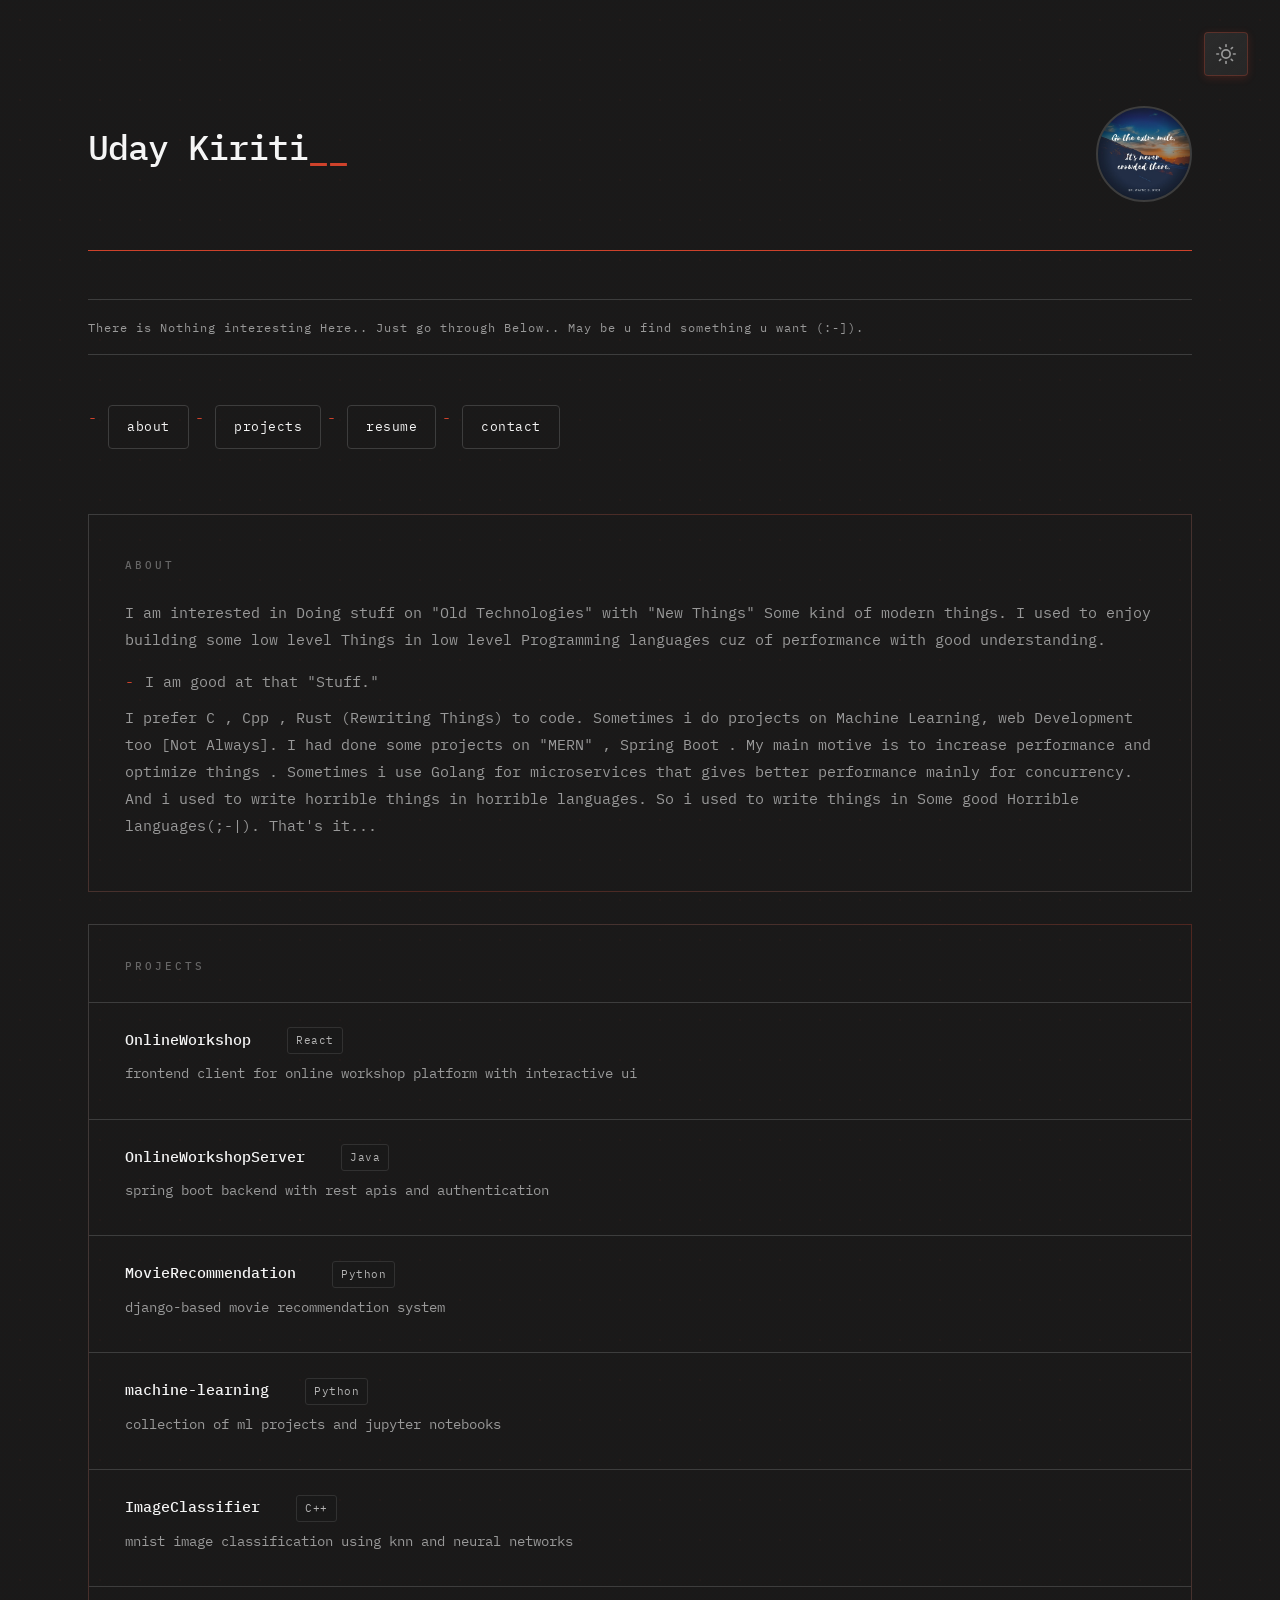
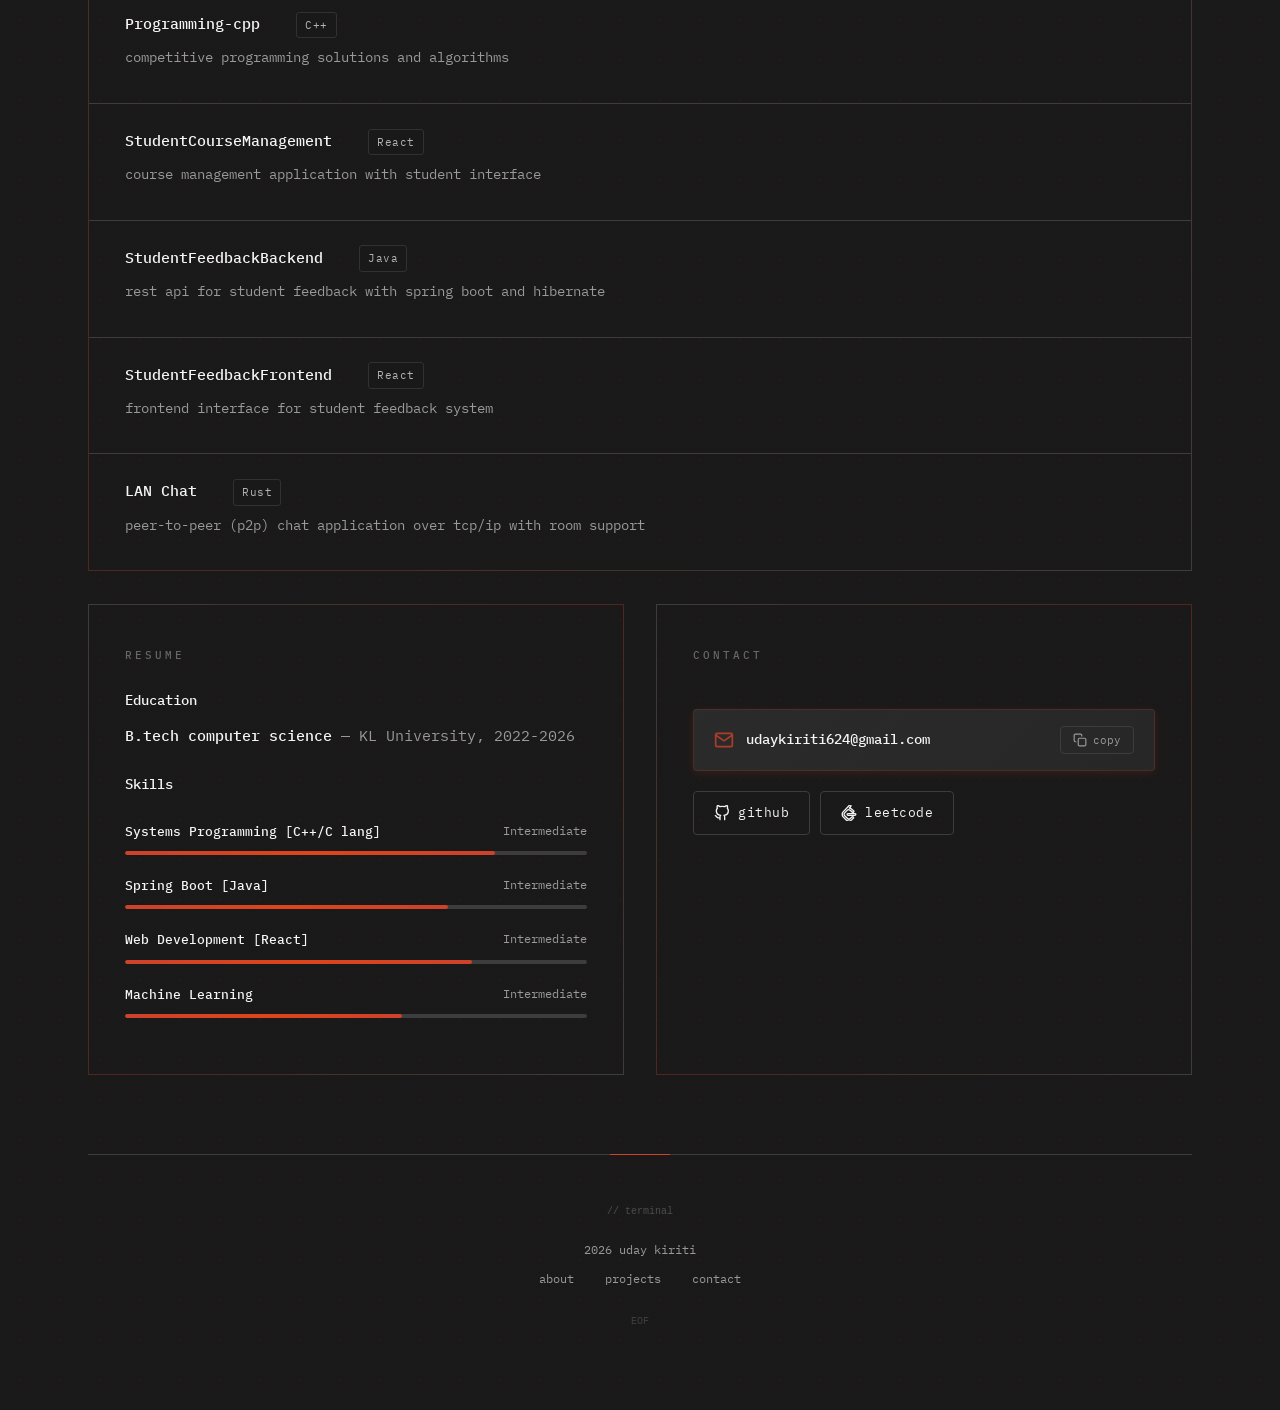
==== index.html @ 473737a8 "Theme changed to normal to some fav color theme" ====
<!DOCTYPE html>
<html lang="en">

<head>
  <meta charset="utf-8" />
  <meta name="viewport" content="width=device-width,initial-scale=1" />
  <meta http-equiv="Cache-Control" content="no-cache, no-store, must-revalidate" />
  <meta http-equiv="Pragma" content="no-cache" />
  <meta http-equiv="Expires" content="0" />
  <meta name="description" content="Uday Kiriti - Software Developer specializing in C++ and Web Technologies" />
  <meta name="author" content="Uday Kiriti" />
  <meta name="theme-color" content="#0a0a0a" />

  <!-- Open Graph -->
  <meta property="og:title" content="Uday Kiriti - Software Developer" />
  <meta property="og:description" content="Software Developer specializing in C++ and Web Technologies" />
  <meta property="og:type" content="website" />
  <meta property="og:url" content="https://udaykiriti.github.io" />

  <!-- Twitter Card -->
  <meta name="twitter:card" content="summary" />
  <meta name="twitter:title" content="Uday Kiriti" />
  <meta name="twitter:description" content="Software Developer specializing in C++ and Web Technologies" />

  <title>Uday Kiriti</title>

  <!-- Favicon -->
  <link rel="icon"
    href="data:image/svg+xml,<svg xmlns='http://www.w3.org/2000/svg' viewBox='0 0 100 100'><text y='.9em' font-size='90'>U</text></svg>" />

  <!-- PWA Manifest -->
  <link rel="manifest" href="manifest.json" />
  <meta name="apple-mobile-web-app-capable" content="yes" />
  <meta name="apple-mobile-web-app-status-bar-style" content="black-translucent" />

  <!-- Fonts -->
  <link rel="preconnect" href="https://fonts.googleapis.com">
  <link rel="preconnect" href="https://fonts.gstatic.com" crossorigin>
  <link rel="preload" href="https://fonts.googleapis.com/css2?family=IBM+Plex+Mono:wght@400;500&display=swap"
    as="style" />
  <link href="https://fonts.googleapis.com/css2?family=IBM+Plex+Mono:wght@400;500&display=swap" rel="stylesheet">

  <link rel="stylesheet" href="style.css" />

  <!-- JSON-LD Structured Data -->
  <script type="application/ld+json">
  {
    "@context": "https://schema.org",
    "@type": "Person",
    "name": "Uday Kiriti",
    "url": "https://udaykiriti.github.io",
    "jobTitle": "Software Developer",
    "description": "Software Developer specializing in C++ and Web Technologies",
    "email": "udaykiriti624@gmail.com",
    "sameAs": [
      "https://github.com/udaykiriti",
      "https://leetcode.com/u/Uday9__/"
    ],
    "knowsAbout": ["C++", "Java", "Python", "Rust", "React", "Spring Boot", "Web Development"],
    "alumniOf": {
      "@type": "CollegeOrUniversity",
      "name": "KL University"
    }
  }
  </script>
</head>

<body>
  <!-- Skip to content link -->
  <a href="#main-content" class="skip-link">skip to content</a>

  <div class="loader" id="loader" aria-hidden="true">
    <div class="loader-text">loading<span class="loader-dots"></span></div>
    <div class="loader-bar"></div>
  </div>

  <div class="progress-bar" role="progressbar" aria-label="Page scroll progress">
    <div class="progress-bar-fill"></div>
  </div>

  <div class="crt-overlay"></div>

  <!-- Animated dot grid background -->
  <div class="dot-grid"></div>

  <!-- Command Palette -->
  <div class="command-palette-overlay" id="commandPalette">
    <div class="command-palette">
      <input type="text" class="command-palette-input" id="commandInput" placeholder="Type a command or search..." autocomplete="off">
      <div class="command-palette-results" id="commandResults"></div>
      <div class="command-palette-footer">
        <span><kbd>↑</kbd><kbd>↓</kbd> navigate</span>
        <span><kbd>↵</kbd> select</span>
        <span><kbd>esc</kbd> close</span>
      </div>
    </div>
  </div>

  <!-- Theme toggle button -->
  <button class="theme-toggle" id="themeToggle" aria-label="Toggle theme" title="Toggle theme">
    <svg class="theme-icon sun-icon" width="20" height="20" viewBox="0 0 24 24" fill="none" stroke="currentColor" stroke-width="2" stroke-linecap="round" stroke-linejoin="round">
      <circle cx="12" cy="12" r="5"></circle>
      <line x1="12" y1="1" x2="12" y2="3"></line>
      <line x1="12" y1="21" x2="12" y2="23"></line>
      <line x1="4.22" y1="4.22" x2="5.64" y2="5.64"></line>
      <line x1="18.36" y1="18.36" x2="19.78" y2="19.78"></line>
      <line x1="1" y1="12" x2="3" y2="12"></line>
      <line x1="21" y1="12" x2="23" y2="12"></line>
      <line x1="4.22" y1="19.78" x2="5.64" y2="18.36"></line>
      <line x1="18.36" y1="5.64" x2="19.78" y2="4.22"></line>
    </svg>
    <svg class="theme-icon rust-icon" xmlns="http://www.w3.org/2000/svg" width="20" height="20" viewBox="0 0 24 24" fill="none" stroke="currentColor" stroke-width="2" stroke-linecap="round" stroke-linejoin="round"><path d="M10.29 3.86L1.82 18a2 2 0 0 0 1.71 3h16.94a2 2 0 0 0 1.71-3L13.71 3.86a2 2 0 0 0-3.42 0z"></path></svg>
  </button>

  <!-- Toast notification -->
  <div class="toast" id="toast" role="alert" aria-live="polite"></div>

  <!-- Konami Code Easter Egg -->
  <div class="konami-overlay" id="konamiOverlay">
    <div class="konami-content">
      <div class="konami-emoji"></div>
      <div class="konami-text">KONAMI CODE ACTIVATED!</div>
      <div class="konami-subtext">You found the secret! You're a true developer!</div>
      <button class="konami-close" id="konamiClose">Close</button>
    </div>
  </div>

  <div class="page">
    <header>
      <div>
        <h1>Uday Kiriti<span class="cursor" aria-hidden="true">__</span></h1>
        <div class="subtitle" style="opacity: 0;" id="subtitle">
          <span class="typing-text"></span>
        </div>
      </div>
      <div class="photo" role="img" aria-label="Uday Kiriti profile photo"></div>
    </header>

    <div class="marquee" aria-hidden="true">
      <div class="marquee-inner">
        There is Nothing interesting Here..
        Just go through Below..
        May be u find something u want (:-]).
      </div>
    </div>

    <nav class="box" aria-label="Main navigation">
      <ul>
        <li><a href="#about">about</a></li>
        <li><a href="#projects">projects</a></li>
        <li><a href="#resume">resume</a></li>
        <li><a href="#contact">contact</a></li>
      </ul>
      <hr />
    </nav>

    <main id="main-content">
      <section id="about" class="box">
        <h2>About</h2>
        <p>
          I am interested in Doing stuff on "Old Technologies" with "New Things" Some kind of modern things.
          I used to  enjoy building some low level Things in low level Programming languages cuz of performance with good understanding.
          <ul>
            <li>
              I am good at that "Stuff."
            </li>
          </ul>
          <p>
          I prefer C , Cpp , Rust (Rewriting Things) to code.
          Sometimes i do projects on Machine Learning, web Development too [Not Always].
          I had done some projects on "MERN" , Spring Boot .
          My main motive is to increase performance and optimize things .
          Sometimes i use Golang for microservices that gives better performance mainly for concurrency. And i used to write horrible things in horrible languages.
          So i used to write things in Some good Horrible languages(;-|).
          That's it...
        </p>
        </p>
      </section>

      <section id="projects">
        <div class="box">
          <h2>Projects</h2>
          <ul class="project-list">
            <li>
              <a href="https://github.com/udaykiriti/OnlineWorkshop" target="_blank" rel="noopener">OnlineWorkshop</a>
              <span class="proj-meta">React</span>
              <div class="proj-desc">frontend client for online workshop platform with interactive ui</div>
            </li>
            <li>
              <a href="https://github.com/udaykiriti/OnlineWorkshopServer" target="_blank"
                rel="noopener">OnlineWorkshopServer</a>
              <span class="proj-meta">Java</span>
              <div class="proj-desc">spring boot backend with rest apis and authentication</div>
            </li>
            <li>
              <a href="https://github.com/udaykiriti/MovieRecommendation" target="_blank"
                rel="noopener">MovieRecommendation</a>
              <span class="proj-meta">Python</span>
              <div class="proj-desc">django-based movie recommendation system</div>
            </li>
            <li>
              <a href="https://github.com/udaykiriti/machine-learning" target="_blank"
                rel="noopener">machine-learning</a>
              <span class="proj-meta">Python</span>
              <div class="proj-desc">collection of ml projects and jupyter notebooks</div>
            </li>
            <li>
              <a href="https://github.com/udaykiriti/ImageClassifier" target="_blank" rel="noopener">ImageClassifier</a>
              <span class="proj-meta">C++</span>
              <div class="proj-desc">mnist image classification using knn and neural networks</div>
            </li>
            <li>
              <a href="https://github.com/udaykiriti/Programming-cpp" target="_blank" rel="noopener">Programming-cpp</a>
              <span class="proj-meta">C++</span>
              <div class="proj-desc">competitive programming solutions and algorithms</div>
            </li>
            <li>
              <a href="https://github.com/udaykiriti/StudentCourseManagementSystem" target="_blank"
                rel="noopener">StudentCourseManagement</a>
              <span class="proj-meta">React</span>
              <div class="proj-desc">course management application with student interface</div>
            </li>
            <li>
              <a href="https://github.com/udaykiriti/StudentFeedbackSystemBackend" target="_blank"
                rel="noopener">StudentFeedbackBackend</a>
              <span class="proj-meta">Java</span>
              <div class="proj-desc">rest api for student feedback with spring boot and hibernate</div>
            </li>
            <li>
              <a href="https://github.com/udaykiriti/StudentFeedBackSystemFronteEnd" target="_blank"
                rel="noopener">StudentFeedbackFrontend</a>
              <span class="proj-meta">React</span>
              <div class="proj-desc">frontend interface for student feedback system</div>
            </li>
            <li>
              <a href="https://gitlab.com/udaykiriti624/chatvialan-rust.git" target="_blank" rel="noopener">LAN Chat</a>
              <span class="proj-meta">Rust</span>
              <div class="proj-desc">peer-to-peer (p2p) chat application over tcp/ip with room support</div>
            </li>
          </ul>
        </div>
      </section>

      <section id="resume" class="box">
        <h2>Resume</h2>
        <h3>Education</h3>
        <p><strong>B.tech computer science</strong> — KL University, 2022-2026</p>

        <h3>Skills</h3>
        <div class="skills-visual">
          <div class="skill-item">
            <div class="skill-header">
              <span class="skill-name">Systems Programming [C++/C lang]</span>
              <span class="skill-level">Intermediate</span>
            </div>
            <div class="skill-bar-container">
              <div class="skill-bar" data-level="80"></div>
            </div>
          </div>
          <div class="skill-item">
            <div class="skill-header">
              <span class="skill-name">Spring Boot [Java]</span>
              <span class="skill-level">Intermediate</span>
            </div>
            <div class="skill-bar-container">
              <div class="skill-bar" data-level="70"></div>
            </div>
          </div>
          <div class="skill-item">
            <div class="skill-header">
              <span class="skill-name">Web Development [React]</span>
              <span class="skill-level">Intermediate</span>
            </div>
            <div class="skill-bar-container">
              <div class="skill-bar" data-level="75"></div>
            </div>
          </div>
          <div class="skill-item">
            <div class="skill-header">
              <span class="skill-name">Machine Learning</span>
              <span class="skill-level">Intermediate</span>
            </div>
            <div class="skill-bar-container">
              <div class="skill-bar" data-level="60"></div>
            </div>
          </div>
        </div>
      </section>

      <section id="contact" class="box">
        <h2>Contact</h2>
        <div class="email-container">
          <svg class="email-icon" width="20" height="20" viewBox="0 0 24 24" fill="none" stroke="currentColor" stroke-width="2" stroke-linecap="round" stroke-linejoin="round">
            <path d="M4 4h16c1.1 0 2 .9 2 2v12c0 1.1-.9 2-2 2H4c-1.1 0-2-.9-2-2V6c0-1.1.9-2 2-2z"></path>
            <polyline points="22,6 12,13 2,6"></polyline>
          </svg>
          <a href="mailto:udaykiriti624@gmail.com" class="email-link" data-email="udaykiriti624@gmail.com">
            udaykiriti624@gmail.com
          </a>
          <button class="copy-btn" data-copy="udaykiriti624@gmail.com" aria-label="Copy email to clipboard" title="Copy email">
            <svg width="14" height="14" viewBox="0 0 24 24" fill="none" stroke="currentColor" stroke-width="2" stroke-linecap="round" stroke-linejoin="round">
              <rect x="9" y="9" width="13" height="13" rx="2" ry="2"></rect>
              <path d="M5 15H4a2 2 0 0 1-2-2V4a2 2 0 0 1 2-2h9a2 2 0 0 1 2 2v1"></path>
            </svg>
            <span class="copy-text">copy</span>
          </button>
        </div>
        <div class="social-links">
          <a href="https://github.com/udaykiriti" target="_blank" rel="noopener" aria-label="GitHub profile">
            <svg width="16" height="16" viewBox="0 0 24 24" fill="none" stroke="currentColor" stroke-width="2" stroke-linecap="round" stroke-linejoin="round">
              <path d="M9 19c-5 1.5-5-2.5-7-3m14 6v-3.87a3.37 3.37 0 0 0-.94-2.61c3.14-.35 6.44-1.54 6.44-7A5.44 5.44 0 0 0 20 4.77 5.07 5.07 0 0 0 19.91 1S18.73.65 16 2.48a13.38 13.38 0 0 0-7 0C6.27.65 5.09 1 5.09 1A5.07 5.07 0 0 0 5 4.77a5.44 5.44 0 0 0-1.5 3.78c0 5.42 3.3 6.61 6.44 7A3.37 3.37 0 0 0 9 18.13V22"></path>
            </svg>
            <span>github</span>
          </a>
          <a href="https://leetcode.com/u/Uday9__/" target="_blank" rel="noopener" aria-label="LeetCode profile">
            <svg width="16" height="16" viewBox="0 0 24 24" fill="none" stroke="currentColor" stroke-width="2" stroke-linecap="round" stroke-linejoin="round">
              <path d="M13.483 0a1.374 1.374 0 0 0-.961.438L7.116 6.226l-3.854 4.126a5.266 5.266 0 0 0-1.209 2.104 5.35 5.35 0 0 0-.125.513 5.527 5.527 0 0 0 .062 2.362 5.83 5.83 0 0 0 .349 1.017 5.938 5.938 0 0 0 1.271 1.818l4.277 4.193.039.038c2.248 2.165 5.852 2.133 8.063-.074l2.396-2.392c.54-.54.54-1.414.003-1.955a1.378 1.378 0 0 0-1.951-.003l-2.396 2.392a3.021 3.021 0 0 1-4.205.038l-.02-.019-4.276-4.193c-.652-.64-.972-1.469-.948-2.263a2.68 2.68 0 0 1 .066-.523 2.545 2.545 0 0 1 .619-1.164L9.13 8.114c1.058-1.134 3.204-1.27 4.43-.278l3.501 2.831c.593.48 1.461.387 1.94-.207a1.384 1.384 0 0 0-.207-1.943l-3.5-2.831c-.8-.647-1.766-1.045-2.774-1.202l2.015-2.158A1.384 1.384 0 0 0 13.483 0zm-2.866 12.815a1.38 1.38 0 0 0-1.38 1.382 1.38 1.38 0 0 0 1.38 1.382H20.79a1.38 1.38 0 0 0 1.38-1.382 1.38 1.38 0 0 0-1.38-1.382z"></path>
            </svg>
            <span>leetcode</span>
          </a>
        </div>
      </section>
    </main>

    <!-- Back to top button -->
    <button class="back-to-top" id="backToTop" aria-label="Back to top" title="Back to top">
      <span aria-hidden="true">^</span>
    </button>

    <footer>
      <pre class="ascii-art" aria-hidden="true">// terminal</pre>
      <div>2026 uday kiriti</div>
      <div>
        <a href="#about">about</a>
        <a href="#projects">projects</a>
        <a href="#contact">contact</a>
      </div>
      <pre class="ascii-art-small" aria-hidden="true">EOF</pre>
    </footer>
  </div>

  <script src="script.js"></script>
</body>

</html>
---- style.css ----
/* ========== Variables ========== */
/* 
  Performance Optimizations Applied:
  - Specific transitions instead of "all"
  - will-change hints on animated elements
  - Hardware acceleration with backface-visibility
  - Reduced motion support
  - CSS containment for layout optimization
  - Optimized animation timing
*/
:root,
[data-theme="rust"] {
  --bg: #1a1a1a;
  --bg-card: #2b2b2b;
  --bg-hover: #353535;
  --accent: #ce422b;
  --accent-bright: #f74c00;
  --accent-dark: #a72f1c;
  --text: #f5f5f5;
  --text-muted: #999999;
  --border: #3d3d3d;
  --border-hover: #ce422b;
  --radius: 4px;
  --transition: 0.3s cubic-bezier(0.4, 0, 0.2, 1);
  --transition-fast: 0.15s cubic-bezier(0.4, 0, 0.2, 1);
  --spacing: clamp(16px, 3vw, 32px);
}

/* Rust theme specific overrides */
[data-theme="rust"] .box:hover {
  background: linear-gradient(135deg, rgba(43, 43, 43, 0.95) 0%, rgba(53, 53, 53, 0.9) 100%);
  box-shadow: 0 8px 32px rgba(206, 66, 43, 0.25),
              inset 0 1px 0 rgba(247, 76, 0, 0.1);
  border-color: rgba(206, 66, 43, 0.5);
}

[data-theme="rust"] .box::before {
  background: radial-gradient(circle, rgba(247, 76, 0, 0.15) 0%, transparent 70%);
}

[data-theme="rust"] .progress-bar-fill {
  box-shadow: 0 0 12px rgba(247, 76, 0, 0.6),
              0 0 4px rgba(206, 66, 43, 0.8);
  background: linear-gradient(90deg, var(--accent-dark), var(--accent), var(--accent-bright));
}

[data-theme="rust"] .theme-toggle {
  box-shadow: 0 2px 8px rgba(206, 66, 43, 0.2);
  background: linear-gradient(135deg, var(--bg-card) 0%, rgba(43, 43, 43, 0.8) 100%);
  border-color: rgba(206, 66, 43, 0.3);
}

[data-theme="rust"] .theme-toggle:hover {
  box-shadow: 0 4px 16px rgba(247, 76, 0, 0.35),
              0 0 24px rgba(206, 66, 43, 0.2);
  border-color: var(--accent);
}

[data-theme="rust"] nav li a:hover {
  box-shadow: 0 4px 16px rgba(206, 66, 43, 0.3),
              0 0 20px rgba(247, 76, 0, 0.15);
  border-color: var(--accent);
  background: linear-gradient(135deg, var(--bg-card) 0%, rgba(206, 66, 43, 0.05) 100%);
}

[data-theme="rust"] .social-links a:hover,
[data-theme="rust"] .copy-btn:hover {
  box-shadow: 0 4px 16px rgba(206, 66, 43, 0.3),
              0 0 24px rgba(247, 76, 0, 0.15);
  border-color: var(--accent);
  background: linear-gradient(135deg, var(--bg-hover) 0%, rgba(206, 66, 43, 0.08) 100%);
}

[data-theme="rust"] .copy-btn::before {
  background: rgba(247, 76, 0, 0.2);
}

[data-theme="rust"] .back-to-top {
  box-shadow: 0 2px 12px rgba(206, 66, 43, 0.25);
  background: linear-gradient(135deg, var(--bg-card) 0%, rgba(43, 43, 43, 0.9) 100%);
  border-color: rgba(206, 66, 43, 0.3);
}

[data-theme="rust"] .back-to-top:hover {
  box-shadow: 0 4px 20px rgba(247, 76, 0, 0.4),
              0 0 32px rgba(206, 66, 43, 0.2);
  transform: translateY(-2px);
  border-color: var(--accent);
}

[data-theme="rust"] .email-container {
  box-shadow: 0 2px 8px rgba(206, 66, 43, 0.15);
  background: linear-gradient(135deg, var(--bg-card) 0%, rgba(43, 43, 43, 0.8) 100%);
  border-color: rgba(206, 66, 43, 0.2);
}

[data-theme="rust"] .email-container:hover {
  box-shadow: 0 4px 16px rgba(206, 66, 43, 0.25),
              0 0 24px rgba(247, 76, 0, 0.1);
  border-color: var(--accent);
}

[data-theme="rust"] .email-container::before {
  background: linear-gradient(90deg, transparent, rgba(247, 76, 0, 0.1), transparent);
}

[data-theme="rust"] .command-palette {
  box-shadow: 0 20px 80px rgba(0, 0, 0, 0.7),
              0 0 60px rgba(206, 66, 43, 0.15);
  background: linear-gradient(135deg, var(--bg-card) 0%, rgba(43, 43, 43, 0.95) 100%);
  border-color: rgba(206, 66, 43, 0.3);
}

[data-theme="rust"] .toast {
  box-shadow: 0 8px 32px rgba(206, 66, 43, 0.5),
              0 0 60px rgba(247, 76, 0, 0.3);
  background: linear-gradient(135deg, var(--accent-dark) 0%, var(--accent) 50%, var(--accent-bright) 100%);
  color: #ffffff;
  border: 1px solid rgba(247, 76, 0, 0.5);
}

[data-theme="rust"] .konami-overlay {
  background: linear-gradient(135deg, rgba(26, 26, 26, 0.97) 0%, rgba(43, 43, 43, 0.95) 100%);
  backdrop-filter: blur(8px);
}

/* Light theme */
[data-theme="light"] {
  --bg: #ffffff;
  --bg-card: #f8f8f8;
  --bg-hover: #f0f0f0;
  --accent: #555555;
  --text: #1a1a1a;
  --text-muted: #666666;
  --border: #e0e0e0;
  --border-hover: #cccccc;
}

[data-theme="light"] .box:hover {
  background: rgba(248, 248, 248, 0.8);
  box-shadow: 0 8px 24px rgba(0, 0, 0, 0.08);
}

[data-theme="light"] .box::before {
  background: radial-gradient(circle, rgba(85, 85, 85, 0.06) 0%, transparent 70%);
}

[data-theme="light"] .progress-bar-fill {
  box-shadow: 0 0 8px rgba(85, 85, 85, 0.3);
}

[data-theme="light"] .theme-toggle {
  box-shadow: 0 2px 8px rgba(0, 0, 0, 0.05);
}

[data-theme="light"] .theme-toggle:hover {
  box-shadow: 0 4px 16px rgba(0, 0, 0, 0.1);
}

[data-theme="light"] nav li a:hover {
  box-shadow: 0 4px 12px rgba(0, 0, 0, 0.06),
              0 0 20px rgba(0, 0, 0, 0.02);
}

[data-theme="light"] .social-links a:hover,
[data-theme="light"] .copy-btn:hover {
  box-shadow: 0 4px 12px rgba(0, 0, 0, 0.08);
}

[data-theme="light"] .back-to-top {
  box-shadow: 0 2px 12px rgba(0, 0, 0, 0.08);
}

[data-theme="light"] .email-container {
  box-shadow: 0 2px 8px rgba(0, 0, 0, 0.04);
}

[data-theme="light"] .email-container:hover {
  box-shadow: 0 4px 12px rgba(0, 0, 0, 0.08);
}

[data-theme="light"] .command-palette {
  box-shadow: 0 20px 60px rgba(0, 0, 0, 0.15);
}

[data-theme="light"] .toast {
  box-shadow: 0 8px 24px rgba(0, 0, 0, 0.15);
  background: var(--text);
  color: var(--bg);
}

[data-theme="light"] .konami-overlay {
  background: rgba(255, 255, 255, 0.95);
  backdrop-filter: blur(8px);
}

/* ========== Reset ========== */
*,
*::before,
*::after {
  box-sizing: border-box;
  margin: 0;
  padding: 0;
}

html {
  scroll-behavior: smooth;
}

body {
  background: var(--bg);
  font-family: 'IBM Plex Mono', 'SF Mono', 'Consolas', monospace;
  color: var(--text);
  line-height: 1.7;
  font-size: 15px;
  min-height: 100vh;
  -webkit-font-smoothing: antialiased;
  -moz-osx-font-smoothing: grayscale;
  overflow-x: hidden;
  transition: background-color 0.3s ease, color 0.3s ease;
  /* Performance optimization */
  contain: layout style;
}

/* Rust theme - Industrial texture overlay */
[data-theme="rust"] body::after {
  content: '';
  position: fixed;
  inset: 0;
  background-image: 
    repeating-linear-gradient(0deg, transparent, transparent 2px, rgba(206, 66, 43, 0.02) 2px, rgba(206, 66, 43, 0.02) 4px),
    repeating-linear-gradient(90deg, transparent, transparent 2px, rgba(206, 66, 43, 0.02) 2px, rgba(206, 66, 43, 0.02) 4px);
  pointer-events: none;
  z-index: 0;
  opacity: 0.3;
}

/* Animated dot grid background */
.dot-grid {
  position: fixed;
  inset: 0;
  pointer-events: none;
  z-index: 0;
  opacity: 0.3;
  background-image: radial-gradient(circle, var(--border) 1px, transparent 1px);
  background-size: 40px 40px;
  animation: gridMove 20s linear infinite;
  /* Performance optimization */
  will-change: background-position;
  transform: translateZ(0);
}

[data-theme="rust"] .dot-grid {
  opacity: 0.2;
  background-image: radial-gradient(circle, rgba(206, 66, 43, 0.25) 1px, transparent 1px);
}

[data-theme="light"] .dot-grid {
  opacity: 0.15;
}

@keyframes gridMove {
  0% {
    background-position: 0 0;
  }
  100% {
    background-position: 40px 40px;
  }
}

::selection {
  background: var(--text);
  color: var(--bg);
}

[data-theme="rust"] ::selection {
  background: var(--accent);
  color: #ffffff;
  text-shadow: 0 0 8px rgba(0, 0, 0, 0.5);
}

/* ========== Skip Link ========== */
.skip-link {
  position: absolute;
  top: -100%;
  left: 16px;
  padding: 12px 20px;
  background: var(--text);
  color: var(--bg);
  font-size: 13px;
  border-radius: var(--radius);
  z-index: 100000;
  transition: top 0.2s;
}

.skip-link:focus {
  top: 16px;
}

/* ========== Reduced Motion ========== */
@media (prefers-reduced-motion: reduce) {

  *,
  *::before,
  *::after {
    animation-duration: 0.01ms !important;
    animation-iteration-count: 1 !important;
    transition-duration: 0.01ms !important;
  }

  html {
    scroll-behavior: auto;
  }

  .marquee-inner {
    animation: none;
  }
}

/* ========== Toast Notification ========== */
.toast {
  position: fixed;
  bottom: 32px;
  left: 50%;
  transform: translateX(-50%) translateY(100px);
  background: var(--text);
  color: var(--bg);
  padding: 12px 24px;
  border-radius: var(--radius);
  font-size: 13px;
  opacity: 0;
  visibility: hidden;
  transition: transform 0.3s cubic-bezier(0.68, -0.55, 0.265, 1.55),
              opacity 0.3s ease,
              visibility 0.3s;
  z-index: 10001;
  box-shadow: 0 8px 24px rgba(0, 0, 0, 0.4);
  position: relative;
  overflow: hidden;
  will-change: transform, opacity;
}

.toast.show {
  transform: translateX(-50%) translateY(0);
  opacity: 1;
  visibility: visible;
}

/* ========== Loader ========== */
.loader {
  position: fixed;
  inset: 0;
  background: var(--bg);
  display: flex;
  flex-direction: column;
  align-items: center;
  justify-content: center;
  z-index: 10000;
  transition: opacity 0.5s, visibility 0.5s;
}

.loader.hidden {
  opacity: 0;
  visibility: hidden;
  pointer-events: none;
}

.loader-text {
  font-size: 13px;
  color: var(--text-muted);
  letter-spacing: 3px;
  text-transform: uppercase;
  margin-bottom: 32px;
}

.loader-dots::after {
  content: '';
  animation: dots 1.2s steps(4) infinite;
}

@keyframes dots {
  0% {
    content: '';
  }

  25% {
    content: '.';
  }

  50% {
    content: '..';
  }

  75% {
    content: '...';
  }
}

/* Creative spinner loader */
.loader-bar {
  position: relative;
  width: 80px;
  height: 80px;
  display: flex;
  align-items: center;
  justify-content: center;
}

.loader-bar::before {
  content: '';
  position: absolute;
  width: 60px;
  height: 60px;
  border: 3px solid var(--border);
  border-top-color: var(--accent);
  border-right-color: var(--accent);
  border-radius: 50%;
  animation: spin 1s linear infinite;
}

@keyframes spin {
  0% {
    transform: rotate(0deg);
  }
  100% {
    transform: rotate(360deg);
  }
}

/* Performance hint for animated elements */
.loader,
[data-theme="rust"] .theme-toggle:hover .sun-icon {
  will-change: transform;
}

/* ========== Progress Bar ========== */
.progress-bar {
  position: fixed;
  top: 0;
  left: 0;
  width: 100%;
  height: 2px;
  background: transparent;
  z-index: 9999;
}

.progress-bar-fill {
  height: 100%;
  width: 0%;
  background: var(--accent);
  transition: width 0.1s;
  box-shadow: 0 0 10px var(--accent);
}

.crt-overlay {
  display: none;
}

/* ========== Page ========== */
.page {
  max-width: 1200px;
  margin: 0 auto;
  padding: 64px 32px;
  opacity: 0;
  animation: fadeIn 0.6s 0.8s forwards;
  width: 100%;
  position: relative;
  z-index: 1;
  will-change: opacity;
  contain: layout style;
}

@keyframes fadeIn {
  to {
    opacity: 1;
  }
}

/* ========== Header ========== */
header {
  display: flex;
  align-items: center;
  justify-content: space-between;
  gap: 48px;
  padding-bottom: 48px;
  margin-bottom: 48px;
  border-bottom: 1px solid var(--border);
  position: relative;
}

header::after {
  content: '';
  position: absolute;
  bottom: -1px;
  left: 0;
  width: 0;
  height: 1px;
  background: var(--accent);
  transition: width 2s cubic-bezier(0.4, 0, 0.2, 1);
}

header.loaded::after {
  width: 100%;
}

h1 {
  font-size: 2rem;
  font-weight: 500;
  letter-spacing: -1px;
  color: var(--text);
}

.cursor {
  animation: blink 1s step-end infinite;
  color: var(--accent);
}

@keyframes blink {

  0%,
  50% {
    opacity: 1;
  }

  50.1%,
  100% {
    opacity: 0;
  }
}

.subtitle {
  font-size: 15px;
  color: var(--text-muted);
  margin-top: 12px;
  font-weight: 400;
  letter-spacing: 0.5px;
}

.photo {
  width: 96px;
  height: 96px;
  border-radius: 50%;
  border: 2px solid var(--border);
  background: var(--bg-card) url("profile.png") center/cover no-repeat;
  flex-shrink: 0;
  transition: all var(--transition);
}

.photo:hover {
  border-color: var(--border-hover);
  transform: scale(1.05) rotate(2deg);
  box-shadow: 0 8px 24px rgba(160, 160, 160, 0.15);
}

/* ========== Marquee ========== */
.marquee {
  padding: 14px 0;
  margin-bottom: 40px;
  border-top: 1px solid var(--border);
  border-bottom: 1px solid var(--border);
  overflow: hidden;
}

.marquee-inner {
  display: inline-block;
  white-space: nowrap;
  animation: marquee 25s linear infinite;
  color: var(--text-muted);
  font-size: 12px;
  letter-spacing: 1px;
}

@keyframes marquee {
  0% {
    transform: translateX(0);
  }

  100% {
    transform: translateX(-50%);
  }
}

/* ========== Navigation ========== */
nav.box {
  background: transparent;
  border: none;
  padding: 0;
  margin-bottom: 48px;
}

nav ul {
  list-style: none;
  display: flex;
  flex-wrap: wrap;
  gap: 6px;
}

nav li a {
  display: inline-block;
  padding: 10px 18px;
  background: transparent;
  border: 1px solid var(--border);
  border-radius: var(--radius);
  color: var(--text);
  font-size: 13px;
  letter-spacing: 0.5px;
  transition: transform var(--transition-fast),
              border-color var(--transition),
              box-shadow var(--transition),
              color var(--transition);
  position: relative;
  overflow: hidden;
  will-change: transform;
  backface-visibility: hidden;
}

/* Neon glow effect on hover */
nav li a::before {
  content: '';
  position: absolute;
  top: 0;
  left: -100%;
  width: 100%;
  height: 100%;
  background: linear-gradient(90deg, transparent, rgba(160, 160, 160, 0.25), transparent);
  transition: left 0.5s ease-out;
  will-change: left;
}

[data-theme="rust"] nav li a::before {
  background: linear-gradient(90deg, transparent, rgba(247, 76, 0, 0.25), transparent);
}

nav li a:hover::before {
  left: 100%;
}

/* Glowing border */
nav li a::after {
  content: '';
  position: absolute;
  inset: -1px;
  border-radius: var(--radius);
  background: linear-gradient(45deg, transparent, var(--accent), transparent);
  opacity: 0;
  z-index: -1;
  transition: opacity var(--transition-fast);
  will-change: opacity;
}

nav li a:hover::after {
  opacity: 0.3;
}

[data-theme="rust"] nav li a:hover::after {
  opacity: 0.5;
}

nav li a:hover {
  color: var(--text);
  border-color: var(--accent);
  background: var(--bg-card);
  transform: translateY(-2px);
  box-shadow: 0 4px 12px rgba(160, 160, 160, 0.1),
              0 0 20px rgba(160, 160, 160, 0.05);
}

nav hr {
  display: none;
}

/* ========== Main ========== */
main {
  display: grid;
  grid-template-columns: 1fr;
  gap: 32px;
}

/* ========== Sections ========== */
.box {
  background: transparent;
  border: 1px solid var(--border);
  border-radius: var(--radius);
  padding: 32px;
  transition: transform var(--transition), 
              border-color var(--transition), 
              box-shadow var(--transition);
  height: 100%;
  position: relative;
  overflow: hidden;
  /* Performance optimization */
  will-change: transform;
  backface-visibility: hidden;
}

/* Rust theme - Add subtle border accent */
[data-theme="rust"] .box {
  border-image: linear-gradient(135deg, var(--border), rgba(206, 66, 43, 0.3), var(--border)) 1;
}

.box::before {
  content: '';
  position: absolute;
  top: var(--mouse-y, 50%);
  left: var(--mouse-x, 50%);
  width: 300px;
  height: 300px;
  background: radial-gradient(circle, rgba(160, 160, 160, 0.12) 0%, transparent 70%);
  transform: translate(-50%, -50%);
  pointer-events: none;
  opacity: 0;
  transition: opacity var(--transition-fast);
  will-change: opacity;
}

.box:hover::before {
  opacity: 1;
}

.box:hover {
  border-color: var(--border-hover);
  background: rgba(17, 17, 17, 0.5);
  transform: translateY(-4px);
  box-shadow: 0 8px 24px rgba(0, 0, 0, 0.5);
}

h2 {
  font-size: 11px;
  font-weight: 500;
  text-transform: uppercase;
  letter-spacing: 3px;
  color: var(--text-muted);
  margin-bottom: 24px;
  opacity: 0.6;
  position: relative;
  display: inline-block;
}

h2::after {
  content: '';
  position: absolute;
  bottom: -4px;
  left: 0;
  width: 0;
  height: 1px;
  background: var(--accent);
  transition: width 0.5s cubic-bezier(0.4, 0, 0.2, 1);
}

[data-theme="rust"] h2::after {
  box-shadow: 0 0 6px var(--accent-bright);
  height: 2px;
}

.box:hover h2::after {
  width: 100%;
}

h3 {
  font-size: 14px;
  font-weight: 500;
  color: var(--text);
  margin: 24px 0 10px 0;
}

h3:first-of-type {
  margin-top: 0;
}

p {
  color: var(--text-muted);
  margin-bottom: 16px;
  line-height: 1.8;
  font-size: 15px;
}

ul {
  color: var(--text-muted);
  list-style: none;
}

li {
  margin: 10px 0;
  padding-left: 20px;
  position: relative;
  font-size: 15px;
}

li::before {
  content: '-';
  position: absolute;
  left: 0;
  color: var(--accent);
}

/* About Section Specific */
#about ul {
  margin-top: 20px;
}

#about li {
  line-height: 1.7;
}

strong {
  color: var(--text);
  font-weight: 500;
}

/* ========== Copy Button ========== */
.email-container {
  display: flex;
  align-items: center;
  gap: 12px;
  margin: 20px 0;
  padding: 16px 20px;
  background: var(--bg-card);
  border: 1px solid var(--border);
  border-radius: var(--radius);
  transition: border-color var(--transition),
              box-shadow var(--transition);
  position: relative;
  overflow: hidden;
}

.email-container::before {
  content: '';
  position: absolute;
  inset: 0;
  background: linear-gradient(90deg, transparent, rgba(160, 160, 160, 0.03), transparent);
  transform: translateX(-100%);
  transition: transform 0.6s ease-out;
  will-change: transform;
}

.email-container:hover::before {
  transform: translateX(100%);
}

.email-container:hover {
  border-color: var(--accent);
  box-shadow: 0 4px 12px rgba(0, 0, 0, 0.1);
}

.email-icon {
  flex-shrink: 0;
  color: var(--accent);
  opacity: 0.8;
}

.email-link {
  flex: 1;
  color: var(--text);
  font-size: 14px;
  font-weight: 500;
  background: none;
  position: relative;
}

.email-link::after {
  content: '';
  position: absolute;
  bottom: -2px;
  left: 0;
  width: 0;
  height: 1px;
  background: var(--accent);
  transition: width var(--transition);
}

.email-link:hover::after {
  width: 100%;
}

.copy-btn {
  display: inline-flex;
  align-items: center;
  gap: 6px;
  padding: 6px 12px;
  background: transparent;
  border: 1px solid var(--border);
  border-radius: 4px;
  color: var(--text-muted);
  font-family: inherit;
  font-size: 11px;
  cursor: pointer;
  transition: transform var(--transition-fast),
              border-color var(--transition),
              box-shadow var(--transition),
              color var(--transition);
  position: relative;
  overflow: hidden;
  flex-shrink: 0;
  will-change: transform;
  backface-visibility: hidden;
}

.copy-btn svg {
  width: 14px;
  height: 14px;
  transition: transform var(--transition);
}

.copy-btn:hover svg {
  transform: scale(1.1);
}

.copy-btn::before {
  content: '';
  position: absolute;
  top: 50%;
  left: 50%;
  width: 0;
  height: 0;
  border-radius: 50%;
  background: rgba(160, 160, 160, 0.2);
  transform: translate(-50%, -50%);
  transition: width 0.3s ease-out, height 0.3s ease-out;
  will-change: width, height;
}

.copy-btn:hover::before {
  width: 100px;
  height: 100px;
}

.copy-btn:hover {
  color: var(--text);
  border-color: var(--accent);
  background: var(--bg-hover);
  transform: translateY(-2px);
  box-shadow: 0 4px 8px rgba(0, 0, 0, 0.2);
}

.copy-btn:active {
  transform: scale(0.95) translateY(0);
}

.copy-btn:focus-visible {
  outline: 1px solid var(--accent);
  outline-offset: 2px;
}

.copy-btn.copied {
  border-color: var(--accent);
  color: var(--accent);
}

.copy-btn.copied svg {
  animation: checkmark 0.3s ease-in-out;
}

@keyframes checkmark {
  0%, 100% {
    transform: scale(1);
  }
  50% {
    transform: scale(1.3);
  }
}

/* ========== Projects ========== */
#projects {
  grid-column: 1 / -1;
}

#projects .box {
  padding: 0;
  overflow: hidden;
}

#projects h2 {
  padding: 24px 28px 0;
  margin-bottom: 16px;
}

.project-list {
  list-style: none;
}

.project-list li {
  padding: 20px 28px;
  border-top: 1px solid var(--border);
  transition: all var(--transition);
  position: relative;
  cursor: pointer;
}

.project-list li::before {
  display: none;
}

.project-list li::after {
  content: '';
  position: absolute;
  left: 0;
  top: 0;
  bottom: 0;
  width: 2px;
  background: var(--accent);
  transform: scaleY(0);
  transition: transform var(--transition);
}

.project-list li:hover {
  background: var(--bg-card);
  padding-left: 32px;
}

.project-list li:hover::after {
  transform: scaleY(1);
}

.project-list li a {
  font-weight: 500;
  color: var(--text);
  font-size: 15px;
  position: relative;
  display: inline-block;
  background: none;
}

.project-list li a::after {
  content: '→';
  margin-left: 8px;
  opacity: 0;
  transform: translateX(-10px);
  transition: all var(--transition);
}

.project-list li:hover a::after {
  opacity: 1;
  transform: translateX(0);
}

.proj-meta {
  display: inline-block;
  font-size: 11px;
  padding: 3px 8px;
  margin-left: 10px;
  color: var(--text);
  background: var(--bg);
  border: 1px solid var(--border);
  border-radius: 3px;
  vertical-align: middle;
  letter-spacing: 0.5px;
  opacity: 0.7;
  transition: all var(--transition);
}

.project-list li:hover .proj-meta {
  opacity: 1;
  border-color: var(--border-hover);
  transform: scale(1.05);
}

.proj-desc {
  margin-top: 8px;
  color: var(--text-muted);
  font-size: 14px;
  line-height: 1.6;
}

/* ========== Skills Table ========== */
table.skills {
  width: 100%;
  border-collapse: collapse;
  font-size: 14px;
  overflow-x: auto;
  display: table;
}

table.skills th,
table.skills td {
  padding: 12px 0;
  text-align: left;
  border-bottom: 1px solid var(--border);
}

table.skills th {
  color: var(--text-muted);
  font-weight: 400;
  font-size: 11px;
  text-transform: uppercase;
  letter-spacing: 1px;
}

table.skills td {
  color: var(--text);
}

table.skills tbody tr:last-child td {
  border-bottom: none;
}

/* ========== Links ========== */
a {
  color: inherit;
  text-decoration: none;
  transition: color var(--transition);
  position: relative;
}

a:hover {
  color: var(--text);
}

a:focus-visible {
  outline: 1px solid var(--accent);
  outline-offset: 4px;
  border-radius: 2px;
}

[data-theme="rust"] a:focus-visible,
[data-theme="rust"] button:focus-visible,
[data-theme="rust"] .copy-btn:focus-visible {
  outline-color: var(--accent);
  box-shadow: 0 0 0 3px rgba(247, 76, 0, 0.2);
}

/* Subtle underline for text links */
p a,
li a {
  background: linear-gradient(to right, var(--accent), var(--accent)) no-repeat bottom;
  background-size: 0 1px;
  transition: background-size 0.3s;
}

p a:hover,
li a:hover {
  background-size: 100% 1px;
}

[data-theme="rust"] p a:hover,
[data-theme="rust"] li a:hover {
  text-shadow: 0 0 8px rgba(247, 76, 0, 0.5);
  color: var(--accent-bright);
}

/* ========== Social Links ========== */
.social-links {
  display: flex;
  gap: 10px;
  margin-top: 20px;
}

.social-links a {
  padding: 10px 20px;
  background: transparent;
  border: 1px solid var(--border);
  border-radius: var(--radius);
  font-size: 13px;
  color: var(--text);
  letter-spacing: 0.5px;
  transition: transform var(--transition-fast),
              border-color var(--transition),
              box-shadow var(--transition),
              color var(--transition);
  position: relative;
  overflow: hidden;
  display: inline-flex;
  align-items: center;
  gap: 8px;
  will-change: transform;
  backface-visibility: hidden;
}

.social-links a svg {
  width: 16px;
  height: 16px;
  flex-shrink: 0;
  transition: transform var(--transition);
}

.social-links a:hover svg {
  transform: scale(1.1);
}

/* Sliding background effect */
.social-links a::before {
  content: '';
  position: absolute;
  top: 0;
  left: -100%;
  width: 100%;
  height: 100%;
  background: linear-gradient(90deg, transparent, var(--bg-hover), transparent);
  transition: left 0.5s ease-out;
  will-change: left;
}

.social-links a:hover::before {
  left: 100%;
}

/* Border animation */
.social-links a::after {
  content: '';
  position: absolute;
  inset: 0;
  border-radius: var(--radius);
  padding: 1px;
  background: linear-gradient(45deg, var(--accent), transparent, var(--accent));
  -webkit-mask: linear-gradient(#fff 0 0) content-box, linear-gradient(#fff 0 0);
  -webkit-mask-composite: xor;
  mask-composite: exclude;
  opacity: 0;
  transition: opacity var(--transition-fast);
  will-change: opacity;
}

.social-links a:hover::after {
  opacity: 0.6;
}

.social-links a:hover {
  color: var(--text);
  border-color: var(--border-hover);
  background: var(--bg-card);
  transform: translateY(-2px);
  box-shadow: 0 4px 12px rgba(0, 0, 0, 0.2);
}

/* ========== Particle Effects ========== */
.particle {
  position: fixed;
  pointer-events: none;
  border-radius: 50%;
  z-index: 9999;
  animation: particleFade 0.6s ease-out forwards;
}

[data-theme="rust"] .particle {
  box-shadow: 0 0 10px rgba(247, 76, 0, 0.7);
  background: radial-gradient(circle, var(--accent-bright), var(--accent));
}

@keyframes particleFade {
  0% {
    transform: translate(0, 0) scale(1);
    opacity: 0.6;
  }
  100% {
    transform: translate(var(--tx), var(--ty)) scale(0);
    opacity: 0;
  }
}

/* ========== Skills Progress Bars ========== */
.skills-visual {
  margin-top: 24px;
}

.skill-item {
  margin-bottom: 20px;
}

.skill-header {
  display: flex;
  justify-content: space-between;
  margin-bottom: 8px;
  font-size: 13px;
}

.skill-name {
  color: var(--text);
  font-weight: 500;
}

.skill-level {
  color: var(--text-muted);
  font-size: 12px;
}

.skill-bar-container {
  width: 100%;
  height: 4px;
  background: var(--border);
  border-radius: 2px;
  overflow: hidden;
}

.skill-bar {
  height: 100%;
  background: var(--accent);
  border-radius: 2px;
  transition: width 1.2s cubic-bezier(0.4, 0, 0.2, 1);
  width: 0;
  position: relative;
  will-change: width;
}

.skill-bar::after {
  content: '';
  position: absolute;
  inset: 0;
  background: linear-gradient(90deg, transparent, rgba(255, 255, 255, 0.2), transparent);
  animation: skillShimmer 2s ease-in-out infinite;
  will-change: transform;
}

[data-theme="rust"] .skill-bar::after {
  background: linear-gradient(90deg, transparent, rgba(247, 76, 0, 0.35), transparent);
}

[data-theme="light"] .skill-bar::after {
  background: linear-gradient(90deg, transparent, rgba(0, 0, 0, 0.1), transparent);
}

@keyframes skillShimmer {
  0%, 100% {
    transform: translateX(-100%);
  }
  50% {
    transform: translateX(100%);
  }
}

/* ========== Konami Code Easter Egg ========== */
.konami-overlay {
  position: fixed;
  inset: 0;
  background: rgba(0, 0, 0, 0.9);
  backdrop-filter: blur(8px);
  z-index: 10003;
  display: none;
  align-items: center;
  justify-content: center;
  flex-direction: column;
  animation: fadeIn 0.2s;
}

.konami-overlay.active {
  display: flex;
}

.konami-content {
  text-align: center;
  animation: scaleIn 0.3s cubic-bezier(0.4, 0, 0.2, 1);
}

@keyframes scaleIn {
  from {
    transform: scale(0.9);
    opacity: 0;
  }
  to {
    transform: scale(1);
    opacity: 1;
  }
}

.konami-emoji {
  font-size: 80px;
  margin-bottom: 20px;
  color: var(--accent);
}

.konami-emoji::before {
  content: 'CODE';
  font-family: inherit;
  font-size: 80px;
  letter-spacing: 8px;
}

.konami-text {
  font-size: 20px;
  color: var(--text);
  margin-bottom: 10px;
  letter-spacing: 1px;
}

.konami-subtext {
  font-size: 13px;
  color: var(--text-muted);
  margin-bottom: 30px;
}

.konami-close {
  padding: 10px 20px;
  background: transparent;
  color: var(--text);
  border: 1px solid var(--border);
  border-radius: var(--radius);
  font-family: inherit;
  font-size: 13px;
  cursor: pointer;
  transition: all var(--transition);
}

.konami-close:hover {
  border-color: var(--accent);
  background: var(--bg-card);
}

/* ========== Back to Top ========== */
.back-to-top {
  position: fixed;
  bottom: 32px;
  right: 32px;
  width: 40px;
  height: 40px;
  background: var(--bg-card);
  border: 1px solid var(--border);
  border-radius: var(--radius);
  color: var(--text-muted);
  font-size: 16px;
  cursor: pointer;
  opacity: 0;
  visibility: hidden;
  transform: translateY(20px);
  transition: transform var(--transition),
              opacity var(--transition),
              visibility var(--transition),
              border-color var(--transition-fast);
  z-index: 1000;
  will-change: transform, opacity;
  backface-visibility: hidden;
}

.back-to-top.visible {
  opacity: 1;
  visibility: visible;
  transform: translateY(0);
}

.back-to-top:hover {
  color: var(--text);
  border-color: var(--accent);
  background: var(--bg-hover);
  transform: translateY(-4px);
}

.back-to-top:focus-visible {
  outline: 1px solid var(--accent);
  outline-offset: 2px;
}

/* ========== Footer ========== */
footer {
  margin-top: 80px;
  padding-top: 48px;
  border-top: 1px solid var(--border);
  text-align: center;
  font-size: 12px;
  color: var(--text-muted);
  position: relative;
}

footer::before {
  content: '';
  position: absolute;
  top: -1px;
  left: 50%;
  transform: translateX(-50%);
  width: 60px;
  height: 1px;
  background: var(--accent);
}

.ascii-art {
  font-size: 10px;
  color: var(--text-muted);
  opacity: 0.4;
  margin-bottom: 20px;
}

.ascii-art-small {
  font-size: 10px;
  color: var(--text-muted);
  opacity: 0.3;
  margin-top: 24px;
}

footer>div {
  margin: 8px 0;
}

footer a {
  color: var(--text-muted);
  margin: 0 12px;
}

footer a:hover {
  color: var(--text);
}

/* ========== Theme Toggle ========== */
.theme-toggle {
  position: fixed;
  top: 32px;
  right: 32px;
  width: 44px;
  height: 44px;
  background: var(--bg-card);
  border: 1px solid var(--border);
  border-radius: var(--radius);
  color: var(--text-muted);
  cursor: pointer;
  display: flex;
  align-items: center;
  justify-content: center;
  transition: transform var(--transition-fast), 
              box-shadow var(--transition),
              border-color var(--transition);
  z-index: 9998;
  box-shadow: 0 2px 8px rgba(0, 0, 0, 0.1);
  overflow: visible;
  /* Performance optimization */
  will-change: transform;
  backface-visibility: hidden;
}

/* Glowing border effect */
.theme-toggle::before {
  content: '';
  position: absolute;
  inset: -2px;
  background: linear-gradient(45deg, var(--accent), transparent, var(--accent));
  border-radius: var(--radius);
  opacity: 0;
  transition: opacity var(--transition-fast);
  z-index: -1;
  will-change: opacity;
}

.theme-toggle:hover::before {
  opacity: 0.3;
}

.theme-toggle:hover {
  color: var(--text);
  border-color: var(--border-hover);
  background: var(--bg-hover);
  transform: scale(1.05);
  box-shadow: 0 4px 16px rgba(0, 0, 0, 0.2);
}

.theme-toggle:active {
  transform: scale(0.95);
}

.theme-toggle:focus-visible {
  outline: 2px solid var(--accent);
  outline-offset: 2px;
}

.theme-icon {
  position: absolute;
  transition: opacity 0.3s cubic-bezier(0.4, 0, 0.2, 1),
              transform 0.3s cubic-bezier(0.4, 0, 0.2, 1);
  will-change: opacity, transform;
}

.theme-toggle .sun-icon {
  opacity: 1;
  transform: rotate(0deg) scale(1);
}

.theme-toggle .rust-icon {
  opacity: 0;
  transform: rotate(-90deg) scale(0);
}

[data-theme="light"] .theme-toggle .sun-icon {
  opacity: 0;
  transform: rotate(90deg) scale(0);
}

[data-theme="light"] .theme-toggle .rust-icon {
  opacity: 1;
  transform: rotate(0deg) scale(1);
}

/* Animated rays for sun icon */
[data-theme="rust"] .theme-toggle:hover .sun-icon {
  animation: spin 8s linear infinite;
}

/* Animated rust icon in light theme */
[data-theme="light"] .theme-toggle:hover .rust-icon {
  animation: pulse-rust 2s ease-in-out infinite;
}

@keyframes pulse-rust {
  0%, 100% {
    transform: rotate(0deg) scale(1);
    filter: drop-shadow(0 0 3px rgba(247, 76, 0, 0.6));
  }
  50% {
    transform: rotate(0deg) scale(1.08);
    filter: drop-shadow(0 0 6px rgba(247, 76, 0, 0.8));
  }
}

/* ========== Scroll Reveal Animations ========== */
.reveal {
  opacity: 0;
  transform: translateY(30px);
  transition: opacity 0.6s cubic-bezier(0.4, 0, 0.2, 1),
              transform 0.6s cubic-bezier(0.4, 0, 0.2, 1);
  will-change: opacity, transform;
  backface-visibility: hidden;
}

.reveal.active {
  opacity: 1;
  transform: translateY(0);
}

.reveal-delay-1 { transition-delay: 0.1s; }
.reveal-delay-2 { transition-delay: 0.2s; }
.reveal-delay-3 { transition-delay: 0.3s; }

/* Stagger animations for list items */
.stagger-item {
  opacity: 0;
  transform: translateX(-20px);
  transition: all 0.5s cubic-bezier(0.4, 0, 0.2, 1);
}

.stagger-item.active {
  opacity: 1;
  transform: translateX(0);
}

/* ========== Command Palette ========== */
.command-palette-overlay {
  position: fixed;
  inset: 0;
  background: rgba(0, 0, 0, 0.8);
  backdrop-filter: blur(4px);
  z-index: 10002;
  display: none;
  align-items: flex-start;
  justify-content: center;
  padding-top: 15vh;
  animation: fadeIn 0.2s;
}

.command-palette-overlay.active {
  display: flex;
}

.command-palette {
  width: 90%;
  max-width: 600px;
  background: var(--bg-card);
  border: 1px solid var(--border);
  border-radius: var(--radius);
  box-shadow: 0 20px 60px rgba(0, 0, 0, 0.5);
  overflow: hidden;
  animation: slideDown 0.3s cubic-bezier(0.4, 0, 0.2, 1);
  will-change: opacity, transform;
  backface-visibility: hidden;
}

@keyframes slideDown {
  from {
    opacity: 0;
    transform: translateY(-20px) scale(0.98);
  }
  to {
    opacity: 1;
    transform: translateY(0) scale(1);
  }
}

.command-palette-input {
  width: 100%;
  padding: 20px 24px;
  background: transparent;
  border: none;
  border-bottom: 1px solid var(--border);
  color: var(--text);
  font-family: inherit;
  font-size: 16px;
  outline: none;
}

[data-theme="rust"] .command-palette-input:focus {
  border-bottom-color: var(--accent);
  box-shadow: 0 1px 0 0 rgba(247, 76, 0, 0.3);
}

.command-palette-input::placeholder {
  color: var(--text-muted);
}

.command-palette-results {
  max-height: 400px;
  overflow-y: auto;
}

.command-palette-item {
  padding: 14px 24px;
  color: var(--text-muted);
  cursor: pointer;
  transition: background-color var(--transition-fast),
              color var(--transition-fast),
              border-left-color var(--transition-fast);
  display: flex;
  align-items: center;
  gap: 12px;
  font-size: 14px;
  border-left: 2px solid transparent;
}

.command-palette-item:hover,
.command-palette-item.selected {
  background: var(--bg-hover);
  color: var(--text);
  border-left-color: var(--accent);
}

[data-theme="rust"] .command-palette-item:hover,
[data-theme="rust"] .command-palette-item.selected {
  background: linear-gradient(90deg, rgba(206, 66, 43, 0.12) 0%, rgba(247, 76, 0, 0.08) 100%);
  border-left-color: var(--accent-bright);
}

.command-palette-item-icon {
  opacity: 0.5;
  font-size: 16px;
}

.command-palette-item-title {
  flex: 1;
}

.command-palette-item-key {
  font-size: 11px;
  padding: 2px 6px;
  background: var(--bg);
  border: 1px solid var(--border);
  border-radius: 3px;
  opacity: 0.5;
}

.command-palette-footer {
  padding: 10px 24px;
  border-top: 1px solid var(--border);
  font-size: 11px;
  color: var(--text-muted);
  display: flex;
  gap: 16px;
}

.command-palette-footer span {
  display: flex;
  align-items: center;
  gap: 6px;
}

.command-palette-footer kbd {
  padding: 2px 6px;
  background: var(--bg);
  border: 1px solid var(--border);
  border-radius: 3px;
  font-family: inherit;
  font-size: 10px;
}

/* ========== Print Styles ========== */
@media print {

  .loader,
  .progress-bar,
  .marquee,
  .back-to-top,
  .toast,
  .copy-btn,
  nav,
  .ascii-art,
  .ascii-art-small {
    display: none !important;
  }

  body {
    background: white;
    color: black;
    font-size: 12pt;
  }

  .page {
    max-width: 100%;
    padding: 0;
    opacity: 1;
  }

  .box {
    border: 1px solid #ccc;
    page-break-inside: avoid;
  }

  a {
    color: black;
  }

  a[href^="http"]::after {
    content: " (" attr(href) ")";
    font-size: 10pt;
    color: #666;
  }

  .photo {
    -webkit-print-color-adjust: exact;
    print-color-adjust: exact;
  }
}

/* ========== Responsive ========== */
/* Large Desktop */
@media (min-width: 1400px) {
  .page {
    max-width: 1400px;
    padding: 100px 60px;
  }

  body {
    font-size: 16px;
  }

  h1 {
    font-size: 2.5rem;
  }

  main {
    grid-template-columns: repeat(2, 1fr);
    gap: 32px;
  }

  #about {
    grid-column: 1 / -1;
  }

  #about .box {
    display: grid;
    grid-template-columns: 1fr 1fr;
    gap: 48px;
    align-items: start;
  }

  #about h2 {
    grid-column: 1 / -1;
  }

  #about > .box > p {
    grid-column: 1;
  }

  #about ul {
    grid-column: 2;
    margin-top: 0;
  }

  #projects {
    grid-column: 1 / -1;
  }

  #resume {
    grid-column: 1;
  }

  #contact {
    grid-column: 2;
  }

  .project-list {
    display: grid;
    grid-template-columns: repeat(2, 1fr);
  }

  .project-list li {
    border-top: none;
    border-right: 1px solid var(--border);
    border-bottom: 1px solid var(--border);
  }

  .project-list li:nth-child(odd) {
    border-left: none;
  }

  .project-list li:nth-child(even) {
    border-right: none;
  }

  .project-list li:nth-last-child(-n+2) {
    border-bottom: none;
  }
}

/* Desktop */
@media (min-width: 1024px) and (max-width: 1399px) {
  .page {
    max-width: 1200px;
    padding: 80px 48px;
  }

  body {
    font-size: 15px;
  }

  h1 {
    font-size: 2.2rem;
  }

  main {
    grid-template-columns: repeat(2, 1fr);
    gap: 32px;
  }

  #about {
    grid-column: 1 / -1;
  }

  #about .box {
    display: grid;
    grid-template-columns: 1.2fr 1fr;
    gap: 40px;
    align-items: start;
  }

  #about h2 {
    grid-column: 1 / -1;
  }

  #about > .box > p {
    grid-column: 1;
  }

  #about ul {
    grid-column: 2;
    margin-top: 0;
  }

  #projects {
    grid-column: 1 / -1;
  }

  #resume {
    grid-column: 1;
  }

  #contact {
    grid-column: 2;
  }

  .box {
    padding: 36px;
  }

  #projects h2 {
    padding: 32px 36px 0;
  }

  .project-list li {
    padding: 24px 36px;
  }
}

/* Tablet */
@media (min-width: 768px) and (max-width: 1023px) {
  .page {
    max-width: 900px;
    padding: 60px 32px;
  }

  h1 {
    font-size: 1.8rem;
  }

  .photo {
    width: 84px;
    height: 84px;
  }
}

/* Mobile */
@media (max-width: 767px) {
  .theme-toggle {
    top: 20px;
    right: 20px;
    width: 40px;
    height: 40px;
    font-size: 16px;
  }

  .page {
    padding: 40px 20px;
  }

  header {
    flex-direction: column;
    text-align: center;
    gap: 20px;
    padding-bottom: 32px;
    margin-bottom: 32px;
  }

  .photo {
    order: -1;
    width: 80px;
    height: 80px;
  }

  h1 {
    font-size: 1.5rem;
  }

  nav ul {
    justify-content: center;
  }

  main {
    gap: 24px;
  }

  .box {
    padding: 20px;
  }

  #projects h2 {
    padding: 20px 20px 0;
  }

  .project-list li {
    padding: 18px 20px;
  }

  .back-to-top {
    bottom: 20px;
    right: 20px;
    width: 36px;
    height: 36px;
  }

  .toast {
    left: 20px;
    right: 20px;
    transform: translateX(0) translateY(100px);
    text-align: center;
  }

  .toast.show {
    transform: translateX(0) translateY(0);
  }
  
  .proj-meta {
    display: block;
    margin-left: 0;
    margin-top: 6px;
    width: fit-content;
  }
}

/* Small mobile */
@media (max-width: 400px) {
  body {
    font-size: 13px;
  }

  .page {
    padding: 32px 16px;
  }

  h1 {
    font-size: 1.1rem;
  }

  nav li a {
    padding: 8px 14px;
    font-size: 11px;
  }

  .box {
    padding: 16px;
  }

  #projects h2 {
    padding: 16px 16px 0;
  }

  .project-list li {
    padding: 16px;
  }

  .social-links {
    flex-direction: column;
  }

  .social-links a {
    text-align: center;
  }
  
  footer a {
    display: block;
    margin: 8px 0;
  }
}
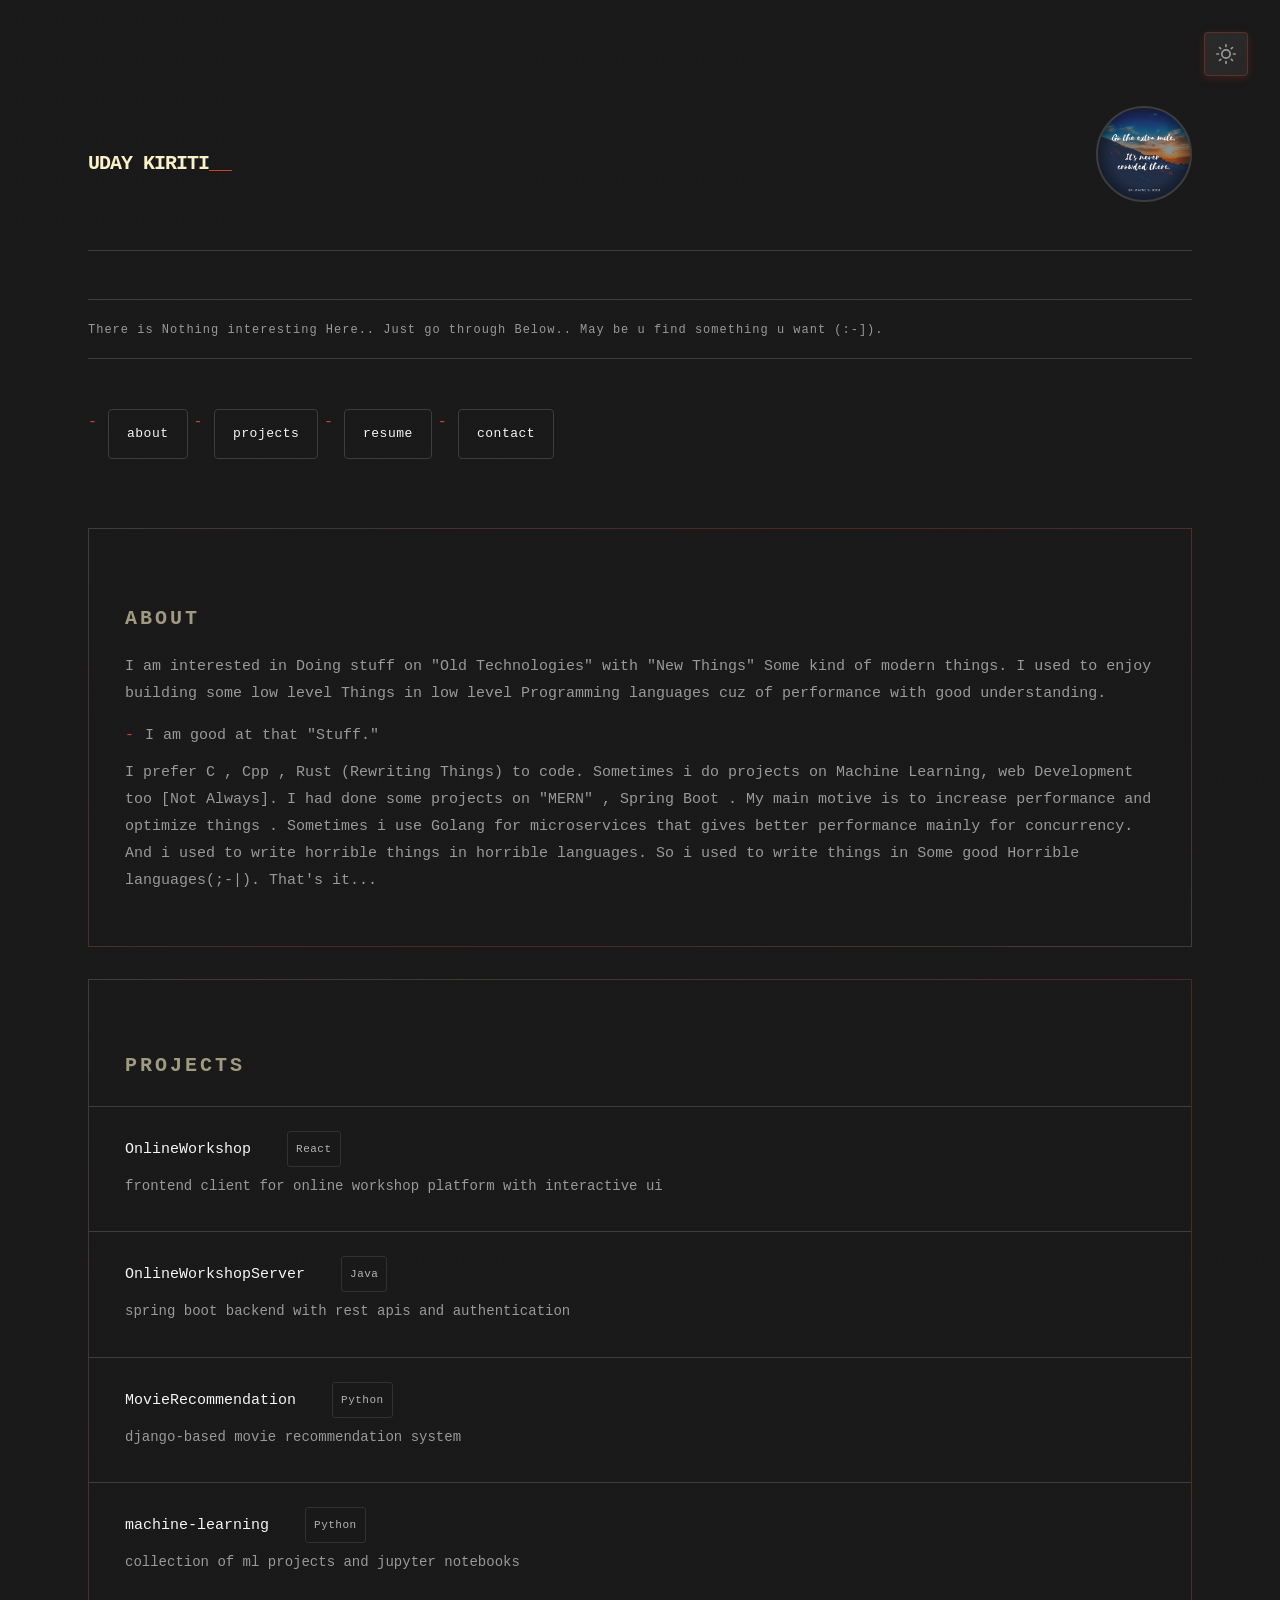
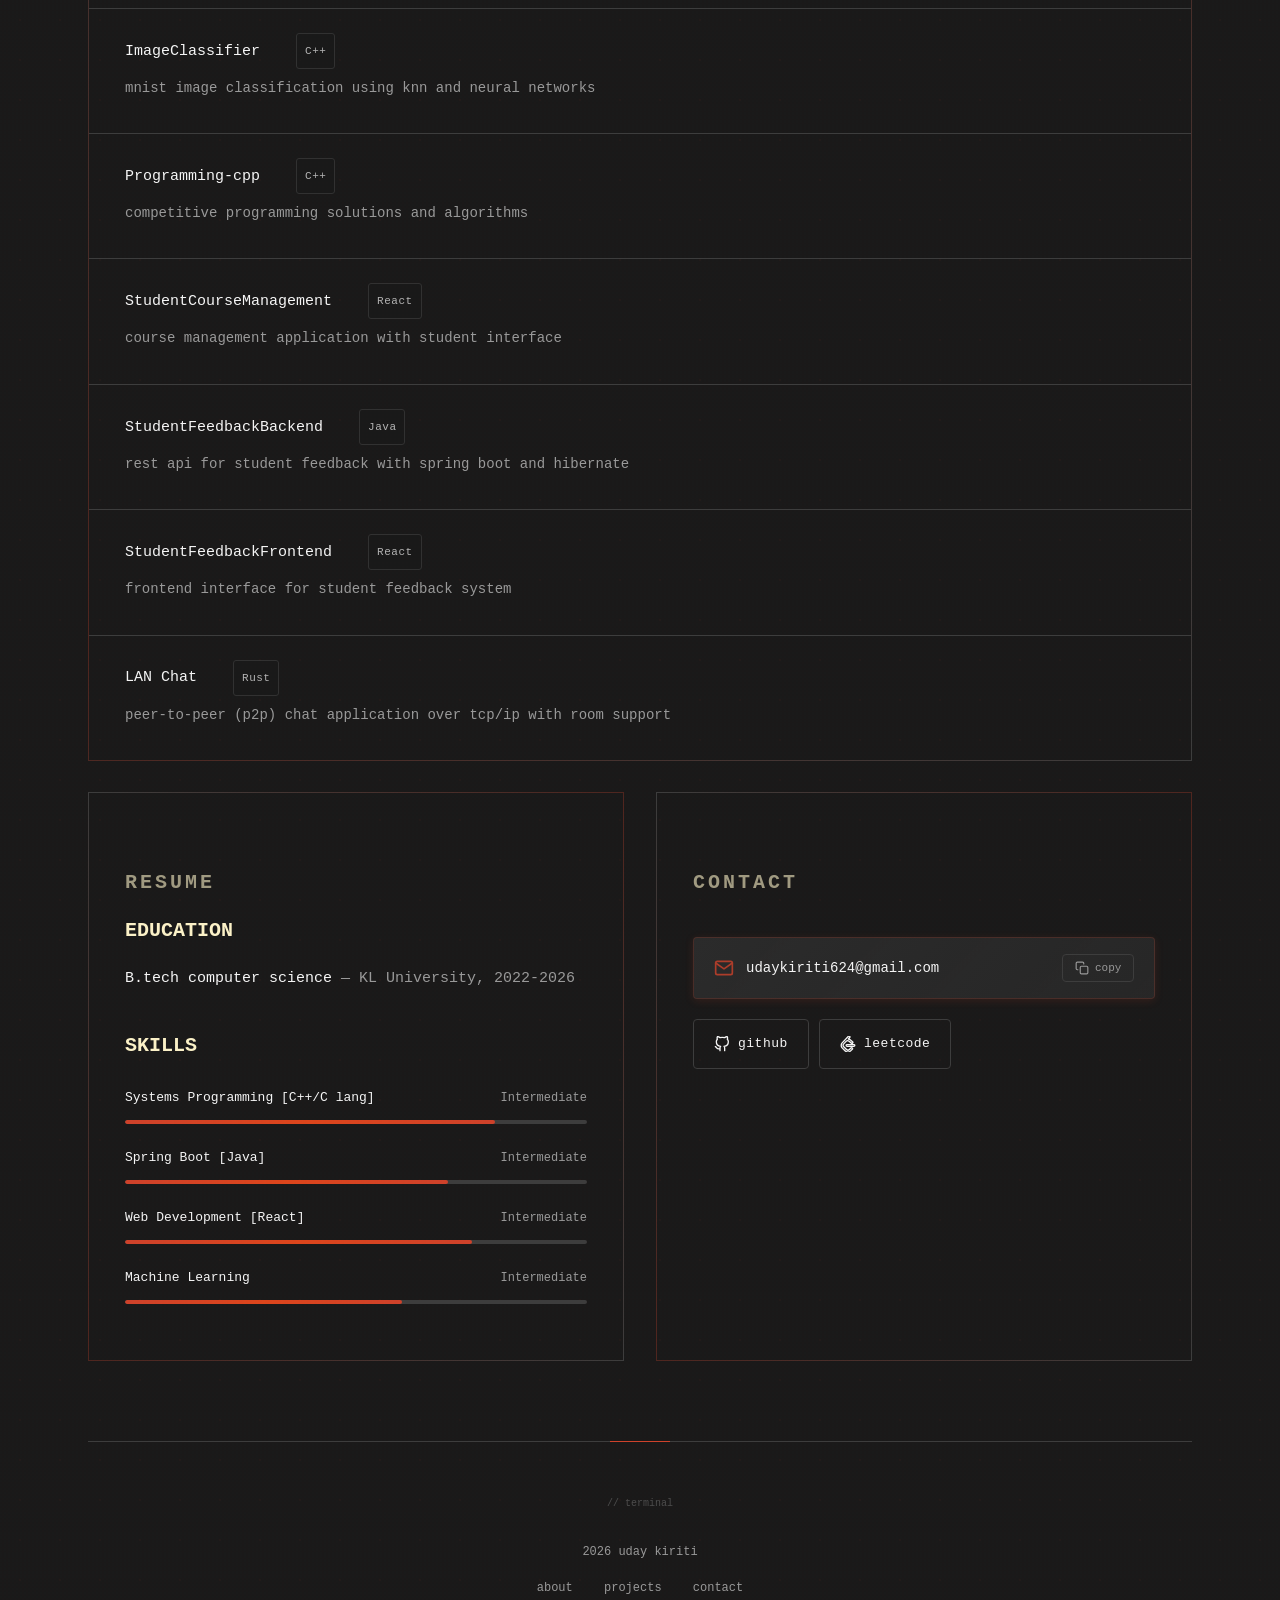
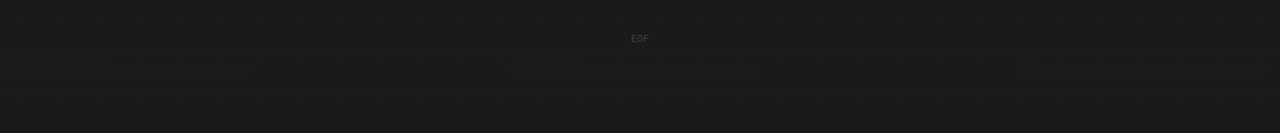
==== commit a60ef868: "..." ====
--- a/index.html
+++ b/index.html
@@ -69,11 +69,6 @@
   <!-- Skip to content link -->
   <a href="#main-content" class="skip-link">skip to content</a>
 
-  <div class="loader" id="loader" aria-hidden="true">
-    <div class="loader-text">loading<span class="loader-dots"></span></div>
-    <div class="loader-bar"></div>
-  </div>
-
   <div class="progress-bar" role="progressbar" aria-label="Page scroll progress">
     <div class="progress-bar-fill"></div>
   </div>
--- a/style.css
+++ b/style.css
@@ -346,89 +346,6 @@
   visibility: visible;
 }
 
-/* ========== Loader ========== */
-.loader {
-  position: fixed;
-  inset: 0;
-  background: var(--bg);
-  display: flex;
-  flex-direction: column;
-  align-items: center;
-  justify-content: center;
-  z-index: 10000;
-  transition: opacity 0.5s, visibility 0.5s;
-}
-
-.loader.hidden {
-  opacity: 0;
-  visibility: hidden;
-  pointer-events: none;
-}
-
-.loader-text {
-  font-size: 13px;
-  color: var(--text-muted);
-  letter-spacing: 3px;
-  text-transform: uppercase;
-  margin-bottom: 32px;
-}
-
-.loader-dots::after {
-  content: '';
-  animation: dots 1.2s steps(4) infinite;
-}
-
-@keyframes dots {
-  0% {
-    content: '';
-  }
-
-  25% {
-    content: '.';
-  }
-
-  50% {
-    content: '..';
-  }
-
-  75% {
-    content: '...';
-  }
-}
-
-/* Creative spinner loader */
-.loader-bar {
-  position: relative;
-  width: 80px;
-  height: 80px;
-  display: flex;
-  align-items: center;
-  justify-content: center;
-}
-
-.loader-bar::before {
-  content: '';
-  position: absolute;
-  width: 60px;
-  height: 60px;
-  border: 3px solid var(--border);
-  border-top-color: var(--accent);
-  border-right-color: var(--accent);
-  border-radius: 50%;
-  animation: spin 1s linear infinite;
-}
-
-@keyframes spin {
-  0% {
-    transform: rotate(0deg);
-  }
-  100% {
-    transform: rotate(360deg);
-  }
-}
-
-/* Performance hint for animated elements */
-.loader,
 [data-theme="rust"] .theme-toggle:hover .sun-icon {
   will-change: transform;
 }
@@ -461,19 +378,12 @@
   max-width: 1200px;
   margin: 0 auto;
   padding: 64px 32px;
-  opacity: 0;
-  animation: fadeIn 0.6s 0.8s forwards;
+  opacity: 1;
   width: 100%;
   position: relative;
   z-index: 1;
   will-change: opacity;
   contain: layout style;
-}
-
-@keyframes fadeIn {
-  to {
-    opacity: 1;
-  }
 }
 
 /* ========== Header ========== */
@@ -2097,4 +2007,32 @@
     display: block;
     margin: 8px 0;
   }
-}+}
+/* Additional styles */
+element {
+}
+h1, h2, h3 {
+  font-size: 1em;
+  font-weight: bold;
+  text-transform: uppercase;
+  margin-top: 2em;
+  margin-bottom: 1em;
+}
+h1, h2, h3, h4, h5, h6 {
+  color: #fbf1c7;
+}
+body {
+  font-weight: normal;
+  line-height: 1.4em;
+  font-size: 20px;
+}
+body, code {
+  font-family: "Inconsolata", monospace;
+}
+body {
+  color: #ebdbb2;
+}
+html {
+  line-height: 1.15;
+  -webkit-text-size-adjust: 100%;
+}
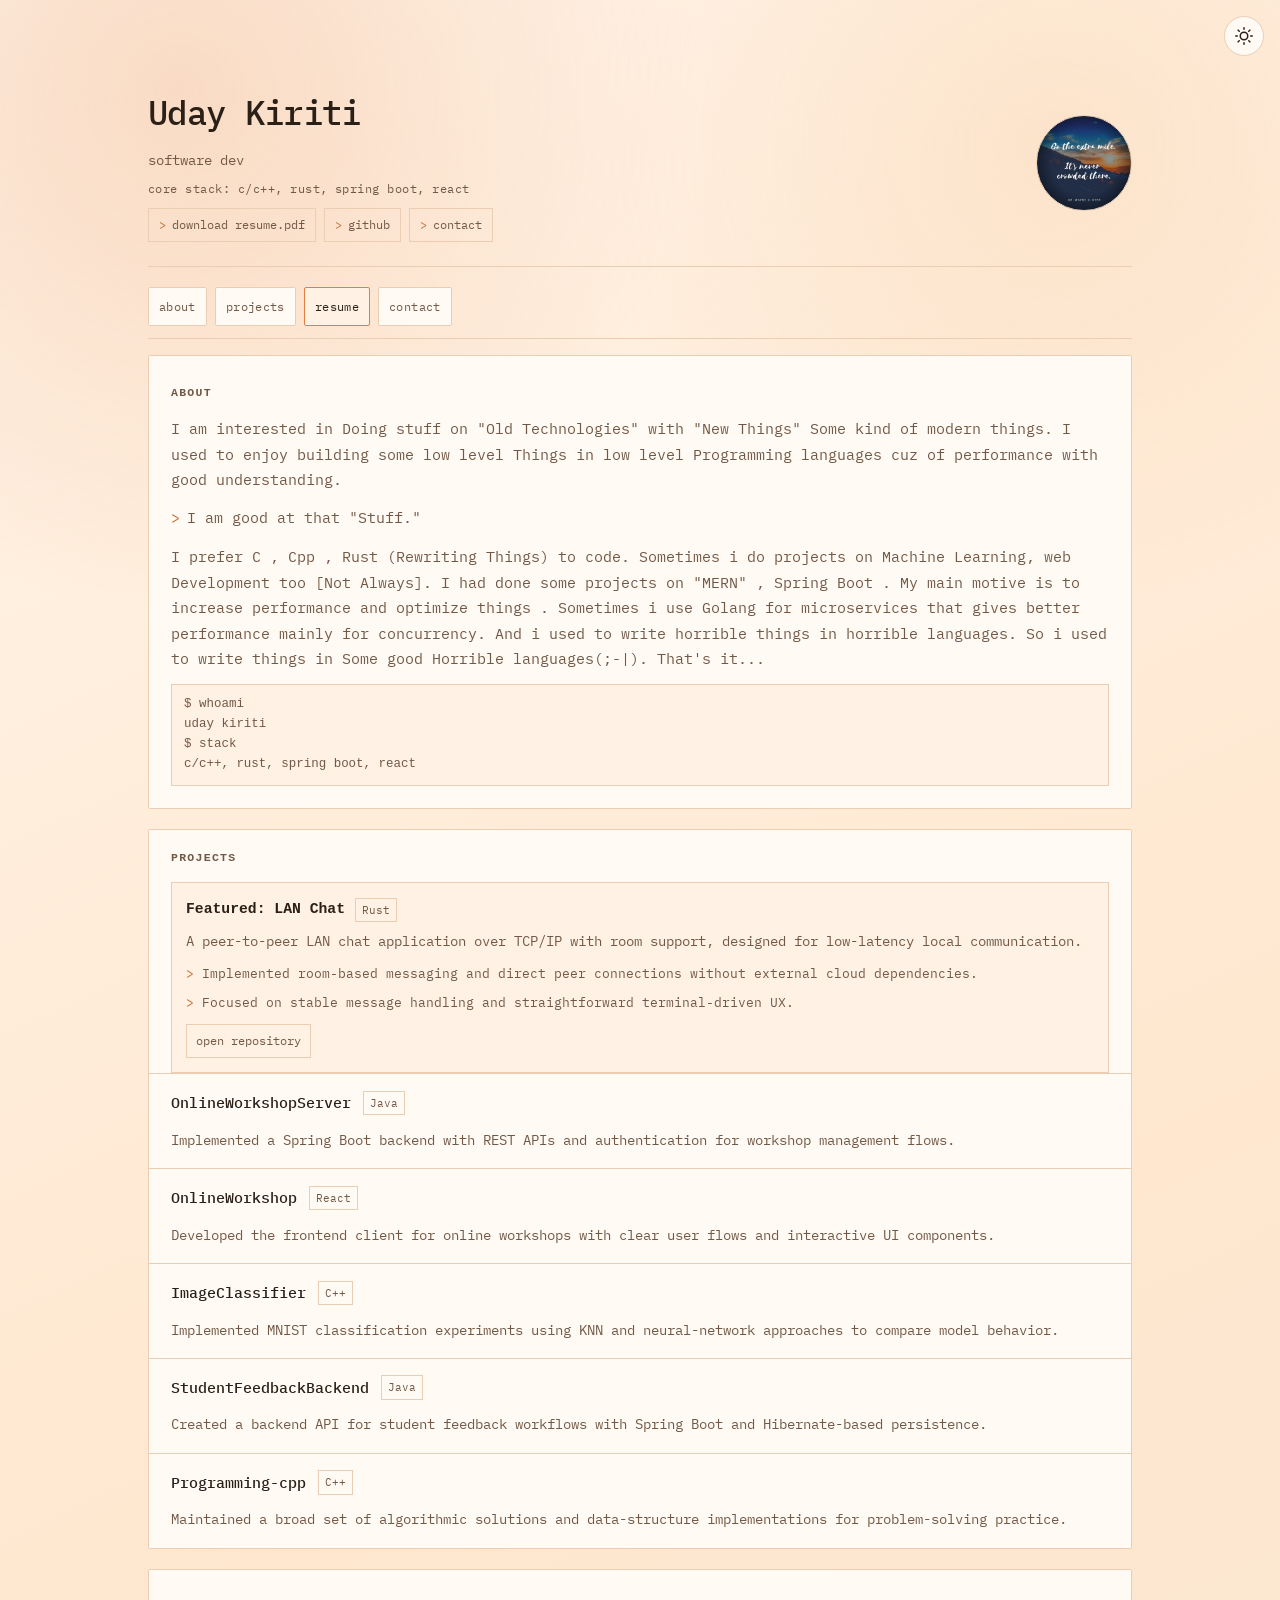
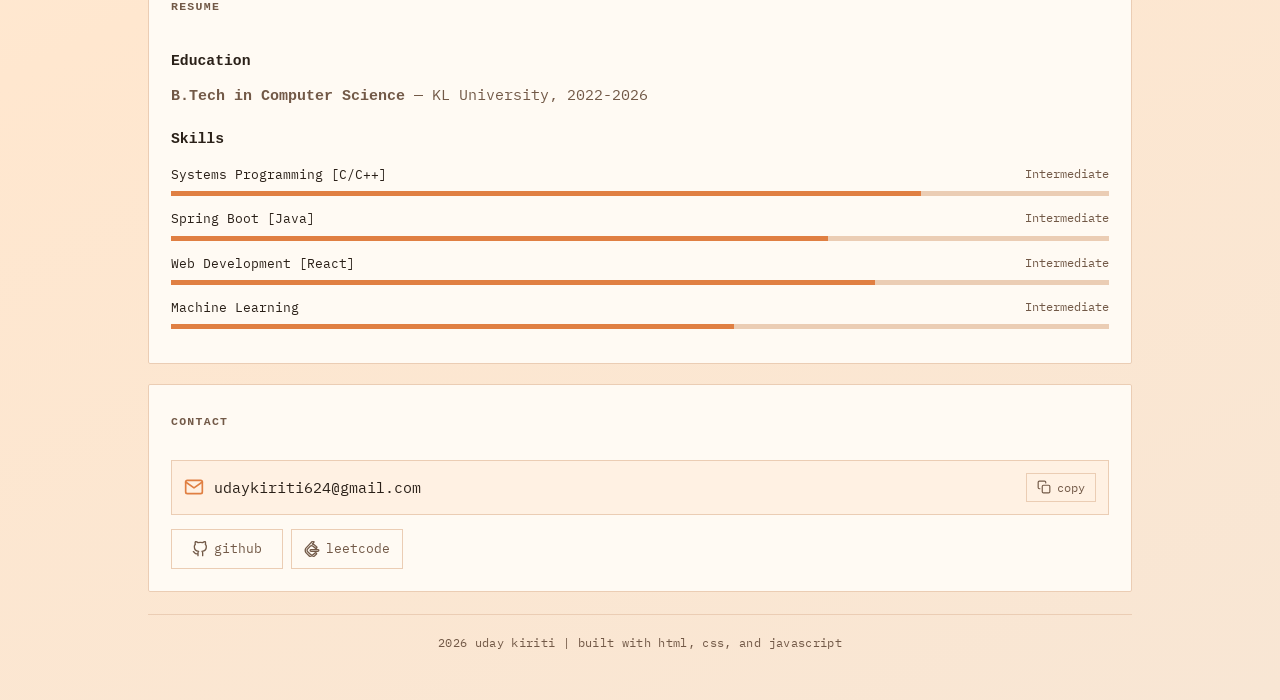
==== commit 3d48d14f: "Refine portfolio layout, theming, and simplify navigation flow" ====
--- a/index.html
+++ b/index.html
@@ -9,7 +9,7 @@
   <meta http-equiv="Expires" content="0" />
   <meta name="description" content="Uday Kiriti - Software Developer specializing in C++ and Web Technologies" />
   <meta name="author" content="Uday Kiriti" />
-  <meta name="theme-color" content="#0a0a0a" />
+  <meta name="theme-color" content="#fff4e8" />
 
   <!-- Open Graph -->
   <meta property="og:title" content="Uday Kiriti - Software Developer" />
@@ -73,24 +73,6 @@
     <div class="progress-bar-fill"></div>
   </div>
 
-  <div class="crt-overlay"></div>
-
-  <!-- Animated dot grid background -->
-  <div class="dot-grid"></div>
-
-  <!-- Command Palette -->
-  <div class="command-palette-overlay" id="commandPalette">
-    <div class="command-palette">
-      <input type="text" class="command-palette-input" id="commandInput" placeholder="Type a command or search..." autocomplete="off">
-      <div class="command-palette-results" id="commandResults"></div>
-      <div class="command-palette-footer">
-        <span><kbd>↑</kbd><kbd>↓</kbd> navigate</span>
-        <span><kbd>↵</kbd> select</span>
-        <span><kbd>esc</kbd> close</span>
-      </div>
-    </div>
-  </div>
-
   <!-- Theme toggle button -->
   <button class="theme-toggle" id="themeToggle" aria-label="Toggle theme" title="Toggle theme">
     <svg class="theme-icon sun-icon" width="20" height="20" viewBox="0 0 24 24" fill="none" stroke="currentColor" stroke-width="2" stroke-linecap="round" stroke-linejoin="round">
@@ -110,142 +92,103 @@
   <!-- Toast notification -->
   <div class="toast" id="toast" role="alert" aria-live="polite"></div>
 
-  <!-- Konami Code Easter Egg -->
-  <div class="konami-overlay" id="konamiOverlay">
-    <div class="konami-content">
-      <div class="konami-emoji"></div>
-      <div class="konami-text">KONAMI CODE ACTIVATED!</div>
-      <div class="konami-subtext">You found the secret! You're a true developer!</div>
-      <button class="konami-close" id="konamiClose">Close</button>
-    </div>
-  </div>
-
   <div class="page">
-    <header>
-      <div>
-        <h1>Uday Kiriti<span class="cursor" aria-hidden="true">__</span></h1>
-        <div class="subtitle" style="opacity: 0;" id="subtitle">
-          <span class="typing-text"></span>
-        </div>
-      </div>
-      <div class="photo" role="img" aria-label="Uday Kiriti profile photo"></div>
-    </header>
-
-    <div class="marquee" aria-hidden="true">
-      <div class="marquee-inner">
-        There is Nothing interesting Here..
-        Just go through Below..
-        May be u find something u want (:-]).
-      </div>
-    </div>
-
-    <nav class="box" aria-label="Main navigation">
-      <ul>
-        <li><a href="#about">about</a></li>
-        <li><a href="#projects">projects</a></li>
-        <li><a href="#resume">resume</a></li>
-        <li><a href="#contact">contact</a></li>
-      </ul>
-      <hr />
-    </nav>
-
-    <main id="main-content">
-      <section id="about" class="box">
-        <h2>About</h2>
-        <p>
-          I am interested in Doing stuff on "Old Technologies" with "New Things" Some kind of modern things.
-          I used to  enjoy building some low level Things in low level Programming languages cuz of performance with good understanding.
+    <div class="layout-shell">
+      <header>
+        <div>
+          <h1>Uday Kiriti</h1>
+          <div class="subtitle" style="opacity: 0;" id="subtitle">
+            <span class="typing-text"></span>
+          </div>
+          <p class="core-stack">core stack: c/c++, rust, spring boot, react</p>
+          <div class="hero-actions">
+            <a href="resume.pdf" class="resume-link" aria-label="Download resume PDF">download resume.pdf</a>
+            <a href="https://github.com/udaykiriti" class="resume-link" target="_blank" rel="noopener" aria-label="Open GitHub profile (opens in a new tab)">github</a>
+            <a href="#contact" class="resume-link" aria-label="Jump to contact section">contact</a>
+          </div>
+        </div>
+        <div class="photo" role="img" aria-label="Uday Kiriti profile photo"></div>
+      </header>
+
+      <nav class="box" aria-label="Main navigation">
+        <ul>
+          <li><a href="#about">about</a></li>
+          <li><a href="#projects">projects</a></li>
+          <li><a href="#resume">resume</a></li>
+          <li><a href="#contact">contact</a></li>
+        </ul>
+        <hr />
+      </nav>
+
+      <main id="main-content">
+        <section id="about" class="box">
+          <h2>About</h2>
+          <p>I am interested in Doing stuff on "Old Technologies" with "New Things" Some kind of modern things. I used to enjoy building some low level Things in low level Programming languages cuz of performance with good understanding.</p>
           <ul>
-            <li>
-              I am good at that "Stuff."
-            </li>
+            <li>I am good at that "Stuff."</li>
           </ul>
-          <p>
-          I prefer C , Cpp , Rust (Rewriting Things) to code.
-          Sometimes i do projects on Machine Learning, web Development too [Not Always].
-          I had done some projects on "MERN" , Spring Boot .
-          My main motive is to increase performance and optimize things .
-          Sometimes i use Golang for microservices that gives better performance mainly for concurrency. And i used to write horrible things in horrible languages.
-          So i used to write things in Some good Horrible languages(;-|).
-          That's it...
-        </p>
-        </p>
-      </section>
-
-      <section id="projects">
-        <div class="box">
+          <p>I prefer C , Cpp , Rust (Rewriting Things) to code. Sometimes i do projects on Machine Learning, web Development too [Not Always]. I had done some projects on "MERN" , Spring Boot . My main motive is to increase performance and optimize things . Sometimes i use Golang for microservices that gives better performance mainly for concurrency. And i used to write horrible things in horrible languages. So i used to write things in Some good Horrible languages(;-|). That's it...</p>
+          <pre class="mini-terminal" aria-label="Quick terminal style summary">$ whoami
+uday kiriti
+$ stack
+c/c++, rust, spring boot, react</pre>
+        </section>
+
+        <section id="projects" class="box">
           <h2>Projects</h2>
+          <article class="featured-project" aria-label="Featured project">
+            <div class="featured-head">
+              <h3>Featured: LAN Chat</h3>
+              <span class="proj-meta">Rust</span>
+            </div>
+            <p class="featured-desc">A peer-to-peer LAN chat application over TCP/IP with room support, designed for low-latency local communication.</p>
+            <ul class="featured-points">
+              <li>Implemented room-based messaging and direct peer connections without external cloud dependencies.</li>
+              <li>Focused on stable message handling and straightforward terminal-driven UX.</li>
+            </ul>
+            <a href="https://gitlab.com/udaykiriti624/chatvialan-rust.git" target="_blank" rel="noopener" class="featured-link" aria-label="Open LAN Chat repository (opens in a new tab)">open repository</a>
+          </article>
           <ul class="project-list">
-            <li>
-              <a href="https://github.com/udaykiriti/OnlineWorkshop" target="_blank" rel="noopener">OnlineWorkshop</a>
+            <li data-tags="java backend api spring-boot">
+              <a href="https://github.com/udaykiriti/OnlineWorkshopServer" target="_blank"
+                rel="noopener" aria-label="OnlineWorkshopServer project repository (opens in a new tab)">OnlineWorkshopServer</a>
+              <span class="proj-meta">Java</span>
+              <div class="proj-desc">Implemented a Spring Boot backend with REST APIs and authentication for workshop management flows.</div>
+            </li>
+            <li data-tags="react frontend ui">
+              <a href="https://github.com/udaykiriti/OnlineWorkshop" target="_blank" rel="noopener" aria-label="OnlineWorkshop project repository (opens in a new tab)">OnlineWorkshop</a>
               <span class="proj-meta">React</span>
-              <div class="proj-desc">frontend client for online workshop platform with interactive ui</div>
-            </li>
-            <li>
-              <a href="https://github.com/udaykiriti/OnlineWorkshopServer" target="_blank"
-                rel="noopener">OnlineWorkshopServer</a>
+              <div class="proj-desc">Developed the frontend client for online workshops with clear user flows and interactive UI components.</div>
+            </li>
+            <li data-tags="c++ ml">
+              <a href="https://github.com/udaykiriti/ImageClassifier" target="_blank" rel="noopener" aria-label="ImageClassifier project repository (opens in a new tab)">ImageClassifier</a>
+              <span class="proj-meta">C++</span>
+              <div class="proj-desc">Implemented MNIST classification experiments using KNN and neural-network approaches to compare model behavior.</div>
+            </li>
+            <li data-tags="java backend api spring-boot">
+              <a href="https://github.com/udaykiriti/StudentFeedbackSystemBackend" target="_blank"
+                rel="noopener" aria-label="StudentFeedbackBackend project repository (opens in a new tab)">StudentFeedbackBackend</a>
               <span class="proj-meta">Java</span>
-              <div class="proj-desc">spring boot backend with rest apis and authentication</div>
-            </li>
-            <li>
-              <a href="https://github.com/udaykiriti/MovieRecommendation" target="_blank"
-                rel="noopener">MovieRecommendation</a>
-              <span class="proj-meta">Python</span>
-              <div class="proj-desc">django-based movie recommendation system</div>
-            </li>
-            <li>
-              <a href="https://github.com/udaykiriti/machine-learning" target="_blank"
-                rel="noopener">machine-learning</a>
-              <span class="proj-meta">Python</span>
-              <div class="proj-desc">collection of ml projects and jupyter notebooks</div>
-            </li>
-            <li>
-              <a href="https://github.com/udaykiriti/ImageClassifier" target="_blank" rel="noopener">ImageClassifier</a>
+              <div class="proj-desc">Created a backend API for student feedback workflows with Spring Boot and Hibernate-based persistence.</div>
+            </li>
+            <li data-tags="c++ algorithms">
+              <a href="https://github.com/udaykiriti/Programming-cpp" target="_blank" rel="noopener" aria-label="Programming-cpp project repository (opens in a new tab)">Programming-cpp</a>
               <span class="proj-meta">C++</span>
-              <div class="proj-desc">mnist image classification using knn and neural networks</div>
-            </li>
-            <li>
-              <a href="https://github.com/udaykiriti/Programming-cpp" target="_blank" rel="noopener">Programming-cpp</a>
-              <span class="proj-meta">C++</span>
-              <div class="proj-desc">competitive programming solutions and algorithms</div>
-            </li>
-            <li>
-              <a href="https://github.com/udaykiriti/StudentCourseManagementSystem" target="_blank"
-                rel="noopener">StudentCourseManagement</a>
-              <span class="proj-meta">React</span>
-              <div class="proj-desc">course management application with student interface</div>
-            </li>
-            <li>
-              <a href="https://github.com/udaykiriti/StudentFeedbackSystemBackend" target="_blank"
-                rel="noopener">StudentFeedbackBackend</a>
-              <span class="proj-meta">Java</span>
-              <div class="proj-desc">rest api for student feedback with spring boot and hibernate</div>
-            </li>
-            <li>
-              <a href="https://github.com/udaykiriti/StudentFeedBackSystemFronteEnd" target="_blank"
-                rel="noopener">StudentFeedbackFrontend</a>
-              <span class="proj-meta">React</span>
-              <div class="proj-desc">frontend interface for student feedback system</div>
-            </li>
-            <li>
-              <a href="https://gitlab.com/udaykiriti624/chatvialan-rust.git" target="_blank" rel="noopener">LAN Chat</a>
-              <span class="proj-meta">Rust</span>
-              <div class="proj-desc">peer-to-peer (p2p) chat application over tcp/ip with room support</div>
+              <div class="proj-desc">Maintained a broad set of algorithmic solutions and data-structure implementations for problem-solving practice.</div>
             </li>
           </ul>
-        </div>
-      </section>
-
-      <section id="resume" class="box">
+        </section>
+
+        <section id="resume" class="box">
         <h2>Resume</h2>
         <h3>Education</h3>
-        <p><strong>B.tech computer science</strong> — KL University, 2022-2026</p>
+        <p><strong>B.Tech in Computer Science</strong> — KL University, 2022-2026</p>
 
         <h3>Skills</h3>
         <div class="skills-visual">
           <div class="skill-item">
             <div class="skill-header">
-              <span class="skill-name">Systems Programming [C++/C lang]</span>
+              <span class="skill-name">Systems Programming [C/C++]</span>
               <span class="skill-level">Intermediate</span>
             </div>
             <div class="skill-bar-container">
@@ -280,9 +223,9 @@
             </div>
           </div>
         </div>
-      </section>
-
-      <section id="contact" class="box">
+        </section>
+
+        <section id="contact" class="box">
         <h2>Contact</h2>
         <div class="email-container">
           <svg class="email-icon" width="20" height="20" viewBox="0 0 24 24" fill="none" stroke="currentColor" stroke-width="2" stroke-linecap="round" stroke-linejoin="round">
@@ -292,7 +235,7 @@
           <a href="mailto:udaykiriti624@gmail.com" class="email-link" data-email="udaykiriti624@gmail.com">
             udaykiriti624@gmail.com
           </a>
-          <button class="copy-btn" data-copy="udaykiriti624@gmail.com" aria-label="Copy email to clipboard" title="Copy email">
+          <button class="copy-btn" data-copy="udaykiriti624@gmail.com" aria-label="Copy email address to clipboard" title="Copy email">
             <svg width="14" height="14" viewBox="0 0 24 24" fill="none" stroke="currentColor" stroke-width="2" stroke-linecap="round" stroke-linejoin="round">
               <rect x="9" y="9" width="13" height="13" rx="2" ry="2"></rect>
               <path d="M5 15H4a2 2 0 0 1-2-2V4a2 2 0 0 1 2-2h9a2 2 0 0 1 2 2v1"></path>
@@ -301,21 +244,22 @@
           </button>
         </div>
         <div class="social-links">
-          <a href="https://github.com/udaykiriti" target="_blank" rel="noopener" aria-label="GitHub profile">
+          <a href="https://github.com/udaykiriti" target="_blank" rel="noopener" aria-label="GitHub profile (opens in a new tab)">
             <svg width="16" height="16" viewBox="0 0 24 24" fill="none" stroke="currentColor" stroke-width="2" stroke-linecap="round" stroke-linejoin="round">
               <path d="M9 19c-5 1.5-5-2.5-7-3m14 6v-3.87a3.37 3.37 0 0 0-.94-2.61c3.14-.35 6.44-1.54 6.44-7A5.44 5.44 0 0 0 20 4.77 5.07 5.07 0 0 0 19.91 1S18.73.65 16 2.48a13.38 13.38 0 0 0-7 0C6.27.65 5.09 1 5.09 1A5.07 5.07 0 0 0 5 4.77a5.44 5.44 0 0 0-1.5 3.78c0 5.42 3.3 6.61 6.44 7A3.37 3.37 0 0 0 9 18.13V22"></path>
             </svg>
             <span>github</span>
           </a>
-          <a href="https://leetcode.com/u/Uday9__/" target="_blank" rel="noopener" aria-label="LeetCode profile">
+          <a href="https://leetcode.com/u/Uday9__/" target="_blank" rel="noopener" aria-label="LeetCode profile (opens in a new tab)">
             <svg width="16" height="16" viewBox="0 0 24 24" fill="none" stroke="currentColor" stroke-width="2" stroke-linecap="round" stroke-linejoin="round">
               <path d="M13.483 0a1.374 1.374 0 0 0-.961.438L7.116 6.226l-3.854 4.126a5.266 5.266 0 0 0-1.209 2.104 5.35 5.35 0 0 0-.125.513 5.527 5.527 0 0 0 .062 2.362 5.83 5.83 0 0 0 .349 1.017 5.938 5.938 0 0 0 1.271 1.818l4.277 4.193.039.038c2.248 2.165 5.852 2.133 8.063-.074l2.396-2.392c.54-.54.54-1.414.003-1.955a1.378 1.378 0 0 0-1.951-.003l-2.396 2.392a3.021 3.021 0 0 1-4.205.038l-.02-.019-4.276-4.193c-.652-.64-.972-1.469-.948-2.263a2.68 2.68 0 0 1 .066-.523 2.545 2.545 0 0 1 .619-1.164L9.13 8.114c1.058-1.134 3.204-1.27 4.43-.278l3.501 2.831c.593.48 1.461.387 1.94-.207a1.384 1.384 0 0 0-.207-1.943l-3.5-2.831c-.8-.647-1.766-1.045-2.774-1.202l2.015-2.158A1.384 1.384 0 0 0 13.483 0zm-2.866 12.815a1.38 1.38 0 0 0-1.38 1.382 1.38 1.38 0 0 0 1.38 1.382H20.79a1.38 1.38 0 0 0 1.38-1.382 1.38 1.38 0 0 0-1.38-1.382z"></path>
             </svg>
             <span>leetcode</span>
           </a>
         </div>
-      </section>
-    </main>
+        </section>
+      </main>
+    </div>
 
     <!-- Back to top button -->
     <button class="back-to-top" id="backToTop" aria-label="Back to top" title="Back to top">
@@ -323,15 +267,9 @@
     </button>
 
     <footer>
-      <pre class="ascii-art" aria-hidden="true">// terminal</pre>
-      <div>2026 uday kiriti</div>
-      <div>
-        <a href="#about">about</a>
-        <a href="#projects">projects</a>
-        <a href="#contact">contact</a>
-      </div>
-      <pre class="ascii-art-small" aria-hidden="true">EOF</pre>
+      <div class="footer-meta">2026 uday kiriti | built with html, css, and javascript</div>
     </footer>
+
   </div>
 
   <script src="script.js"></script>
--- a/style.css
+++ b/style.css
@@ -1,203 +1,35 @@
-/* ========== Variables ========== */
-/* 
-  Performance Optimizations Applied:
-  - Specific transitions instead of "all"
-  - will-change hints on animated elements
-  - Hardware acceleration with backface-visibility
-  - Reduced motion support
-  - CSS containment for layout optimization
-  - Optimized animation timing
-*/
 :root,
+[data-theme="light"] {
+  --bg: #fff4e8;
+  --bg-mix: #ffe7cf;
+  --bg-end: #f8e6d4;
+  --surface: #fffaf3;
+  --surface-soft: #fff1e3;
+  --text: #2a2018;
+  --text-muted: #725947;
+  --accent: #e07f42;
+  --accent-soft: #c96e34;
+  --border: #ebcdb4;
+  --radius: 2px;
+  --shadow: 0 8px 18px rgba(183, 120, 66, 0.1);
+}
+
 [data-theme="rust"] {
-  --bg: #1a1a1a;
-  --bg-card: #2b2b2b;
-  --bg-hover: #353535;
-  --accent: #ce422b;
-  --accent-bright: #f74c00;
-  --accent-dark: #a72f1c;
-  --text: #f5f5f5;
-  --text-muted: #999999;
-  --border: #3d3d3d;
-  --border-hover: #ce422b;
-  --radius: 4px;
-  --transition: 0.3s cubic-bezier(0.4, 0, 0.2, 1);
-  --transition-fast: 0.15s cubic-bezier(0.4, 0, 0.2, 1);
-  --spacing: clamp(16px, 3vw, 32px);
-}
-
-/* Rust theme specific overrides */
-[data-theme="rust"] .box:hover {
-  background: linear-gradient(135deg, rgba(43, 43, 43, 0.95) 0%, rgba(53, 53, 53, 0.9) 100%);
-  box-shadow: 0 8px 32px rgba(206, 66, 43, 0.25),
-              inset 0 1px 0 rgba(247, 76, 0, 0.1);
-  border-color: rgba(206, 66, 43, 0.5);
-}
-
-[data-theme="rust"] .box::before {
-  background: radial-gradient(circle, rgba(247, 76, 0, 0.15) 0%, transparent 70%);
-}
-
-[data-theme="rust"] .progress-bar-fill {
-  box-shadow: 0 0 12px rgba(247, 76, 0, 0.6),
-              0 0 4px rgba(206, 66, 43, 0.8);
-  background: linear-gradient(90deg, var(--accent-dark), var(--accent), var(--accent-bright));
-}
-
-[data-theme="rust"] .theme-toggle {
-  box-shadow: 0 2px 8px rgba(206, 66, 43, 0.2);
-  background: linear-gradient(135deg, var(--bg-card) 0%, rgba(43, 43, 43, 0.8) 100%);
-  border-color: rgba(206, 66, 43, 0.3);
-}
-
-[data-theme="rust"] .theme-toggle:hover {
-  box-shadow: 0 4px 16px rgba(247, 76, 0, 0.35),
-              0 0 24px rgba(206, 66, 43, 0.2);
-  border-color: var(--accent);
-}
-
-[data-theme="rust"] nav li a:hover {
-  box-shadow: 0 4px 16px rgba(206, 66, 43, 0.3),
-              0 0 20px rgba(247, 76, 0, 0.15);
-  border-color: var(--accent);
-  background: linear-gradient(135deg, var(--bg-card) 0%, rgba(206, 66, 43, 0.05) 100%);
-}
-
-[data-theme="rust"] .social-links a:hover,
-[data-theme="rust"] .copy-btn:hover {
-  box-shadow: 0 4px 16px rgba(206, 66, 43, 0.3),
-              0 0 24px rgba(247, 76, 0, 0.15);
-  border-color: var(--accent);
-  background: linear-gradient(135deg, var(--bg-hover) 0%, rgba(206, 66, 43, 0.08) 100%);
-}
-
-[data-theme="rust"] .copy-btn::before {
-  background: rgba(247, 76, 0, 0.2);
-}
-
-[data-theme="rust"] .back-to-top {
-  box-shadow: 0 2px 12px rgba(206, 66, 43, 0.25);
-  background: linear-gradient(135deg, var(--bg-card) 0%, rgba(43, 43, 43, 0.9) 100%);
-  border-color: rgba(206, 66, 43, 0.3);
-}
-
-[data-theme="rust"] .back-to-top:hover {
-  box-shadow: 0 4px 20px rgba(247, 76, 0, 0.4),
-              0 0 32px rgba(206, 66, 43, 0.2);
-  transform: translateY(-2px);
-  border-color: var(--accent);
-}
-
-[data-theme="rust"] .email-container {
-  box-shadow: 0 2px 8px rgba(206, 66, 43, 0.15);
-  background: linear-gradient(135deg, var(--bg-card) 0%, rgba(43, 43, 43, 0.8) 100%);
-  border-color: rgba(206, 66, 43, 0.2);
-}
-
-[data-theme="rust"] .email-container:hover {
-  box-shadow: 0 4px 16px rgba(206, 66, 43, 0.25),
-              0 0 24px rgba(247, 76, 0, 0.1);
-  border-color: var(--accent);
-}
-
-[data-theme="rust"] .email-container::before {
-  background: linear-gradient(90deg, transparent, rgba(247, 76, 0, 0.1), transparent);
-}
-
-[data-theme="rust"] .command-palette {
-  box-shadow: 0 20px 80px rgba(0, 0, 0, 0.7),
-              0 0 60px rgba(206, 66, 43, 0.15);
-  background: linear-gradient(135deg, var(--bg-card) 0%, rgba(43, 43, 43, 0.95) 100%);
-  border-color: rgba(206, 66, 43, 0.3);
-}
-
-[data-theme="rust"] .toast {
-  box-shadow: 0 8px 32px rgba(206, 66, 43, 0.5),
-              0 0 60px rgba(247, 76, 0, 0.3);
-  background: linear-gradient(135deg, var(--accent-dark) 0%, var(--accent) 50%, var(--accent-bright) 100%);
-  color: #ffffff;
-  border: 1px solid rgba(247, 76, 0, 0.5);
-}
-
-[data-theme="rust"] .konami-overlay {
-  background: linear-gradient(135deg, rgba(26, 26, 26, 0.97) 0%, rgba(43, 43, 43, 0.95) 100%);
-  backdrop-filter: blur(8px);
-}
-
-/* Light theme */
-[data-theme="light"] {
-  --bg: #ffffff;
-  --bg-card: #f8f8f8;
-  --bg-hover: #f0f0f0;
-  --accent: #555555;
-  --text: #1a1a1a;
-  --text-muted: #666666;
-  --border: #e0e0e0;
-  --border-hover: #cccccc;
-}
-
-[data-theme="light"] .box:hover {
-  background: rgba(248, 248, 248, 0.8);
-  box-shadow: 0 8px 24px rgba(0, 0, 0, 0.08);
-}
-
-[data-theme="light"] .box::before {
-  background: radial-gradient(circle, rgba(85, 85, 85, 0.06) 0%, transparent 70%);
-}
-
-[data-theme="light"] .progress-bar-fill {
-  box-shadow: 0 0 8px rgba(85, 85, 85, 0.3);
-}
-
-[data-theme="light"] .theme-toggle {
-  box-shadow: 0 2px 8px rgba(0, 0, 0, 0.05);
-}
-
-[data-theme="light"] .theme-toggle:hover {
-  box-shadow: 0 4px 16px rgba(0, 0, 0, 0.1);
-}
-
-[data-theme="light"] nav li a:hover {
-  box-shadow: 0 4px 12px rgba(0, 0, 0, 0.06),
-              0 0 20px rgba(0, 0, 0, 0.02);
-}
-
-[data-theme="light"] .social-links a:hover,
-[data-theme="light"] .copy-btn:hover {
-  box-shadow: 0 4px 12px rgba(0, 0, 0, 0.08);
-}
-
-[data-theme="light"] .back-to-top {
-  box-shadow: 0 2px 12px rgba(0, 0, 0, 0.08);
-}
-
-[data-theme="light"] .email-container {
-  box-shadow: 0 2px 8px rgba(0, 0, 0, 0.04);
-}
-
-[data-theme="light"] .email-container:hover {
-  box-shadow: 0 4px 12px rgba(0, 0, 0, 0.08);
-}
-
-[data-theme="light"] .command-palette {
-  box-shadow: 0 20px 60px rgba(0, 0, 0, 0.15);
-}
-
-[data-theme="light"] .toast {
-  box-shadow: 0 8px 24px rgba(0, 0, 0, 0.15);
-  background: var(--text);
-  color: var(--bg);
-}
-
-[data-theme="light"] .konami-overlay {
-  background: rgba(255, 255, 255, 0.95);
-  backdrop-filter: blur(8px);
-}
-
-/* ========== Reset ========== */
-*,
-*::before,
-*::after {
+  --bg: #0f0f0f;
+  --bg-mix: #0f0f0f;
+  --bg-end: #0f0f0f;
+  --surface: #171717;
+  --surface-soft: #1f1f1f;
+  --text: #f2e7da;
+  --text-muted: #bda996;
+  --accent: #ff8a3d;
+  --accent-soft: #de6f2b;
+  --border: #5a3b27;
+  --radius: 0px;
+  --shadow: 0 0 0 rgba(0, 0, 0, 0);
+}
+
+* {
   box-sizing: border-box;
   margin: 0;
   padding: 0;
@@ -208,1831 +40,860 @@
 }
 
 body {
-  background: var(--bg);
-  font-family: 'IBM Plex Mono', 'SF Mono', 'Consolas', monospace;
-  color: var(--text);
+  background: linear-gradient(155deg, var(--bg) 0%, var(--bg-mix) 58%, var(--bg-end) 100%);
+  color: var(--text);
+  font-family: "IBM Plex Mono", "SFMono-Regular", Menlo, Consolas, monospace;
+  font-size: 15px;
   line-height: 1.7;
-  font-size: 15px;
   min-height: 100vh;
-  -webkit-font-smoothing: antialiased;
-  -moz-osx-font-smoothing: grayscale;
+  max-width: 100%;
   overflow-x: hidden;
-  transition: background-color 0.3s ease, color 0.3s ease;
-  /* Performance optimization */
-  contain: layout style;
-}
-
-/* Rust theme - Industrial texture overlay */
-[data-theme="rust"] body::after {
-  content: '';
-  position: fixed;
-  inset: 0;
-  background-image: 
-    repeating-linear-gradient(0deg, transparent, transparent 2px, rgba(206, 66, 43, 0.02) 2px, rgba(206, 66, 43, 0.02) 4px),
-    repeating-linear-gradient(90deg, transparent, transparent 2px, rgba(206, 66, 43, 0.02) 2px, rgba(206, 66, 43, 0.02) 4px);
-  pointer-events: none;
-  z-index: 0;
-  opacity: 0.3;
-}
-
-/* Animated dot grid background */
-.dot-grid {
+}
+
+body::before {
+  content: "";
   position: fixed;
   inset: 0;
   pointer-events: none;
   z-index: 0;
-  opacity: 0.3;
-  background-image: radial-gradient(circle, var(--border) 1px, transparent 1px);
-  background-size: 40px 40px;
-  animation: gridMove 20s linear infinite;
-  /* Performance optimization */
-  will-change: background-position;
-  transform: translateZ(0);
-}
-
-[data-theme="rust"] .dot-grid {
-  opacity: 0.2;
-  background-image: radial-gradient(circle, rgba(206, 66, 43, 0.25) 1px, transparent 1px);
-}
-
-[data-theme="light"] .dot-grid {
-  opacity: 0.15;
-}
-
-@keyframes gridMove {
-  0% {
-    background-position: 0 0;
-  }
-  100% {
-    background-position: 40px 40px;
-  }
+  background:
+    radial-gradient(circle at 14% 10%, rgba(224, 127, 66, 0.2), transparent 38%),
+    radial-gradient(circle at 82% 16%, rgba(240, 176, 115, 0.18), transparent 36%);
+}
+
+[data-theme="rust"] body::before {
+  display: none;
 }
 
 ::selection {
-  background: var(--text);
-  color: var(--bg);
-}
-
-[data-theme="rust"] ::selection {
   background: var(--accent);
-  color: #ffffff;
-  text-shadow: 0 0 8px rgba(0, 0, 0, 0.5);
-}
-
-/* ========== Skip Link ========== */
+  color: #fff;
+}
+
 .skip-link {
   position: absolute;
   top: -100%;
-  left: 16px;
-  padding: 12px 20px;
-  background: var(--text);
-  color: var(--bg);
-  font-size: 13px;
-  border-radius: var(--radius);
-  z-index: 100000;
-  transition: top 0.2s;
+  left: 12px;
+  z-index: 1000;
+  padding: 10px 12px;
+  border: 1px solid var(--accent);
+  background: var(--surface);
+  color: var(--text);
+  font-size: 12px;
 }
 
 .skip-link:focus {
-  top: 16px;
-}
-
-/* ========== Reduced Motion ========== */
-@media (prefers-reduced-motion: reduce) {
-
-  *,
-  *::before,
-  *::after {
-    animation-duration: 0.01ms !important;
-    animation-iteration-count: 1 !important;
-    transition-duration: 0.01ms !important;
-  }
-
-  html {
-    scroll-behavior: auto;
-  }
-
-  .marquee-inner {
-    animation: none;
-  }
-}
-
-/* ========== Toast Notification ========== */
-.toast {
-  position: fixed;
-  bottom: 32px;
-  left: 50%;
-  transform: translateX(-50%) translateY(100px);
-  background: var(--text);
-  color: var(--bg);
-  padding: 12px 24px;
-  border-radius: var(--radius);
-  font-size: 13px;
-  opacity: 0;
-  visibility: hidden;
-  transition: transform 0.3s cubic-bezier(0.68, -0.55, 0.265, 1.55),
-              opacity 0.3s ease,
-              visibility 0.3s;
-  z-index: 10001;
-  box-shadow: 0 8px 24px rgba(0, 0, 0, 0.4);
-  position: relative;
-  overflow: hidden;
-  will-change: transform, opacity;
-}
-
-.toast.show {
-  transform: translateX(-50%) translateY(0);
-  opacity: 1;
-  visibility: visible;
-}
-
-[data-theme="rust"] .theme-toggle:hover .sun-icon {
-  will-change: transform;
-}
-
-/* ========== Progress Bar ========== */
+  top: 12px;
+}
+
 .progress-bar {
   position: fixed;
   top: 0;
   left: 0;
-  width: 100%;
+  right: 0;
   height: 2px;
-  background: transparent;
-  z-index: 9999;
+  z-index: 100;
 }
 
 .progress-bar-fill {
+  width: 0;
   height: 100%;
-  width: 0%;
   background: var(--accent);
-  transition: width 0.1s;
-  box-shadow: 0 0 10px var(--accent);
-}
-
-.crt-overlay {
+  transition: width 0.08s linear;
+}
+
+.theme-toggle {
+  position: fixed;
+  top: 16px;
+  right: 16px;
+  z-index: 120;
+  width: 40px;
+  height: 40px;
+  border: 1px solid var(--border);
+  border-radius: 999px;
+  background: var(--surface);
+  color: var(--text);
+  display: inline-flex;
+  align-items: center;
+  justify-content: center;
+  cursor: pointer;
+}
+
+.theme-toggle:hover {
+  border-color: var(--accent);
+  color: var(--accent);
+}
+
+.theme-icon {
+  width: 18px;
+  height: 18px;
+}
+
+[data-theme="rust"] .sun-icon {
   display: none;
 }
 
-/* ========== Page ========== */
+[data-theme="light"] .rust-icon {
+  display: none;
+}
+
+[data-theme="rust"] .box,
+[data-theme="rust"] .featured-project,
+[data-theme="rust"] .mini-terminal,
+[data-theme="rust"] .stat,
+[data-theme="rust"] .email-container,
+[data-theme="rust"] .ascii-art,
+[data-theme="rust"] .resume-link,
+[data-theme="rust"] .social-links a,
+[data-theme="rust"] .copy-btn,
+[data-theme="rust"] nav a,
+[data-theme="rust"] .resume-link {
+  background: var(--surface);
+  border-color: var(--border);
+  border-width: 2px;
+}
+
+[data-theme="rust"] .box:hover {
+  border-color: var(--accent);
+  background: #1a1a1a;
+}
+
+[data-theme="rust"] .theme-toggle,
+[data-theme="rust"] .back-to-top,
+[data-theme="rust"] .toast {
+  background: #121212;
+  border-color: var(--border);
+  border-width: 2px;
+}
+
+[data-theme="rust"] .progress-bar-fill {
+  background: var(--accent);
+  box-shadow: 0 0 10px rgba(255, 138, 61, 0.35);
+}
+
+[data-theme="rust"] nav a.active {
+  background: var(--surface-soft);
+  border-color: var(--accent);
+}
+
+[data-theme="rust"] .box,
+[data-theme="rust"] .featured-project,
+[data-theme="rust"] .mini-terminal,
+[data-theme="rust"] .stat,
+[data-theme="rust"] .email-container,
+[data-theme="rust"] .ascii-art,
+[data-theme="rust"] .resume-link,
+[data-theme="rust"] .social-links a,
+[data-theme="rust"] .copy-btn,
+[data-theme="rust"] nav a,
+[data-theme="rust"] .theme-toggle,
+[data-theme="rust"] .back-to-top,
+[data-theme="rust"] .toast {
+  transition: none !important;
+  border-radius: 0;
+}
+
 .page {
-  max-width: 1200px;
+  width: min(100%, 1180px);
   margin: 0 auto;
-  padding: 64px 32px;
-  opacity: 1;
-  width: 100%;
+  padding: clamp(64px, 7vw, 84px) clamp(12px, 3.6vw, 28px) clamp(28px, 5vw, 48px);
   position: relative;
   z-index: 1;
-  will-change: opacity;
-  contain: layout style;
-}
-
-/* ========== Header ========== */
+}
+
+.layout-shell {
+  display: grid;
+  grid-template-columns: 1fr;
+  gap: 16px;
+  align-items: stretch;
+}
+
 header {
   display: flex;
-  align-items: center;
   justify-content: space-between;
-  gap: 48px;
-  padding-bottom: 48px;
-  margin-bottom: 48px;
+  align-items: center;
+  gap: 24px;
+  padding-bottom: 24px;
+  margin-bottom: 4px;
   border-bottom: 1px solid var(--border);
-  position: relative;
-}
-
-header::after {
-  content: '';
-  position: absolute;
-  bottom: -1px;
-  left: 0;
-  width: 0;
-  height: 1px;
-  background: var(--accent);
-  transition: width 2s cubic-bezier(0.4, 0, 0.2, 1);
-}
-
-header.loaded::after {
-  width: 100%;
 }
 
 h1 {
-  font-size: 2rem;
+  font-size: clamp(1.7rem, 4vw, 2.1rem);
   font-weight: 500;
-  letter-spacing: -1px;
-  color: var(--text);
-}
-
-.cursor {
-  animation: blink 1s step-end infinite;
-  color: var(--accent);
-}
-
-@keyframes blink {
-
-  0%,
-  50% {
-    opacity: 1;
-  }
-
-  50.1%,
-  100% {
-    opacity: 0;
-  }
+  letter-spacing: -0.02em;
 }
 
 .subtitle {
-  font-size: 15px;
-  color: var(--text-muted);
-  margin-top: 12px;
-  font-weight: 400;
-  letter-spacing: 0.5px;
+  margin-top: 8px;
+  font-size: 0.9rem;
+  color: var(--text-muted);
+  height: 22px;
+  display: flex;
+  align-items: center;
+  white-space: nowrap;
+  overflow: hidden;
+}
+
+.typing-text {
+  display: inline-block;
+  width: 22ch;
+  overflow: hidden;
+}
+
+.core-stack {
+  margin-top: 8px;
+  margin-bottom: 8px;
+  font-size: 0.75rem;
+  letter-spacing: 0.04em;
+  color: var(--text-muted);
+}
+
+.resume-link {
+  display: inline-flex;
+  align-items: center;
+  gap: 6px;
+  border: 1px solid var(--border);
+  color: var(--text-muted);
+  padding: 6px 10px;
+  font-size: 0.74rem;
+  text-transform: lowercase;
+}
+
+.resume-link::before {
+  content: ">";
+  color: var(--accent-soft);
+}
+
+.resume-link:hover,
+.resume-link:focus-visible {
+  color: var(--text);
+  border-color: var(--accent);
+}
+
+.hero-actions {
+  display: flex;
+  flex-wrap: wrap;
+  gap: 8px;
 }
 
 .photo {
   width: 96px;
   height: 96px;
-  border-radius: 50%;
-  border: 2px solid var(--border);
-  background: var(--bg-card) url("profile.png") center/cover no-repeat;
+  border-radius: 999px;
+  border: 1px solid var(--border);
+  background: var(--surface) url("profile.png") center/cover no-repeat;
   flex-shrink: 0;
-  transition: all var(--transition);
-}
-
-.photo:hover {
-  border-color: var(--border-hover);
-  transform: scale(1.05) rotate(2deg);
-  box-shadow: 0 8px 24px rgba(160, 160, 160, 0.15);
-}
-
-/* ========== Marquee ========== */
-.marquee {
-  padding: 14px 0;
-  margin-bottom: 40px;
-  border-top: 1px solid var(--border);
-  border-bottom: 1px solid var(--border);
-  overflow: hidden;
-}
-
-.marquee-inner {
-  display: inline-block;
-  white-space: nowrap;
-  animation: marquee 25s linear infinite;
-  color: var(--text-muted);
-  font-size: 12px;
-  letter-spacing: 1px;
-}
-
-@keyframes marquee {
-  0% {
-    transform: translateX(0);
-  }
-
-  100% {
-    transform: translateX(-50%);
-  }
-}
-
-/* ========== Navigation ========== */
+}
+
 nav.box {
   background: transparent;
-  border: none;
+  border: 0;
   padding: 0;
-  margin-bottom: 48px;
 }
 
 nav ul {
   list-style: none;
   display: flex;
   flex-wrap: wrap;
-  gap: 6px;
-}
-
-nav li a {
+  gap: 8px;
+  margin-bottom: 12px;
+}
+
+nav li {
+  margin: 0;
+  padding: 0;
+}
+
+nav li::before {
+  display: none;
+}
+
+nav a {
   display: inline-block;
-  padding: 10px 18px;
-  background: transparent;
+  font-size: 0.78rem;
+  text-transform: lowercase;
+  letter-spacing: 0.03em;
+  padding: 8px 10px;
   border: 1px solid var(--border);
   border-radius: var(--radius);
-  color: var(--text);
-  font-size: 13px;
-  letter-spacing: 0.5px;
-  transition: transform var(--transition-fast),
-              border-color var(--transition),
-              box-shadow var(--transition),
-              color var(--transition);
-  position: relative;
-  overflow: hidden;
-  will-change: transform;
-  backface-visibility: hidden;
-}
-
-/* Neon glow effect on hover */
-nav li a::before {
-  content: '';
-  position: absolute;
-  top: 0;
-  left: -100%;
-  width: 100%;
-  height: 100%;
-  background: linear-gradient(90deg, transparent, rgba(160, 160, 160, 0.25), transparent);
-  transition: left 0.5s ease-out;
-  will-change: left;
-}
-
-[data-theme="rust"] nav li a::before {
-  background: linear-gradient(90deg, transparent, rgba(247, 76, 0, 0.25), transparent);
-}
-
-nav li a:hover::before {
-  left: 100%;
-}
-
-/* Glowing border */
-nav li a::after {
-  content: '';
-  position: absolute;
-  inset: -1px;
-  border-radius: var(--radius);
-  background: linear-gradient(45deg, transparent, var(--accent), transparent);
-  opacity: 0;
-  z-index: -1;
-  transition: opacity var(--transition-fast);
-  will-change: opacity;
-}
-
-nav li a:hover::after {
-  opacity: 0.3;
-}
-
-[data-theme="rust"] nav li a:hover::after {
-  opacity: 0.5;
-}
-
-nav li a:hover {
-  color: var(--text);
-  border-color: var(--accent);
-  background: var(--bg-card);
-  transform: translateY(-2px);
-  box-shadow: 0 4px 12px rgba(160, 160, 160, 0.1),
-              0 0 20px rgba(160, 160, 160, 0.05);
+  color: var(--text-muted);
+  background: var(--surface);
+}
+
+nav a:hover,
+nav a:focus-visible {
+  color: var(--text);
+  border-color: var(--accent);
+  background: var(--surface-soft);
+}
+
+nav a.active {
+  color: var(--text);
+  border-color: var(--accent);
+  background: var(--surface-soft);
 }
 
 nav hr {
-  display: none;
-}
-
-/* ========== Main ========== */
+  border: 0;
+  border-top: 1px solid var(--border);
+}
+
 main {
   display: grid;
-  grid-template-columns: 1fr;
-  gap: 32px;
-}
-
-/* ========== Sections ========== */
+  gap: clamp(12px, 2.4vw, 18px);
+}
+
 .box {
-  background: transparent;
   border: 1px solid var(--border);
   border-radius: var(--radius);
-  padding: 32px;
-  transition: transform var(--transition), 
-              border-color var(--transition), 
-              box-shadow var(--transition);
-  height: 100%;
+  background: var(--surface);
+  padding: clamp(14px, 2.8vw, 22px);
+}
+
+.box:hover {
+  border-color: var(--accent-soft);
+}
+
+.reveal {
+  opacity: 0;
+  transform: translateY(12px);
+}
+
+.reveal.visible {
+  opacity: 1;
+  transform: translateY(0);
+  transition: opacity 0.45s ease, transform 0.45s ease;
+}
+
+h2 {
+  font-size: 0.72rem;
+  letter-spacing: 0.11em;
+  text-transform: uppercase;
+  color: var(--text-muted);
+  margin-bottom: 14px;
+  display: inline-flex;
+  align-items: center;
+  gap: 8px;
+}
+
+h3 {
+  font-size: 0.92rem;
+  margin-top: 18px;
+  margin-bottom: 8px;
+}
+
+p,
+li,
+.proj-desc {
+  color: var(--text-muted);
+  overflow-wrap: anywhere;
+}
+
+p {
+  margin-bottom: 12px;
+}
+
+ul {
+  list-style: none;
+}
+
+li {
+  margin: 8px 0;
+  padding-left: 16px;
   position: relative;
-  overflow: hidden;
-  /* Performance optimization */
-  will-change: transform;
-  backface-visibility: hidden;
-}
-
-/* Rust theme - Add subtle border accent */
-[data-theme="rust"] .box {
-  border-image: linear-gradient(135deg, var(--border), rgba(206, 66, 43, 0.3), var(--border)) 1;
-}
-
-.box::before {
-  content: '';
-  position: absolute;
-  top: var(--mouse-y, 50%);
-  left: var(--mouse-x, 50%);
-  width: 300px;
-  height: 300px;
-  background: radial-gradient(circle, rgba(160, 160, 160, 0.12) 0%, transparent 70%);
-  transform: translate(-50%, -50%);
-  pointer-events: none;
-  opacity: 0;
-  transition: opacity var(--transition-fast);
-  will-change: opacity;
-}
-
-.box:hover::before {
-  opacity: 1;
-}
-
-.box:hover {
-  border-color: var(--border-hover);
-  background: rgba(17, 17, 17, 0.5);
-  transform: translateY(-4px);
-  box-shadow: 0 8px 24px rgba(0, 0, 0, 0.5);
-}
-
-h2 {
-  font-size: 11px;
-  font-weight: 500;
-  text-transform: uppercase;
-  letter-spacing: 3px;
-  color: var(--text-muted);
-  margin-bottom: 24px;
-  opacity: 0.6;
-  position: relative;
-  display: inline-block;
-}
-
-h2::after {
-  content: '';
-  position: absolute;
-  bottom: -4px;
-  left: 0;
-  width: 0;
-  height: 1px;
-  background: var(--accent);
-  transition: width 0.5s cubic-bezier(0.4, 0, 0.2, 1);
-}
-
-[data-theme="rust"] h2::after {
-  box-shadow: 0 0 6px var(--accent-bright);
-  height: 2px;
-}
-
-.box:hover h2::after {
-  width: 100%;
-}
-
-h3 {
-  font-size: 14px;
-  font-weight: 500;
-  color: var(--text);
-  margin: 24px 0 10px 0;
-}
-
-h3:first-of-type {
-  margin-top: 0;
-}
-
-p {
-  color: var(--text-muted);
-  margin-bottom: 16px;
-  line-height: 1.8;
-  font-size: 15px;
-}
-
-ul {
-  color: var(--text-muted);
-  list-style: none;
-}
-
-li {
-  margin: 10px 0;
-  padding-left: 20px;
-  position: relative;
-  font-size: 15px;
 }
 
 li::before {
-  content: '-';
+  content: ">";
   position: absolute;
   left: 0;
-  color: var(--accent);
-}
-
-/* About Section Specific */
+  color: var(--accent-soft);
+}
+
 #about ul {
-  margin-top: 20px;
-}
-
-#about li {
-  line-height: 1.7;
-}
-
-strong {
-  color: var(--text);
-  font-weight: 500;
-}
-
-/* ========== Copy Button ========== */
-.email-container {
-  display: flex;
-  align-items: center;
-  gap: 12px;
-  margin: 20px 0;
-  padding: 16px 20px;
-  background: var(--bg-card);
-  border: 1px solid var(--border);
-  border-radius: var(--radius);
-  transition: border-color var(--transition),
-              box-shadow var(--transition);
-  position: relative;
-  overflow: hidden;
-}
-
-.email-container::before {
-  content: '';
-  position: absolute;
-  inset: 0;
-  background: linear-gradient(90deg, transparent, rgba(160, 160, 160, 0.03), transparent);
-  transform: translateX(-100%);
-  transition: transform 0.6s ease-out;
-  will-change: transform;
-}
-
-.email-container:hover::before {
-  transform: translateX(100%);
-}
-
-.email-container:hover {
-  border-color: var(--accent);
-  box-shadow: 0 4px 12px rgba(0, 0, 0, 0.1);
-}
-
-.email-icon {
-  flex-shrink: 0;
-  color: var(--accent);
-  opacity: 0.8;
-}
-
-.email-link {
-  flex: 1;
-  color: var(--text);
-  font-size: 14px;
-  font-weight: 500;
-  background: none;
-  position: relative;
-}
-
-.email-link::after {
-  content: '';
-  position: absolute;
-  bottom: -2px;
-  left: 0;
-  width: 0;
-  height: 1px;
-  background: var(--accent);
-  transition: width var(--transition);
-}
-
-.email-link:hover::after {
-  width: 100%;
-}
-
-.copy-btn {
+  margin: 10px 0 14px;
+}
+
+.mini-terminal {
+  border: 1px solid var(--border);
+  background: var(--surface-soft);
+  color: var(--text-muted);
+  font-size: 0.78rem;
+  line-height: 1.6;
+  padding: 10px 12px;
+  white-space: pre-wrap;
+}
+
+#projects.box {
+  padding: 0;
+}
+
+#projects.box h2 {
+  margin: 0;
+  padding: 18px 22px 0;
+}
+
+.featured-project {
+  margin: 14px 22px 0;
+  border: 1px solid var(--border);
+  background: var(--surface-soft);
+  padding: 14px;
+}
+
+.featured-head {
+  display: flex;
+  flex-wrap: wrap;
+  align-items: center;
+  gap: 8px;
+}
+
+.featured-head h3 {
+  margin: 0;
+  font-size: 0.92rem;
+}
+
+.featured-desc {
+  margin-top: 8px;
+  margin-bottom: 8px;
+  font-size: 0.88rem;
+}
+
+.featured-points {
+  margin-bottom: 10px;
+}
+
+.featured-points li {
+  margin: 6px 0;
+  font-size: 0.84rem;
+}
+
+.featured-link {
   display: inline-flex;
   align-items: center;
-  gap: 6px;
-  padding: 6px 12px;
-  background: transparent;
-  border: 1px solid var(--border);
-  border-radius: 4px;
-  color: var(--text-muted);
-  font-family: inherit;
-  font-size: 11px;
-  cursor: pointer;
-  transition: transform var(--transition-fast),
-              border-color var(--transition),
-              box-shadow var(--transition),
-              color var(--transition);
-  position: relative;
-  overflow: hidden;
-  flex-shrink: 0;
-  will-change: transform;
-  backface-visibility: hidden;
-}
-
-.copy-btn svg {
-  width: 14px;
-  height: 14px;
-  transition: transform var(--transition);
-}
-
-.copy-btn:hover svg {
-  transform: scale(1.1);
-}
-
-.copy-btn::before {
-  content: '';
-  position: absolute;
-  top: 50%;
-  left: 50%;
-  width: 0;
-  height: 0;
-  border-radius: 50%;
-  background: rgba(160, 160, 160, 0.2);
-  transform: translate(-50%, -50%);
-  transition: width 0.3s ease-out, height 0.3s ease-out;
-  will-change: width, height;
-}
-
-.copy-btn:hover::before {
-  width: 100px;
-  height: 100px;
-}
-
-.copy-btn:hover {
-  color: var(--text);
-  border-color: var(--accent);
-  background: var(--bg-hover);
-  transform: translateY(-2px);
-  box-shadow: 0 4px 8px rgba(0, 0, 0, 0.2);
-}
-
-.copy-btn:active {
-  transform: scale(0.95) translateY(0);
-}
-
-.copy-btn:focus-visible {
-  outline: 1px solid var(--accent);
-  outline-offset: 2px;
-}
-
-.copy-btn.copied {
-  border-color: var(--accent);
-  color: var(--accent);
-}
-
-.copy-btn.copied svg {
-  animation: checkmark 0.3s ease-in-out;
-}
-
-@keyframes checkmark {
-  0%, 100% {
-    transform: scale(1);
-  }
-  50% {
-    transform: scale(1.3);
-  }
-}
-
-/* ========== Projects ========== */
-#projects {
-  grid-column: 1 / -1;
-}
-
-#projects .box {
-  padding: 0;
-  overflow: hidden;
-}
-
-#projects h2 {
-  padding: 24px 28px 0;
-  margin-bottom: 16px;
-}
-
-.project-list {
-  list-style: none;
+  border: 1px solid var(--border);
+  color: var(--text-muted);
+  font-size: 0.74rem;
+  padding: 6px 9px;
+}
+
+.featured-link:hover,
+.featured-link:focus-visible {
+  border-color: var(--accent);
+  color: var(--text);
 }
 
 .project-list li {
-  padding: 20px 28px;
+  margin: 0;
+  padding: 16px 22px;
   border-top: 1px solid var(--border);
-  transition: all var(--transition);
-  position: relative;
-  cursor: pointer;
+  display: flex;
+  flex-wrap: wrap;
+  align-items: center;
+  gap: 6px 10px;
 }
 
 .project-list li::before {
   display: none;
 }
 
-.project-list li::after {
-  content: '';
-  position: absolute;
-  left: 0;
-  top: 0;
-  bottom: 0;
-  width: 2px;
+.project-list li:hover {
+  background: var(--surface-soft);
+}
+
+.project-list li.is-hidden {
+  display: none;
+}
+
+.project-list a {
+  color: var(--text);
+  font-weight: 500;
+}
+
+.project-list a:hover {
+  color: var(--accent);
+}
+
+.proj-meta {
+  margin-left: 2px;
+  font-size: 0.68rem;
+  padding: 2px 6px;
+  border: 1px solid var(--border);
+  color: var(--text-muted);
+  display: inline-flex;
+  align-items: center;
+}
+
+.proj-desc {
+  margin-top: 6px;
+  font-size: 0.9rem;
+  flex-basis: 100%;
+}
+
+.skills-visual {
+  margin-top: 12px;
+}
+
+.skill-item {
+  margin-bottom: 12px;
+}
+
+.skill-header {
+  display: flex;
+  justify-content: space-between;
+  flex-wrap: wrap;
+  gap: 12px;
+  margin-bottom: 5px;
+  font-size: 0.82rem;
+}
+
+.skill-name {
+  color: var(--text);
+}
+
+.skill-level {
+  color: var(--text-muted);
+  font-size: 0.74rem;
+}
+
+.skill-bar-container {
+  height: 5px;
+  background: var(--border);
+  overflow: hidden;
+}
+
+.skill-bar {
+  width: 0;
+  height: 100%;
   background: var(--accent);
-  transform: scaleY(0);
-  transition: transform var(--transition);
-}
-
-.project-list li:hover {
-  background: var(--bg-card);
-  padding-left: 32px;
-}
-
-.project-list li:hover::after {
-  transform: scaleY(1);
-}
-
-.project-list li a {
-  font-weight: 500;
-  color: var(--text);
-  font-size: 15px;
-  position: relative;
-  display: inline-block;
-  background: none;
-}
-
-.project-list li a::after {
-  content: '→';
-  margin-left: 8px;
+  transition: width 0.7s ease;
+}
+
+.email-container {
+  margin: 14px 0;
+  padding: 12px;
+  border: 1px solid var(--border);
+  background: var(--surface-soft);
+  display: flex;
+  align-items: center;
+  flex-wrap: wrap;
+  gap: 10px;
+}
+
+.email-icon {
+  color: var(--accent);
+  flex-shrink: 0;
+}
+
+.email-link {
+  color: var(--text);
+  overflow-wrap: anywhere;
+}
+
+.copy-btn {
+  margin-left: auto;
+  padding: 6px 10px;
+  border: 1px solid var(--border);
+  background: transparent;
+  color: var(--text-muted);
+  font-family: inherit;
+  font-size: 0.72rem;
+  display: inline-flex;
+  align-items: center;
+  gap: 6px;
+  cursor: pointer;
+  flex-shrink: 0;
+}
+
+.copy-btn:hover,
+.copy-btn:focus-visible,
+.copy-btn.copied {
+  border-color: var(--accent);
+  color: var(--accent);
+}
+
+.social-links {
+  display: flex;
+  flex-wrap: wrap;
+  gap: 8px;
+}
+
+.social-links a {
+  border: 1px solid var(--border);
+  padding: 8px 12px;
+  color: var(--text-muted);
+  font-size: 0.82rem;
+  display: inline-flex;
+  align-items: center;
+  justify-content: center;
+  gap: 6px;
+  min-width: 112px;
+}
+
+.social-links a:hover,
+.social-links a:focus-visible {
+  color: var(--text);
+  border-color: var(--accent);
+}
+
+.back-to-top {
+  position: fixed;
+  right: max(10px, env(safe-area-inset-right));
+  bottom: max(10px, env(safe-area-inset-bottom));
+  width: 36px;
+  height: 36px;
+  border: 1px solid var(--border);
+  background: var(--surface);
+  color: var(--text-muted);
+  display: inline-flex;
+  align-items: center;
+  justify-content: center;
+  cursor: pointer;
   opacity: 0;
-  transform: translateX(-10px);
-  transition: all var(--transition);
-}
-
-.project-list li:hover a::after {
+  visibility: hidden;
+  transition: opacity 0.2s ease;
+}
+
+.back-to-top.visible {
   opacity: 1;
-  transform: translateX(0);
-}
-
-.proj-meta {
-  display: inline-block;
-  font-size: 11px;
-  padding: 3px 8px;
-  margin-left: 10px;
-  color: var(--text);
-  background: var(--bg);
-  border: 1px solid var(--border);
-  border-radius: 3px;
-  vertical-align: middle;
-  letter-spacing: 0.5px;
-  opacity: 0.7;
-  transition: all var(--transition);
-}
-
-.project-list li:hover .proj-meta {
+  visibility: visible;
+}
+
+.back-to-top:hover,
+.back-to-top:focus-visible {
+  color: var(--accent);
+  border-color: var(--accent);
+}
+
+.toast {
+  position: fixed;
+  bottom: 16px;
+  left: 50%;
+  transform: translateX(-50%) translateY(12px);
+  opacity: 0;
+  visibility: hidden;
+  border: 1px solid var(--border);
+  background: var(--surface);
+  color: var(--text);
+  font-size: 0.75rem;
+  padding: 8px 12px;
+  max-width: calc(100vw - 20px);
+  text-align: center;
+  z-index: 130;
+  transition: opacity 0.2s ease, transform 0.2s ease;
+}
+
+.toast.show {
   opacity: 1;
-  border-color: var(--border-hover);
-  transform: scale(1.05);
-}
-
-.proj-desc {
-  margin-top: 8px;
-  color: var(--text-muted);
-  font-size: 14px;
-  line-height: 1.6;
-}
-
-/* ========== Skills Table ========== */
-table.skills {
+  visibility: visible;
+  transform: translateX(-50%) translateY(0);
+}
+
+footer {
+  margin-top: 22px;
+  padding-top: 18px;
+  border-top: 1px solid var(--border);
+  color: var(--text-muted);
+  font-size: 0.78rem;
+  display: grid;
+  gap: 10px;
+  justify-items: center;
+  text-align: center;
+}
+
+.footer-links {
+  display: flex;
+  flex-wrap: wrap;
+  gap: 10px;
+}
+
+footer a {
+  color: var(--text-muted);
+  margin-right: 0;
+  border: 1px solid var(--border);
+  padding: 6px 9px;
+  font-size: 0.72rem;
+  text-transform: lowercase;
+  letter-spacing: 0.04em;
+}
+
+footer a:hover,
+footer a:focus-visible {
+  color: var(--accent);
+  border-color: var(--accent);
+}
+
+.footer-meta {
+  font-size: 0.72rem;
+  letter-spacing: 0.03em;
   width: 100%;
-  border-collapse: collapse;
-  font-size: 14px;
-  overflow-x: auto;
-  display: table;
-}
-
-table.skills th,
-table.skills td {
-  padding: 12px 0;
-  text-align: left;
-  border-bottom: 1px solid var(--border);
-}
-
-table.skills th {
-  color: var(--text-muted);
-  font-weight: 400;
-  font-size: 11px;
-  text-transform: uppercase;
-  letter-spacing: 1px;
-}
-
-table.skills td {
-  color: var(--text);
-}
-
-table.skills tbody tr:last-child td {
-  border-bottom: none;
-}
-
-/* ========== Links ========== */
+  text-align: center;
+}
+
 a {
   color: inherit;
   text-decoration: none;
-  transition: color var(--transition);
-  position: relative;
-}
-
-a:hover {
-  color: var(--text);
-}
-
-a:focus-visible {
-  outline: 1px solid var(--accent);
-  outline-offset: 4px;
-  border-radius: 2px;
-}
-
-[data-theme="rust"] a:focus-visible,
-[data-theme="rust"] button:focus-visible,
-[data-theme="rust"] .copy-btn:focus-visible {
-  outline-color: var(--accent);
-  box-shadow: 0 0 0 3px rgba(247, 76, 0, 0.2);
-}
-
-/* Subtle underline for text links */
-p a,
-li a {
-  background: linear-gradient(to right, var(--accent), var(--accent)) no-repeat bottom;
-  background-size: 0 1px;
-  transition: background-size 0.3s;
-}
-
-p a:hover,
-li a:hover {
-  background-size: 100% 1px;
-}
-
-[data-theme="rust"] p a:hover,
-[data-theme="rust"] li a:hover {
-  text-shadow: 0 0 8px rgba(247, 76, 0, 0.5);
-  color: var(--accent-bright);
-}
-
-/* ========== Social Links ========== */
-.social-links {
-  display: flex;
-  gap: 10px;
-  margin-top: 20px;
-}
-
-.social-links a {
-  padding: 10px 20px;
-  background: transparent;
-  border: 1px solid var(--border);
-  border-radius: var(--radius);
-  font-size: 13px;
-  color: var(--text);
-  letter-spacing: 0.5px;
-  transition: transform var(--transition-fast),
-              border-color var(--transition),
-              box-shadow var(--transition),
-              color var(--transition);
-  position: relative;
-  overflow: hidden;
-  display: inline-flex;
-  align-items: center;
-  gap: 8px;
-  will-change: transform;
-  backface-visibility: hidden;
-}
-
-.social-links a svg {
-  width: 16px;
-  height: 16px;
-  flex-shrink: 0;
-  transition: transform var(--transition);
-}
-
-.social-links a:hover svg {
-  transform: scale(1.1);
-}
-
-/* Sliding background effect */
-.social-links a::before {
-  content: '';
-  position: absolute;
-  top: 0;
-  left: -100%;
-  width: 100%;
-  height: 100%;
-  background: linear-gradient(90deg, transparent, var(--bg-hover), transparent);
-  transition: left 0.5s ease-out;
-  will-change: left;
-}
-
-.social-links a:hover::before {
-  left: 100%;
-}
-
-/* Border animation */
-.social-links a::after {
-  content: '';
-  position: absolute;
-  inset: 0;
-  border-radius: var(--radius);
-  padding: 1px;
-  background: linear-gradient(45deg, var(--accent), transparent, var(--accent));
-  -webkit-mask: linear-gradient(#fff 0 0) content-box, linear-gradient(#fff 0 0);
-  -webkit-mask-composite: xor;
-  mask-composite: exclude;
-  opacity: 0;
-  transition: opacity var(--transition-fast);
-  will-change: opacity;
-}
-
-.social-links a:hover::after {
-  opacity: 0.6;
-}
-
-.social-links a:hover {
-  color: var(--text);
-  border-color: var(--border-hover);
-  background: var(--bg-card);
-  transform: translateY(-2px);
-  box-shadow: 0 4px 12px rgba(0, 0, 0, 0.2);
-}
-
-/* ========== Particle Effects ========== */
-.particle {
-  position: fixed;
-  pointer-events: none;
-  border-radius: 50%;
-  z-index: 9999;
-  animation: particleFade 0.6s ease-out forwards;
-}
-
-[data-theme="rust"] .particle {
-  box-shadow: 0 0 10px rgba(247, 76, 0, 0.7);
-  background: radial-gradient(circle, var(--accent-bright), var(--accent));
-}
-
-@keyframes particleFade {
-  0% {
-    transform: translate(0, 0) scale(1);
-    opacity: 0.6;
-  }
-  100% {
-    transform: translate(var(--tx), var(--ty)) scale(0);
-    opacity: 0;
-  }
-}
-
-/* ========== Skills Progress Bars ========== */
-.skills-visual {
-  margin-top: 24px;
-}
-
-.skill-item {
-  margin-bottom: 20px;
-}
-
-.skill-header {
-  display: flex;
-  justify-content: space-between;
-  margin-bottom: 8px;
-  font-size: 13px;
-}
-
-.skill-name {
-  color: var(--text);
-  font-weight: 500;
-}
-
-.skill-level {
-  color: var(--text-muted);
-  font-size: 12px;
-}
-
-.skill-bar-container {
-  width: 100%;
-  height: 4px;
-  background: var(--border);
-  border-radius: 2px;
-  overflow: hidden;
-}
-
-.skill-bar {
-  height: 100%;
-  background: var(--accent);
-  border-radius: 2px;
-  transition: width 1.2s cubic-bezier(0.4, 0, 0.2, 1);
-  width: 0;
-  position: relative;
-  will-change: width;
-}
-
-.skill-bar::after {
-  content: '';
-  position: absolute;
-  inset: 0;
-  background: linear-gradient(90deg, transparent, rgba(255, 255, 255, 0.2), transparent);
-  animation: skillShimmer 2s ease-in-out infinite;
-  will-change: transform;
-}
-
-[data-theme="rust"] .skill-bar::after {
-  background: linear-gradient(90deg, transparent, rgba(247, 76, 0, 0.35), transparent);
-}
-
-[data-theme="light"] .skill-bar::after {
-  background: linear-gradient(90deg, transparent, rgba(0, 0, 0, 0.1), transparent);
-}
-
-@keyframes skillShimmer {
-  0%, 100% {
-    transform: translateX(-100%);
-  }
-  50% {
-    transform: translateX(100%);
-  }
-}
-
-/* ========== Konami Code Easter Egg ========== */
-.konami-overlay {
-  position: fixed;
-  inset: 0;
-  background: rgba(0, 0, 0, 0.9);
-  backdrop-filter: blur(8px);
-  z-index: 10003;
-  display: none;
-  align-items: center;
-  justify-content: center;
-  flex-direction: column;
-  animation: fadeIn 0.2s;
-}
-
-.konami-overlay.active {
-  display: flex;
-}
-
-.konami-content {
-  text-align: center;
-  animation: scaleIn 0.3s cubic-bezier(0.4, 0, 0.2, 1);
-}
-
-@keyframes scaleIn {
-  from {
-    transform: scale(0.9);
-    opacity: 0;
-  }
-  to {
-    transform: scale(1);
-    opacity: 1;
-  }
-}
-
-.konami-emoji {
-  font-size: 80px;
-  margin-bottom: 20px;
-  color: var(--accent);
-}
-
-.konami-emoji::before {
-  content: 'CODE';
-  font-family: inherit;
-  font-size: 80px;
-  letter-spacing: 8px;
-}
-
-.konami-text {
-  font-size: 20px;
-  color: var(--text);
-  margin-bottom: 10px;
-  letter-spacing: 1px;
-}
-
-.konami-subtext {
-  font-size: 13px;
-  color: var(--text-muted);
-  margin-bottom: 30px;
-}
-
-.konami-close {
-  padding: 10px 20px;
-  background: transparent;
-  color: var(--text);
-  border: 1px solid var(--border);
-  border-radius: var(--radius);
-  font-family: inherit;
-  font-size: 13px;
-  cursor: pointer;
-  transition: all var(--transition);
-}
-
-.konami-close:hover {
-  border-color: var(--accent);
-  background: var(--bg-card);
-}
-
-/* ========== Back to Top ========== */
-.back-to-top {
-  position: fixed;
-  bottom: 32px;
-  right: 32px;
-  width: 40px;
-  height: 40px;
-  background: var(--bg-card);
-  border: 1px solid var(--border);
-  border-radius: var(--radius);
-  color: var(--text-muted);
-  font-size: 16px;
-  cursor: pointer;
-  opacity: 0;
-  visibility: hidden;
-  transform: translateY(20px);
-  transition: transform var(--transition),
-              opacity var(--transition),
-              visibility var(--transition),
-              border-color var(--transition-fast);
-  z-index: 1000;
-  will-change: transform, opacity;
-  backface-visibility: hidden;
-}
-
-.back-to-top.visible {
-  opacity: 1;
-  visibility: visible;
-  transform: translateY(0);
-}
-
-.back-to-top:hover {
-  color: var(--text);
-  border-color: var(--accent);
-  background: var(--bg-hover);
-  transform: translateY(-4px);
-}
-
-.back-to-top:focus-visible {
+}
+
+a:focus-visible,
+button:focus-visible {
   outline: 1px solid var(--accent);
   outline-offset: 2px;
 }
 
-/* ========== Footer ========== */
-footer {
-  margin-top: 80px;
-  padding-top: 48px;
-  border-top: 1px solid var(--border);
-  text-align: center;
-  font-size: 12px;
-  color: var(--text-muted);
-  position: relative;
-}
-
-footer::before {
-  content: '';
-  position: absolute;
-  top: -1px;
-  left: 50%;
-  transform: translateX(-50%);
-  width: 60px;
-  height: 1px;
-  background: var(--accent);
-}
-
-.ascii-art {
-  font-size: 10px;
-  color: var(--text-muted);
-  opacity: 0.4;
-  margin-bottom: 20px;
-}
-
-.ascii-art-small {
-  font-size: 10px;
-  color: var(--text-muted);
-  opacity: 0.3;
-  margin-top: 24px;
-}
-
-footer>div {
-  margin: 8px 0;
-}
-
-footer a {
-  color: var(--text-muted);
-  margin: 0 12px;
-}
-
-footer a:hover {
-  color: var(--text);
-}
-
-/* ========== Theme Toggle ========== */
-.theme-toggle {
-  position: fixed;
-  top: 32px;
-  right: 32px;
-  width: 44px;
-  height: 44px;
-  background: var(--bg-card);
-  border: 1px solid var(--border);
-  border-radius: var(--radius);
-  color: var(--text-muted);
-  cursor: pointer;
-  display: flex;
-  align-items: center;
-  justify-content: center;
-  transition: transform var(--transition-fast), 
-              box-shadow var(--transition),
-              border-color var(--transition);
-  z-index: 9998;
-  box-shadow: 0 2px 8px rgba(0, 0, 0, 0.1);
-  overflow: visible;
-  /* Performance optimization */
-  will-change: transform;
-  backface-visibility: hidden;
-}
-
-/* Glowing border effect */
-.theme-toggle::before {
-  content: '';
-  position: absolute;
-  inset: -2px;
-  background: linear-gradient(45deg, var(--accent), transparent, var(--accent));
-  border-radius: var(--radius);
-  opacity: 0;
-  transition: opacity var(--transition-fast);
-  z-index: -1;
-  will-change: opacity;
-}
-
-.theme-toggle:hover::before {
-  opacity: 0.3;
-}
-
-.theme-toggle:hover {
-  color: var(--text);
-  border-color: var(--border-hover);
-  background: var(--bg-hover);
-  transform: scale(1.05);
-  box-shadow: 0 4px 16px rgba(0, 0, 0, 0.2);
-}
-
-.theme-toggle:active {
-  transform: scale(0.95);
-}
-
-.theme-toggle:focus-visible {
-  outline: 2px solid var(--accent);
-  outline-offset: 2px;
-}
-
-.theme-icon {
-  position: absolute;
-  transition: opacity 0.3s cubic-bezier(0.4, 0, 0.2, 1),
-              transform 0.3s cubic-bezier(0.4, 0, 0.2, 1);
-  will-change: opacity, transform;
-}
-
-.theme-toggle .sun-icon {
-  opacity: 1;
-  transform: rotate(0deg) scale(1);
-}
-
-.theme-toggle .rust-icon {
-  opacity: 0;
-  transform: rotate(-90deg) scale(0);
-}
-
-[data-theme="light"] .theme-toggle .sun-icon {
-  opacity: 0;
-  transform: rotate(90deg) scale(0);
-}
-
-[data-theme="light"] .theme-toggle .rust-icon {
-  opacity: 1;
-  transform: rotate(0deg) scale(1);
-}
-
-/* Animated rays for sun icon */
-[data-theme="rust"] .theme-toggle:hover .sun-icon {
-  animation: spin 8s linear infinite;
-}
-
-/* Animated rust icon in light theme */
-[data-theme="light"] .theme-toggle:hover .rust-icon {
-  animation: pulse-rust 2s ease-in-out infinite;
-}
-
-@keyframes pulse-rust {
-  0%, 100% {
-    transform: rotate(0deg) scale(1);
-    filter: drop-shadow(0 0 3px rgba(247, 76, 0, 0.6));
-  }
-  50% {
-    transform: rotate(0deg) scale(1.08);
-    filter: drop-shadow(0 0 6px rgba(247, 76, 0, 0.8));
-  }
-}
-
-/* ========== Scroll Reveal Animations ========== */
-.reveal {
-  opacity: 0;
-  transform: translateY(30px);
-  transition: opacity 0.6s cubic-bezier(0.4, 0, 0.2, 1),
-              transform 0.6s cubic-bezier(0.4, 0, 0.2, 1);
-  will-change: opacity, transform;
-  backface-visibility: hidden;
-}
-
-.reveal.active {
-  opacity: 1;
-  transform: translateY(0);
-}
-
-.reveal-delay-1 { transition-delay: 0.1s; }
-.reveal-delay-2 { transition-delay: 0.2s; }
-.reveal-delay-3 { transition-delay: 0.3s; }
-
-/* Stagger animations for list items */
-.stagger-item {
-  opacity: 0;
-  transform: translateX(-20px);
-  transition: all 0.5s cubic-bezier(0.4, 0, 0.2, 1);
-}
-
-.stagger-item.active {
-  opacity: 1;
-  transform: translateX(0);
-}
-
-/* ========== Command Palette ========== */
-.command-palette-overlay {
-  position: fixed;
-  inset: 0;
-  background: rgba(0, 0, 0, 0.8);
-  backdrop-filter: blur(4px);
-  z-index: 10002;
-  display: none;
-  align-items: flex-start;
-  justify-content: center;
-  padding-top: 15vh;
-  animation: fadeIn 0.2s;
-}
-
-.command-palette-overlay.active {
-  display: flex;
-}
-
-.command-palette {
-  width: 90%;
-  max-width: 600px;
-  background: var(--bg-card);
-  border: 1px solid var(--border);
-  border-radius: var(--radius);
-  box-shadow: 0 20px 60px rgba(0, 0, 0, 0.5);
-  overflow: hidden;
-  animation: slideDown 0.3s cubic-bezier(0.4, 0, 0.2, 1);
-  will-change: opacity, transform;
-  backface-visibility: hidden;
-}
-
-@keyframes slideDown {
-  from {
-    opacity: 0;
-    transform: translateY(-20px) scale(0.98);
-  }
-  to {
-    opacity: 1;
-    transform: translateY(0) scale(1);
-  }
-}
-
-.command-palette-input {
-  width: 100%;
-  padding: 20px 24px;
-  background: transparent;
-  border: none;
-  border-bottom: 1px solid var(--border);
-  color: var(--text);
-  font-family: inherit;
-  font-size: 16px;
+body.using-mouse a:focus,
+body.using-mouse button:focus {
   outline: none;
 }
 
-[data-theme="rust"] .command-palette-input:focus {
-  border-bottom-color: var(--accent);
-  box-shadow: 0 1px 0 0 rgba(247, 76, 0, 0.3);
-}
-
-.command-palette-input::placeholder {
-  color: var(--text-muted);
-}
-
-.command-palette-results {
-  max-height: 400px;
-  overflow-y: auto;
-}
-
-.command-palette-item {
-  padding: 14px 24px;
-  color: var(--text-muted);
-  cursor: pointer;
-  transition: background-color var(--transition-fast),
-              color var(--transition-fast),
-              border-left-color var(--transition-fast);
-  display: flex;
-  align-items: center;
-  gap: 12px;
-  font-size: 14px;
-  border-left: 2px solid transparent;
-}
-
-.command-palette-item:hover,
-.command-palette-item.selected {
-  background: var(--bg-hover);
-  color: var(--text);
-  border-left-color: var(--accent);
-}
-
-[data-theme="rust"] .command-palette-item:hover,
-[data-theme="rust"] .command-palette-item.selected {
-  background: linear-gradient(90deg, rgba(206, 66, 43, 0.12) 0%, rgba(247, 76, 0, 0.08) 100%);
-  border-left-color: var(--accent-bright);
-}
-
-.command-palette-item-icon {
-  opacity: 0.5;
-  font-size: 16px;
-}
-
-.command-palette-item-title {
-  flex: 1;
-}
-
-.command-palette-item-key {
-  font-size: 11px;
-  padding: 2px 6px;
-  background: var(--bg);
-  border: 1px solid var(--border);
-  border-radius: 3px;
-  opacity: 0.5;
-}
-
-.command-palette-footer {
-  padding: 10px 24px;
-  border-top: 1px solid var(--border);
-  font-size: 11px;
-  color: var(--text-muted);
-  display: flex;
-  gap: 16px;
-}
-
-.command-palette-footer span {
-  display: flex;
-  align-items: center;
-  gap: 6px;
-}
-
-.command-palette-footer kbd {
-  padding: 2px 6px;
-  background: var(--bg);
-  border: 1px solid var(--border);
-  border-radius: 3px;
-  font-family: inherit;
-  font-size: 10px;
-}
-
-/* ========== Print Styles ========== */
-@media print {
-
-  .loader,
-  .progress-bar,
-  .marquee,
-  .back-to-top,
-  .toast,
-  .copy-btn,
-  nav,
-  .ascii-art,
-  .ascii-art-small {
-    display: none !important;
-  }
-
-  body {
-    background: white;
-    color: black;
-    font-size: 12pt;
+@media (max-width: 720px) {
+  .layout-shell {
+    grid-template-columns: 1fr;
+    gap: 14px;
+  }
+
+  .command-pane {
+    min-height: auto;
   }
 
   .page {
-    max-width: 100%;
-    padding: 0;
-    opacity: 1;
+    padding: 62px 14px 32px;
+  }
+
+  header {
+    gap: 10px;
+    align-items: flex-start;
+    flex-direction: row;
+  }
+
+  .photo {
+    width: 72px;
+    height: 72px;
   }
 
   .box {
-    border: 1px solid #ccc;
-    page-break-inside: avoid;
-  }
-
-  a {
-    color: black;
-  }
-
-  a[href^="http"]::after {
-    content: " (" attr(href) ")";
-    font-size: 10pt;
-    color: #666;
-  }
-
-  .photo {
-    -webkit-print-color-adjust: exact;
-    print-color-adjust: exact;
-  }
-}
-
-/* ========== Responsive ========== */
-/* Large Desktop */
-@media (min-width: 1400px) {
-  .page {
-    max-width: 1400px;
-    padding: 100px 60px;
-  }
-
-  body {
-    font-size: 16px;
-  }
-
-  h1 {
-    font-size: 2.5rem;
-  }
-
-  main {
-    grid-template-columns: repeat(2, 1fr);
-    gap: 32px;
-  }
-
-  #about {
-    grid-column: 1 / -1;
-  }
-
-  #about .box {
-    display: grid;
-    grid-template-columns: 1fr 1fr;
-    gap: 48px;
-    align-items: start;
-  }
-
-  #about h2 {
-    grid-column: 1 / -1;
-  }
-
-  #about > .box > p {
-    grid-column: 1;
-  }
-
-  #about ul {
-    grid-column: 2;
-    margin-top: 0;
-  }
-
-  #projects {
-    grid-column: 1 / -1;
-  }
-
-  #resume {
-    grid-column: 1;
-  }
-
-  #contact {
-    grid-column: 2;
-  }
-
-  .project-list {
-    display: grid;
-    grid-template-columns: repeat(2, 1fr);
-  }
-
+    padding: 16px;
+  }
+
+  #projects h2,
   .project-list li {
-    border-top: none;
-    border-right: 1px solid var(--border);
-    border-bottom: 1px solid var(--border);
-  }
-
-  .project-list li:nth-child(odd) {
-    border-left: none;
-  }
-
-  .project-list li:nth-child(even) {
-    border-right: none;
-  }
-
-  .project-list li:nth-last-child(-n+2) {
-    border-bottom: none;
-  }
-}
-
-/* Desktop */
-@media (min-width: 1024px) and (max-width: 1399px) {
-  .page {
-    max-width: 1200px;
-    padding: 80px 48px;
-  }
-
-  body {
-    font-size: 15px;
-  }
-
-  h1 {
-    font-size: 2.2rem;
-  }
-
-  main {
-    grid-template-columns: repeat(2, 1fr);
-    gap: 32px;
-  }
-
-  #about {
-    grid-column: 1 / -1;
-  }
-
-  #about .box {
-    display: grid;
-    grid-template-columns: 1.2fr 1fr;
-    gap: 40px;
-    align-items: start;
-  }
-
-  #about h2 {
-    grid-column: 1 / -1;
-  }
-
-  #about > .box > p {
-    grid-column: 1;
-  }
-
-  #about ul {
-    grid-column: 2;
-    margin-top: 0;
-  }
-
-  #projects {
-    grid-column: 1 / -1;
-  }
-
-  #resume {
-    grid-column: 1;
-  }
-
-  #contact {
-    grid-column: 2;
-  }
-
-  .box {
-    padding: 36px;
-  }
-
-  #projects h2 {
-    padding: 32px 36px 0;
-  }
-
-  .project-list li {
-    padding: 24px 36px;
-  }
-}
-
-/* Tablet */
-@media (min-width: 768px) and (max-width: 1023px) {
-  .page {
-    max-width: 900px;
-    padding: 60px 32px;
-  }
-
-  h1 {
-    font-size: 1.8rem;
-  }
-
-  .photo {
-    width: 84px;
-    height: 84px;
-  }
-}
-
-/* Mobile */
-@media (max-width: 767px) {
+    padding-left: 16px;
+    padding-right: 16px;
+  }
+
+  .featured-project {
+    margin-left: 16px;
+    margin-right: 16px;
+  }
+
+  .email-container {
+    flex-wrap: wrap;
+  }
+
+  .copy-btn {
+    margin-left: 0;
+  }
+}
+
+@media (max-width: 560px) {
   .theme-toggle {
-    top: 20px;
-    right: 20px;
-    width: 40px;
-    height: 40px;
-    font-size: 16px;
-  }
-
-  .page {
-    padding: 40px 20px;
+    width: 36px;
+    height: 36px;
+    top: 10px;
+    right: 10px;
   }
 
   header {
     flex-direction: column;
+    align-items: flex-start;
+    gap: 10px;
+    padding-bottom: 18px;
+    margin-bottom: 18px;
+  }
+
+  .photo {
+    width: 58px;
+    height: 58px;
+  }
+
+  nav ul {
+    gap: 6px;
+    grid-template-columns: 1fr;
+  }
+
+  nav a {
+    font-size: 0.7rem;
+    letter-spacing: 0.03em;
+    padding: 8px 9px;
+  }
+
+  #projects h2,
+  .project-list li {
+    padding-left: 14px;
+    padding-right: 14px;
+  }
+
+  .featured-project {
+    margin-left: 14px;
+    margin-right: 14px;
+    padding: 12px;
+  }
+
+  .core-stack {
+    font-size: 0.72rem;
+  }
+
+  .resume-link,
+  .featured-link {
+    width: 100%;
+    justify-content: center;
+  }
+
+  .proj-meta {
+    margin-left: 0;
+  }
+
+  .email-container {
+    gap: 8px;
+    padding: 10px;
+  }
+
+  .email-link {
+    font-size: 0.84rem;
+    width: 100%;
+  }
+
+  .copy-btn {
+    width: 100%;
+    justify-content: center;
+  }
+
+  .social-links a {
+    flex: 1 1 calc(50% - 8px);
+    min-width: 0;
+    padding: 8px 10px;
+  }
+
+  .footer-links a {
+    flex: 1 1 calc(50% - 8px);
     text-align: center;
+  }
+}
+
+@media (min-width: 1200px) {
+  .page {
+    width: min(100%, 1040px);
+  }
+
+  main {
     gap: 20px;
-    padding-bottom: 32px;
-    margin-bottom: 32px;
-  }
-
-  .photo {
-    order: -1;
-    width: 80px;
-    height: 80px;
-  }
-
-  h1 {
-    font-size: 1.5rem;
-  }
-
-  nav ul {
-    justify-content: center;
-  }
-
-  main {
-    gap: 24px;
-  }
-
-  .box {
-    padding: 20px;
-  }
-
-  #projects h2 {
-    padding: 20px 20px 0;
-  }
-
-  .project-list li {
-    padding: 18px 20px;
-  }
-
-  .back-to-top {
-    bottom: 20px;
-    right: 20px;
-    width: 36px;
-    height: 36px;
-  }
-
-  .toast {
-    left: 20px;
-    right: 20px;
-    transform: translateX(0) translateY(100px);
-    text-align: center;
-  }
-
-  .toast.show {
-    transform: translateX(0) translateY(0);
-  }
-  
-  .proj-meta {
-    display: block;
-    margin-left: 0;
-    margin-top: 6px;
-    width: fit-content;
-  }
-}
-
-/* Small mobile */
-@media (max-width: 400px) {
-  body {
-    font-size: 13px;
-  }
-
-  .page {
-    padding: 32px 16px;
-  }
-
-  h1 {
-    font-size: 1.1rem;
-  }
-
-  nav li a {
-    padding: 8px 14px;
-    font-size: 11px;
-  }
-
-  .box {
-    padding: 16px;
-  }
-
-  #projects h2 {
-    padding: 16px 16px 0;
-  }
-
-  .project-list li {
-    padding: 16px;
-  }
-
-  .social-links {
-    flex-direction: column;
-  }
-
-  .social-links a {
-    text-align: center;
-  }
-  
-  footer a {
-    display: block;
-    margin: 8px 0;
-  }
-}
-/* Additional styles */
-element {
-}
-h1, h2, h3 {
-  font-size: 1em;
-  font-weight: bold;
-  text-transform: uppercase;
-  margin-top: 2em;
-  margin-bottom: 1em;
-}
-h1, h2, h3, h4, h5, h6 {
-  color: #fbf1c7;
-}
-body {
-  font-weight: normal;
-  line-height: 1.4em;
-  font-size: 20px;
-}
-body, code {
-  font-family: "Inconsolata", monospace;
-}
-body {
-  color: #ebdbb2;
-}
-html {
-  line-height: 1.15;
-  -webkit-text-size-adjust: 100%;
-}
+  }
+}
+
+@media (prefers-reduced-motion: reduce) {
+  * {
+    animation: none !important;
+    transition: none !important;
+    scroll-behavior: auto !important;
+  }
+}
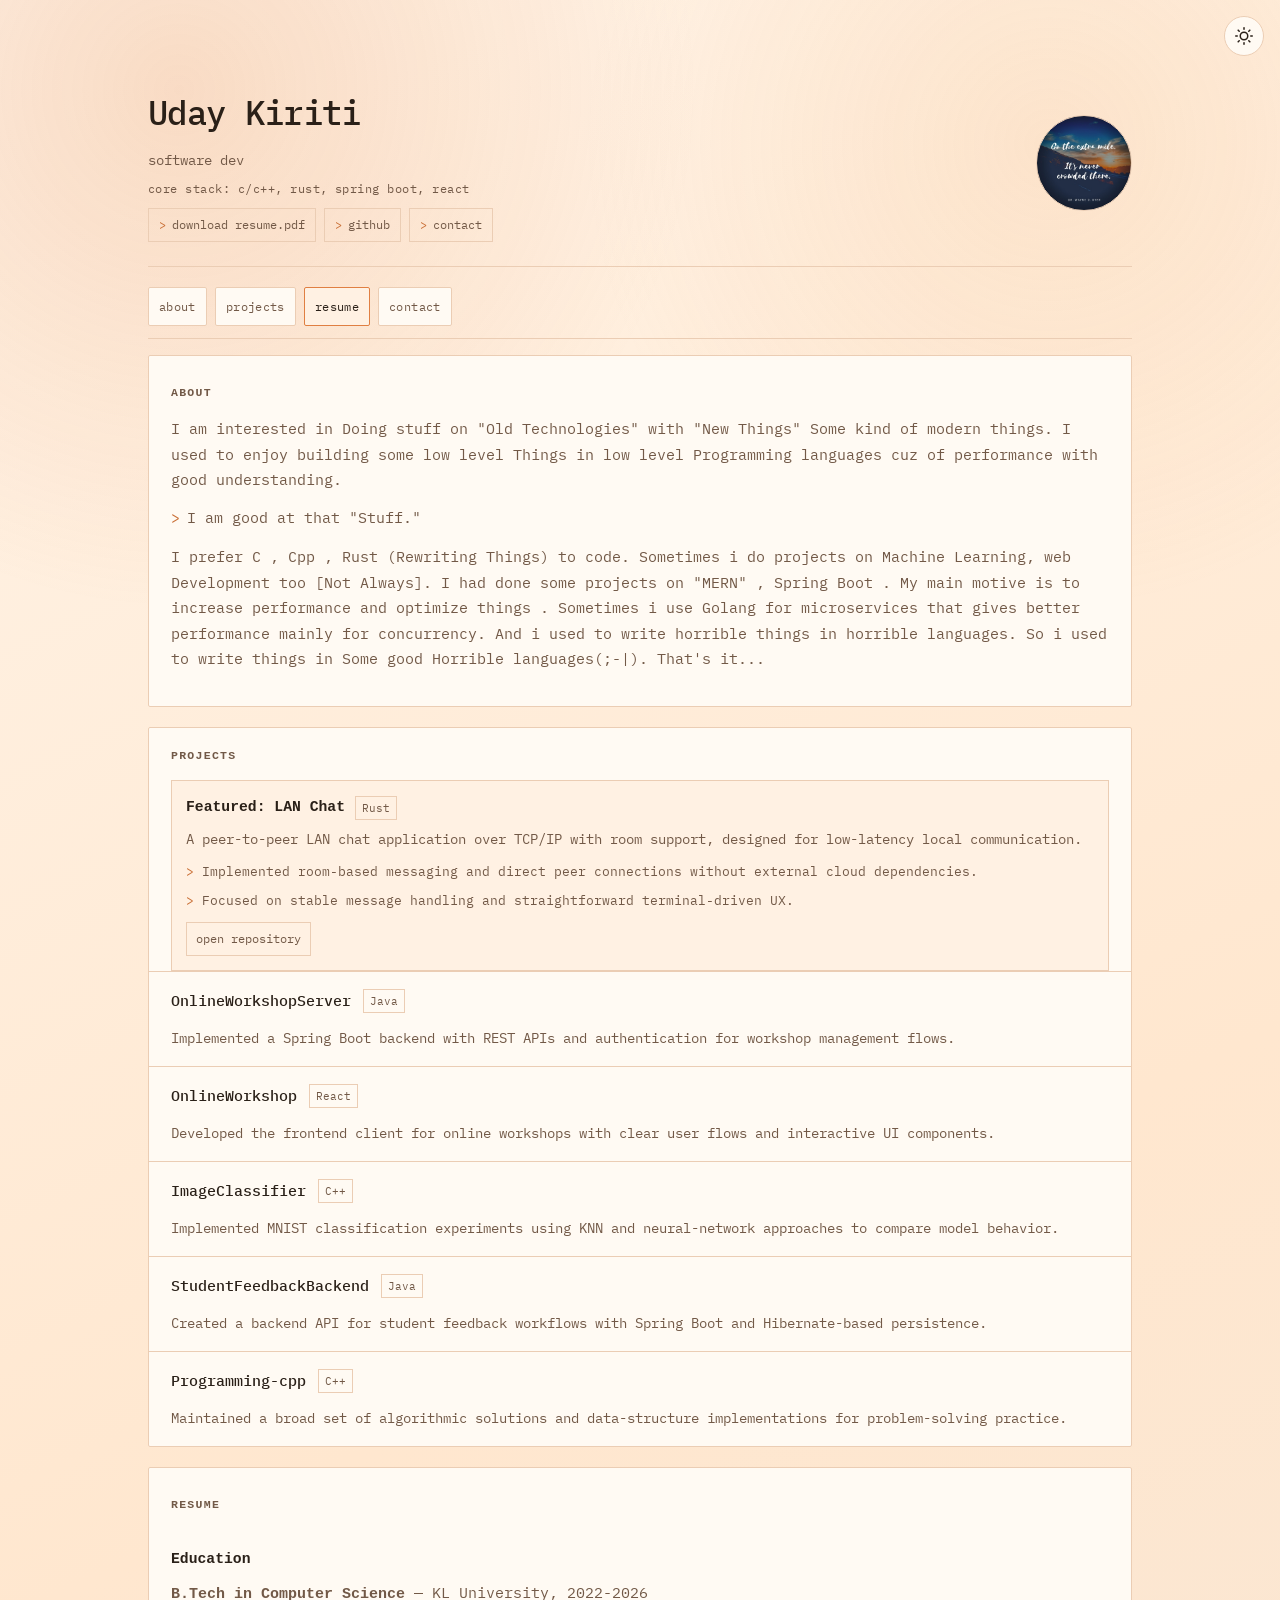
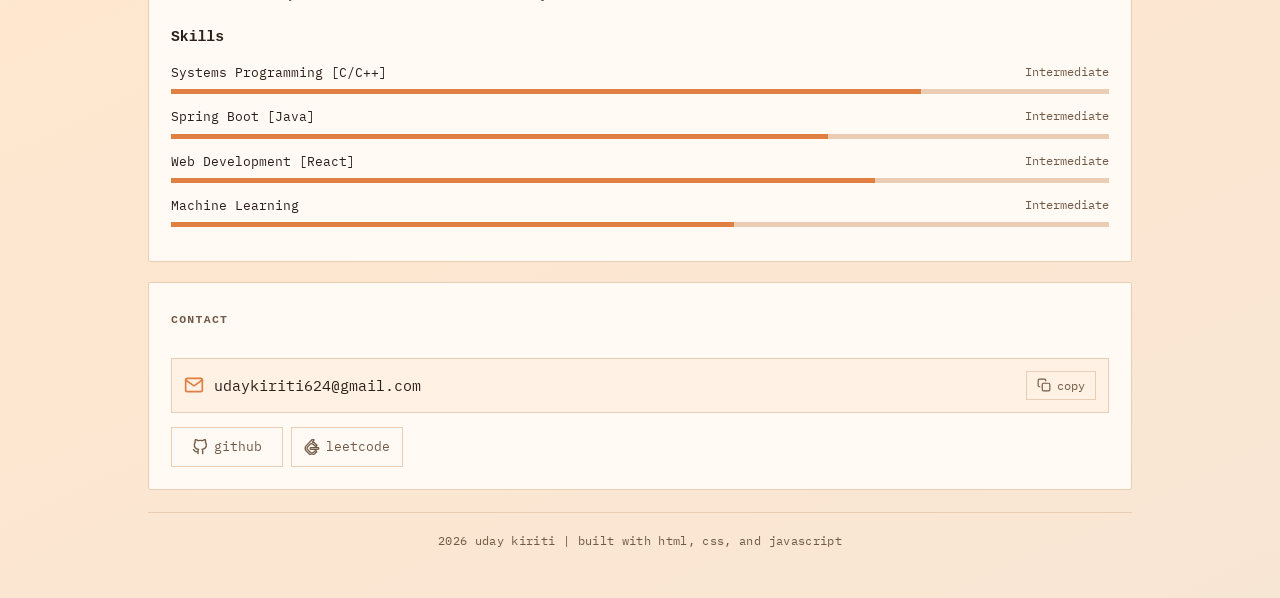
==== commit fb99a881: "update index.html removed that konsole stuff" ====
--- a/index.html
+++ b/index.html
@@ -128,10 +128,6 @@
             <li>I am good at that "Stuff."</li>
           </ul>
           <p>I prefer C , Cpp , Rust (Rewriting Things) to code. Sometimes i do projects on Machine Learning, web Development too [Not Always]. I had done some projects on "MERN" , Spring Boot . My main motive is to increase performance and optimize things . Sometimes i use Golang for microservices that gives better performance mainly for concurrency. And i used to write horrible things in horrible languages. So i used to write things in Some good Horrible languages(;-|). That's it...</p>
-          <pre class="mini-terminal" aria-label="Quick terminal style summary">$ whoami
-uday kiriti
-$ stack
-c/c++, rust, spring boot, react</pre>
         </section>
 
         <section id="projects" class="box">
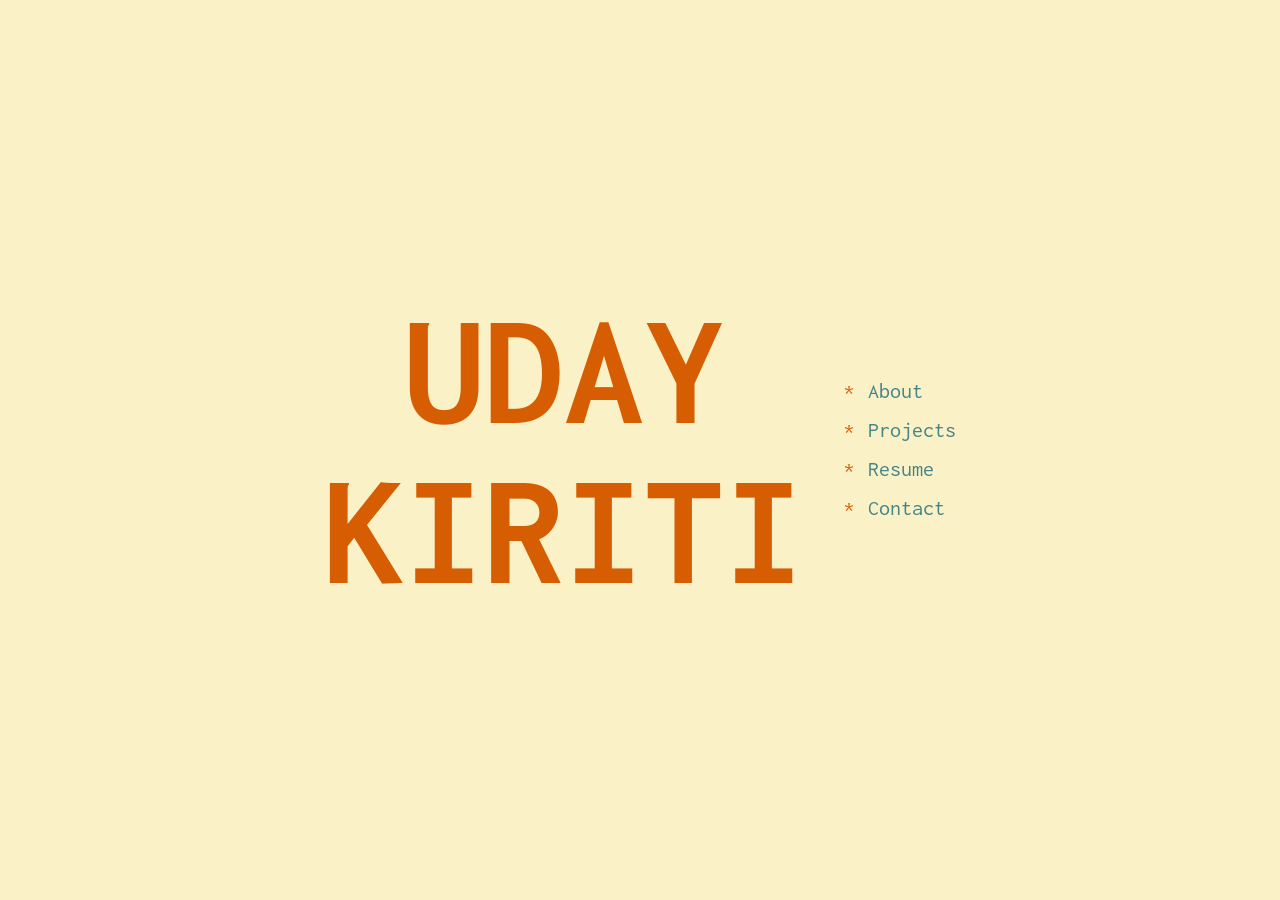
==== commit 8844e825: "my minimal and clean personal page" ====
--- a/index.html
+++ b/index.html
@@ -1,274 +1,29 @@
 <!DOCTYPE html>
 <html lang="en">
-
 <head>
   <meta charset="utf-8" />
-  <meta name="viewport" content="width=device-width,initial-scale=1" />
-  <meta http-equiv="Cache-Control" content="no-cache, no-store, must-revalidate" />
-  <meta http-equiv="Pragma" content="no-cache" />
-  <meta http-equiv="Expires" content="0" />
-  <meta name="description" content="Uday Kiriti - Software Developer specializing in C++ and Web Technologies" />
-  <meta name="author" content="Uday Kiriti" />
-  <meta name="theme-color" content="#fff4e8" />
-
-  <!-- Open Graph -->
-  <meta property="og:title" content="Uday Kiriti - Software Developer" />
-  <meta property="og:description" content="Software Developer specializing in C++ and Web Technologies" />
-  <meta property="og:type" content="website" />
-  <meta property="og:url" content="https://udaykiriti.github.io" />
-
-  <!-- Twitter Card -->
-  <meta name="twitter:card" content="summary" />
-  <meta name="twitter:title" content="Uday Kiriti" />
-  <meta name="twitter:description" content="Software Developer specializing in C++ and Web Technologies" />
-
+  <meta name="viewport" content="width=device-width, initial-scale=1.0" />
+  <meta name="description" content="Uday Kiriti — Systems programmer, C++, Rust, KL University" />
+  <meta name="theme-color" content="#282828" />
   <title>Uday Kiriti</title>
-
-  <!-- Favicon -->
-  <link rel="icon"
-    href="data:image/svg+xml,<svg xmlns='http://www.w3.org/2000/svg' viewBox='0 0 100 100'><text y='.9em' font-size='90'>U</text></svg>" />
-
-  <!-- PWA Manifest -->
-  <link rel="manifest" href="manifest.json" />
-  <meta name="apple-mobile-web-app-capable" content="yes" />
-  <meta name="apple-mobile-web-app-status-bar-style" content="black-translucent" />
-
-  <!-- Fonts -->
-  <link rel="preconnect" href="https://fonts.googleapis.com">
-  <link rel="preconnect" href="https://fonts.gstatic.com" crossorigin>
-  <link rel="preload" href="https://fonts.googleapis.com/css2?family=IBM+Plex+Mono:wght@400;500&display=swap"
-    as="style" />
-  <link href="https://fonts.googleapis.com/css2?family=IBM+Plex+Mono:wght@400;500&display=swap" rel="stylesheet">
-
+  <link rel="icon" href="data:image/svg+xml,<svg xmlns='http://www.w3.org/2000/svg' viewBox='0 0 100 100'><text y='.9em' font-size='90'>U</text></svg>" />
+  <link rel="preconnect" href="https://fonts.googleapis.com" />
+  <link rel="preconnect" href="https://fonts.gstatic.com" crossorigin />
+  <link href="https://fonts.googleapis.com/css2?family=Inconsolata:wght@400;700&display=swap" rel="stylesheet" />
   <link rel="stylesheet" href="style.css" />
-
-  <!-- JSON-LD Structured Data -->
-  <script type="application/ld+json">
-  {
-    "@context": "https://schema.org",
-    "@type": "Person",
-    "name": "Uday Kiriti",
-    "url": "https://udaykiriti.github.io",
-    "jobTitle": "Software Developer",
-    "description": "Software Developer specializing in C++ and Web Technologies",
-    "email": "udaykiriti624@gmail.com",
-    "sameAs": [
-      "https://github.com/udaykiriti",
-      "https://leetcode.com/u/Uday9__/"
-    ],
-    "knowsAbout": ["C++", "Java", "Python", "Rust", "React", "Spring Boot", "Web Development"],
-    "alumniOf": {
-      "@type": "CollegeOrUniversity",
-      "name": "KL University"
-    }
-  }
-  </script>
 </head>
-
-<body>
-  <!-- Skip to content link -->
-  <a href="#main-content" class="skip-link">skip to content</a>
-
-  <div class="progress-bar" role="progressbar" aria-label="Page scroll progress">
-    <div class="progress-bar-fill"></div>
+<body class="index">
+  <div class="container">
+    <article class="index-article">
+      <h1>UDAY<br>KIRITI</h1>
+      <ul>
+        <li><a href="about.html">About</a></li>
+        <li><a href="projects.html">Projects</a></li>
+        <li><a href="resume.html">Resume</a></li>
+        <li><a href="contact.html">Contact</a></li>
+      </ul>
+    </article>
   </div>
-
-  <!-- Theme toggle button -->
-  <button class="theme-toggle" id="themeToggle" aria-label="Toggle theme" title="Toggle theme">
-    <svg class="theme-icon sun-icon" width="20" height="20" viewBox="0 0 24 24" fill="none" stroke="currentColor" stroke-width="2" stroke-linecap="round" stroke-linejoin="round">
-      <circle cx="12" cy="12" r="5"></circle>
-      <line x1="12" y1="1" x2="12" y2="3"></line>
-      <line x1="12" y1="21" x2="12" y2="23"></line>
-      <line x1="4.22" y1="4.22" x2="5.64" y2="5.64"></line>
-      <line x1="18.36" y1="18.36" x2="19.78" y2="19.78"></line>
-      <line x1="1" y1="12" x2="3" y2="12"></line>
-      <line x1="21" y1="12" x2="23" y2="12"></line>
-      <line x1="4.22" y1="19.78" x2="5.64" y2="18.36"></line>
-      <line x1="18.36" y1="5.64" x2="19.78" y2="4.22"></line>
-    </svg>
-    <svg class="theme-icon rust-icon" xmlns="http://www.w3.org/2000/svg" width="20" height="20" viewBox="0 0 24 24" fill="none" stroke="currentColor" stroke-width="2" stroke-linecap="round" stroke-linejoin="round"><path d="M10.29 3.86L1.82 18a2 2 0 0 0 1.71 3h16.94a2 2 0 0 0 1.71-3L13.71 3.86a2 2 0 0 0-3.42 0z"></path></svg>
-  </button>
-
-  <!-- Toast notification -->
-  <div class="toast" id="toast" role="alert" aria-live="polite"></div>
-
-  <div class="page">
-    <div class="layout-shell">
-      <header>
-        <div>
-          <h1>Uday Kiriti</h1>
-          <div class="subtitle" style="opacity: 0;" id="subtitle">
-            <span class="typing-text"></span>
-          </div>
-          <p class="core-stack">core stack: c/c++, rust, spring boot, react</p>
-          <div class="hero-actions">
-            <a href="resume.pdf" class="resume-link" aria-label="Download resume PDF">download resume.pdf</a>
-            <a href="https://github.com/udaykiriti" class="resume-link" target="_blank" rel="noopener" aria-label="Open GitHub profile (opens in a new tab)">github</a>
-            <a href="#contact" class="resume-link" aria-label="Jump to contact section">contact</a>
-          </div>
-        </div>
-        <div class="photo" role="img" aria-label="Uday Kiriti profile photo"></div>
-      </header>
-
-      <nav class="box" aria-label="Main navigation">
-        <ul>
-          <li><a href="#about">about</a></li>
-          <li><a href="#projects">projects</a></li>
-          <li><a href="#resume">resume</a></li>
-          <li><a href="#contact">contact</a></li>
-        </ul>
-        <hr />
-      </nav>
-
-      <main id="main-content">
-        <section id="about" class="box">
-          <h2>About</h2>
-          <p>I am interested in Doing stuff on "Old Technologies" with "New Things" Some kind of modern things. I used to enjoy building some low level Things in low level Programming languages cuz of performance with good understanding.</p>
-          <ul>
-            <li>I am good at that "Stuff."</li>
-          </ul>
-          <p>I prefer C , Cpp , Rust (Rewriting Things) to code. Sometimes i do projects on Machine Learning, web Development too [Not Always]. I had done some projects on "MERN" , Spring Boot . My main motive is to increase performance and optimize things . Sometimes i use Golang for microservices that gives better performance mainly for concurrency. And i used to write horrible things in horrible languages. So i used to write things in Some good Horrible languages(;-|). That's it...</p>
-        </section>
-
-        <section id="projects" class="box">
-          <h2>Projects</h2>
-          <article class="featured-project" aria-label="Featured project">
-            <div class="featured-head">
-              <h3>Featured: LAN Chat</h3>
-              <span class="proj-meta">Rust</span>
-            </div>
-            <p class="featured-desc">A peer-to-peer LAN chat application over TCP/IP with room support, designed for low-latency local communication.</p>
-            <ul class="featured-points">
-              <li>Implemented room-based messaging and direct peer connections without external cloud dependencies.</li>
-              <li>Focused on stable message handling and straightforward terminal-driven UX.</li>
-            </ul>
-            <a href="https://gitlab.com/udaykiriti624/chatvialan-rust.git" target="_blank" rel="noopener" class="featured-link" aria-label="Open LAN Chat repository (opens in a new tab)">open repository</a>
-          </article>
-          <ul class="project-list">
-            <li data-tags="java backend api spring-boot">
-              <a href="https://github.com/udaykiriti/OnlineWorkshopServer" target="_blank"
-                rel="noopener" aria-label="OnlineWorkshopServer project repository (opens in a new tab)">OnlineWorkshopServer</a>
-              <span class="proj-meta">Java</span>
-              <div class="proj-desc">Implemented a Spring Boot backend with REST APIs and authentication for workshop management flows.</div>
-            </li>
-            <li data-tags="react frontend ui">
-              <a href="https://github.com/udaykiriti/OnlineWorkshop" target="_blank" rel="noopener" aria-label="OnlineWorkshop project repository (opens in a new tab)">OnlineWorkshop</a>
-              <span class="proj-meta">React</span>
-              <div class="proj-desc">Developed the frontend client for online workshops with clear user flows and interactive UI components.</div>
-            </li>
-            <li data-tags="c++ ml">
-              <a href="https://github.com/udaykiriti/ImageClassifier" target="_blank" rel="noopener" aria-label="ImageClassifier project repository (opens in a new tab)">ImageClassifier</a>
-              <span class="proj-meta">C++</span>
-              <div class="proj-desc">Implemented MNIST classification experiments using KNN and neural-network approaches to compare model behavior.</div>
-            </li>
-            <li data-tags="java backend api spring-boot">
-              <a href="https://github.com/udaykiriti/StudentFeedbackSystemBackend" target="_blank"
-                rel="noopener" aria-label="StudentFeedbackBackend project repository (opens in a new tab)">StudentFeedbackBackend</a>
-              <span class="proj-meta">Java</span>
-              <div class="proj-desc">Created a backend API for student feedback workflows with Spring Boot and Hibernate-based persistence.</div>
-            </li>
-            <li data-tags="c++ algorithms">
-              <a href="https://github.com/udaykiriti/Programming-cpp" target="_blank" rel="noopener" aria-label="Programming-cpp project repository (opens in a new tab)">Programming-cpp</a>
-              <span class="proj-meta">C++</span>
-              <div class="proj-desc">Maintained a broad set of algorithmic solutions and data-structure implementations for problem-solving practice.</div>
-            </li>
-          </ul>
-        </section>
-
-        <section id="resume" class="box">
-        <h2>Resume</h2>
-        <h3>Education</h3>
-        <p><strong>B.Tech in Computer Science</strong> — KL University, 2022-2026</p>
-
-        <h3>Skills</h3>
-        <div class="skills-visual">
-          <div class="skill-item">
-            <div class="skill-header">
-              <span class="skill-name">Systems Programming [C/C++]</span>
-              <span class="skill-level">Intermediate</span>
-            </div>
-            <div class="skill-bar-container">
-              <div class="skill-bar" data-level="80"></div>
-            </div>
-          </div>
-          <div class="skill-item">
-            <div class="skill-header">
-              <span class="skill-name">Spring Boot [Java]</span>
-              <span class="skill-level">Intermediate</span>
-            </div>
-            <div class="skill-bar-container">
-              <div class="skill-bar" data-level="70"></div>
-            </div>
-          </div>
-          <div class="skill-item">
-            <div class="skill-header">
-              <span class="skill-name">Web Development [React]</span>
-              <span class="skill-level">Intermediate</span>
-            </div>
-            <div class="skill-bar-container">
-              <div class="skill-bar" data-level="75"></div>
-            </div>
-          </div>
-          <div class="skill-item">
-            <div class="skill-header">
-              <span class="skill-name">Machine Learning</span>
-              <span class="skill-level">Intermediate</span>
-            </div>
-            <div class="skill-bar-container">
-              <div class="skill-bar" data-level="60"></div>
-            </div>
-          </div>
-        </div>
-        </section>
-
-        <section id="contact" class="box">
-        <h2>Contact</h2>
-        <div class="email-container">
-          <svg class="email-icon" width="20" height="20" viewBox="0 0 24 24" fill="none" stroke="currentColor" stroke-width="2" stroke-linecap="round" stroke-linejoin="round">
-            <path d="M4 4h16c1.1 0 2 .9 2 2v12c0 1.1-.9 2-2 2H4c-1.1 0-2-.9-2-2V6c0-1.1.9-2 2-2z"></path>
-            <polyline points="22,6 12,13 2,6"></polyline>
-          </svg>
-          <a href="mailto:udaykiriti624@gmail.com" class="email-link" data-email="udaykiriti624@gmail.com">
-            udaykiriti624@gmail.com
-          </a>
-          <button class="copy-btn" data-copy="udaykiriti624@gmail.com" aria-label="Copy email address to clipboard" title="Copy email">
-            <svg width="14" height="14" viewBox="0 0 24 24" fill="none" stroke="currentColor" stroke-width="2" stroke-linecap="round" stroke-linejoin="round">
-              <rect x="9" y="9" width="13" height="13" rx="2" ry="2"></rect>
-              <path d="M5 15H4a2 2 0 0 1-2-2V4a2 2 0 0 1 2-2h9a2 2 0 0 1 2 2v1"></path>
-            </svg>
-            <span class="copy-text">copy</span>
-          </button>
-        </div>
-        <div class="social-links">
-          <a href="https://github.com/udaykiriti" target="_blank" rel="noopener" aria-label="GitHub profile (opens in a new tab)">
-            <svg width="16" height="16" viewBox="0 0 24 24" fill="none" stroke="currentColor" stroke-width="2" stroke-linecap="round" stroke-linejoin="round">
-              <path d="M9 19c-5 1.5-5-2.5-7-3m14 6v-3.87a3.37 3.37 0 0 0-.94-2.61c3.14-.35 6.44-1.54 6.44-7A5.44 5.44 0 0 0 20 4.77 5.07 5.07 0 0 0 19.91 1S18.73.65 16 2.48a13.38 13.38 0 0 0-7 0C6.27.65 5.09 1 5.09 1A5.07 5.07 0 0 0 5 4.77a5.44 5.44 0 0 0-1.5 3.78c0 5.42 3.3 6.61 6.44 7A3.37 3.37 0 0 0 9 18.13V22"></path>
-            </svg>
-            <span>github</span>
-          </a>
-          <a href="https://leetcode.com/u/Uday9__/" target="_blank" rel="noopener" aria-label="LeetCode profile (opens in a new tab)">
-            <svg width="16" height="16" viewBox="0 0 24 24" fill="none" stroke="currentColor" stroke-width="2" stroke-linecap="round" stroke-linejoin="round">
-              <path d="M13.483 0a1.374 1.374 0 0 0-.961.438L7.116 6.226l-3.854 4.126a5.266 5.266 0 0 0-1.209 2.104 5.35 5.35 0 0 0-.125.513 5.527 5.527 0 0 0 .062 2.362 5.83 5.83 0 0 0 .349 1.017 5.938 5.938 0 0 0 1.271 1.818l4.277 4.193.039.038c2.248 2.165 5.852 2.133 8.063-.074l2.396-2.392c.54-.54.54-1.414.003-1.955a1.378 1.378 0 0 0-1.951-.003l-2.396 2.392a3.021 3.021 0 0 1-4.205.038l-.02-.019-4.276-4.193c-.652-.64-.972-1.469-.948-2.263a2.68 2.68 0 0 1 .066-.523 2.545 2.545 0 0 1 .619-1.164L9.13 8.114c1.058-1.134 3.204-1.27 4.43-.278l3.501 2.831c.593.48 1.461.387 1.94-.207a1.384 1.384 0 0 0-.207-1.943l-3.5-2.831c-.8-.647-1.766-1.045-2.774-1.202l2.015-2.158A1.384 1.384 0 0 0 13.483 0zm-2.866 12.815a1.38 1.38 0 0 0-1.38 1.382 1.38 1.38 0 0 0 1.38 1.382H20.79a1.38 1.38 0 0 0 1.38-1.382 1.38 1.38 0 0 0-1.38-1.382z"></path>
-            </svg>
-            <span>leetcode</span>
-          </a>
-        </div>
-        </section>
-      </main>
-    </div>
-
-    <!-- Back to top button -->
-    <button class="back-to-top" id="backToTop" aria-label="Back to top" title="Back to top">
-      <span aria-hidden="true">^</span>
-    </button>
-
-    <footer>
-      <div class="footer-meta">2026 uday kiriti | built with html, css, and javascript</div>
-    </footer>
-
-  </div>
-
-  <script src="script.js"></script>
+  <footer><span>Made with ♥ in 2026</span></footer>
 </body>
-
 </html>
--- a/style.css
+++ b/style.css
@@ -1,899 +1,250 @@
-:root,
-[data-theme="light"] {
-  --bg: #fff4e8;
-  --bg-mix: #ffe7cf;
-  --bg-end: #f8e6d4;
-  --surface: #fffaf3;
-  --surface-soft: #fff1e3;
-  --text: #2a2018;
-  --text-muted: #725947;
-  --accent: #e07f42;
-  --accent-soft: #c96e34;
-  --border: #ebcdb4;
-  --radius: 2px;
-  --shadow: 0 8px 18px rgba(183, 120, 66, 0.1);
-}
-
-[data-theme="rust"] {
-  --bg: #0f0f0f;
-  --bg-mix: #0f0f0f;
-  --bg-end: #0f0f0f;
-  --surface: #171717;
-  --surface-soft: #1f1f1f;
-  --text: #f2e7da;
-  --text-muted: #bda996;
-  --accent: #ff8a3d;
-  --accent-soft: #de6f2b;
-  --border: #5a3b27;
-  --radius: 0px;
-  --shadow: 0 0 0 rgba(0, 0, 0, 0);
-}
-
-* {
-  box-sizing: border-box;
+/* ── Uday Kiriti — gruvbox minimal (vinc.cc style) ── */
+
+:root {
+  --bg:      #282828;
+  --bg-code: #3c3836;
+  --text:    #ebdbb2;
+  --dim:     #bdae93;
+  --heading: #fbf1c7;
+  --accent:  #d65d0e;
+  --link:    #83a598;
+  --link-h:  #8ec07c;
+}
+
+@media (prefers-color-scheme: light) {
+  :root {
+    --bg:      #fbf1c7;
+    --bg-code: #ebdbb2;
+    --text:    #3c3836;
+    --dim:     #665c54;
+    --heading: #282828;
+    --accent:  #d65d02;
+    --link:    #458588;
+    --link-h:  #689d6a;
+  }
+}
+
+*, *::before, *::after { box-sizing: border-box; }
+body { margin: 0; }
+
+body {
+  font-family: "Inconsolata", monospace;
+  font-size: 20px;
+  line-height: 1.5em;
+  background: var(--bg);
+  color: var(--text);
+  min-height: 100vh;
+}
+
+/* ── Container ── */
+.container {
+  max-width: calc(640px + 4em);
+  margin: 0 auto;
+  padding: 1.5em 1em;
+}
+
+/* ══════════════════════
+   INDEX PAGE
+══════════════════════ */
+body.index {
+  display: flex;
+  flex-direction: column;
+  justify-content: center;
+  align-items: center;
+}
+
+body.index .container { padding: 1em; }
+
+.index-article {
+  display: flex;
+  justify-content: center;
+  align-items: center;
+  gap: 1.5em;
+}
+
+.index-article h1::before { content: none; }
+
+.index-article h1 {
+  font-size: 8em;
+  font-weight: 700;
+  color: var(--accent);
+  line-height: 1;
   margin: 0;
+  text-transform: uppercase;
+}
+
+.index-article ul {
+  list-style: none;
   padding: 0;
-}
-
-html {
-  scroll-behavior: smooth;
-}
-
-body {
-  background: linear-gradient(155deg, var(--bg) 0%, var(--bg-mix) 58%, var(--bg-end) 100%);
+  margin: 0 0 0 0.5em;
+}
+
+.index-article ul li { margin: 0.4em 0; padding-left: 1.2em; position: relative; }
+.index-article ul li::before { content: "* "; color: var(--accent); position: absolute; left: 0; }
+
+.index-article ul a {
+  color: var(--link);
+  font-size: 1.1em;
+  text-decoration: none;
+}
+.index-article ul a:hover { color: var(--link-h); text-decoration: underline; }
+
+body.index footer { display: none; }
+
+@media (max-width: 600px) {
+  .index-article { flex-direction: column; text-align: center; }
+  .index-article h1 { font-size: 20vw; }
+  .index-article ul { margin-left: 0; text-align: left; }
+}
+
+/* ══════════════════════
+   CONTENT PAGES
+══════════════════════ */
+
+/* ── Breadcrumb ── */
+.breadcrumb {
+  color: var(--dim);
+  margin-bottom: 2em;
+  font-size: 0.9em;
+}
+.breadcrumb a { color: var(--link); text-decoration: none; }
+.breadcrumb a:hover { color: var(--link-h); text-decoration: underline; }
+
+/* ── Headings ── */
+h1 {
+  font-size: 1em;
+  font-weight: 700;
+  text-transform: uppercase;
+  color: var(--heading);
+  margin: 0 0 1.5em;
+  text-align: center;
+}
+h1::before { content: "# "; color: var(--accent); }
+
+h2 {
+  font-size: 1em;
+  font-weight: 700;
+  text-transform: uppercase;
+  color: var(--heading);
+  margin: 2em 0 0.8em;
+}
+h2::before { content: "## "; color: var(--accent); }
+h2.no-prefix::before { content: none; }
+
+/* ── Text ── */
+p { margin: 1em 0; color: var(--text); }
+strong { color: var(--heading); font-weight: 700; }
+
+/* ── Links ── */
+a {
+  color: var(--link);
+  text-decoration-thickness: 2px;
+  text-underline-offset: 3px;
+  text-decoration-color: rgba(131,165,152,0.3);
+}
+a:visited { color: var(--link); }
+a:hover { color: var(--link-h); }
+
+@media (prefers-color-scheme: light) {
+  a { text-decoration-color: rgba(69,133,136,0.3); }
+  a:hover { text-decoration-color: rgba(104,157,106,0.3); }
+}
+
+/* ── Lists ── */
+ul { list-style: none; padding: 0; margin: 0; }
+ul li {
+  padding-left: 1.2em;
+  position: relative;
+  margin: 0.4em 0;
   color: var(--text);
-  font-family: "IBM Plex Mono", "SFMono-Regular", Menlo, Consolas, monospace;
-  font-size: 15px;
-  line-height: 1.7;
-  min-height: 100vh;
-  max-width: 100%;
-  overflow-x: hidden;
-}
-
-body::before {
-  content: "";
-  position: fixed;
-  inset: 0;
-  pointer-events: none;
-  z-index: 0;
-  background:
-    radial-gradient(circle at 14% 10%, rgba(224, 127, 66, 0.2), transparent 38%),
-    radial-gradient(circle at 82% 16%, rgba(240, 176, 115, 0.18), transparent 36%);
-}
-
-[data-theme="rust"] body::before {
-  display: none;
-}
-
-::selection {
-  background: var(--accent);
-  color: #fff;
-}
-
-.skip-link {
-  position: absolute;
-  top: -100%;
-  left: 12px;
-  z-index: 1000;
-  padding: 10px 12px;
-  border: 1px solid var(--accent);
-  background: var(--surface);
-  color: var(--text);
-  font-size: 12px;
-}
-
-.skip-link:focus {
-  top: 12px;
-}
-
-.progress-bar {
-  position: fixed;
-  top: 0;
-  left: 0;
-  right: 0;
-  height: 2px;
-  z-index: 100;
-}
-
-.progress-bar-fill {
-  width: 0;
-  height: 100%;
-  background: var(--accent);
-  transition: width 0.08s linear;
-}
-
-.theme-toggle {
-  position: fixed;
-  top: 16px;
-  right: 16px;
-  z-index: 120;
-  width: 40px;
-  height: 40px;
-  border: 1px solid var(--border);
-  border-radius: 999px;
-  background: var(--surface);
-  color: var(--text);
-  display: inline-flex;
-  align-items: center;
-  justify-content: center;
-  cursor: pointer;
-}
-
-.theme-toggle:hover {
-  border-color: var(--accent);
-  color: var(--accent);
-}
-
-.theme-icon {
-  width: 18px;
-  height: 18px;
-}
-
-[data-theme="rust"] .sun-icon {
-  display: none;
-}
-
-[data-theme="light"] .rust-icon {
-  display: none;
-}
-
-[data-theme="rust"] .box,
-[data-theme="rust"] .featured-project,
-[data-theme="rust"] .mini-terminal,
-[data-theme="rust"] .stat,
-[data-theme="rust"] .email-container,
-[data-theme="rust"] .ascii-art,
-[data-theme="rust"] .resume-link,
-[data-theme="rust"] .social-links a,
-[data-theme="rust"] .copy-btn,
-[data-theme="rust"] nav a,
-[data-theme="rust"] .resume-link {
-  background: var(--surface);
-  border-color: var(--border);
-  border-width: 2px;
-}
-
-[data-theme="rust"] .box:hover {
-  border-color: var(--accent);
-  background: #1a1a1a;
-}
-
-[data-theme="rust"] .theme-toggle,
-[data-theme="rust"] .back-to-top,
-[data-theme="rust"] .toast {
-  background: #121212;
-  border-color: var(--border);
-  border-width: 2px;
-}
-
-[data-theme="rust"] .progress-bar-fill {
-  background: var(--accent);
-  box-shadow: 0 0 10px rgba(255, 138, 61, 0.35);
-}
-
-[data-theme="rust"] nav a.active {
-  background: var(--surface-soft);
-  border-color: var(--accent);
-}
-
-[data-theme="rust"] .box,
-[data-theme="rust"] .featured-project,
-[data-theme="rust"] .mini-terminal,
-[data-theme="rust"] .stat,
-[data-theme="rust"] .email-container,
-[data-theme="rust"] .ascii-art,
-[data-theme="rust"] .resume-link,
-[data-theme="rust"] .social-links a,
-[data-theme="rust"] .copy-btn,
-[data-theme="rust"] nav a,
-[data-theme="rust"] .theme-toggle,
-[data-theme="rust"] .back-to-top,
-[data-theme="rust"] .toast {
-  transition: none !important;
-  border-radius: 0;
-}
-
-.page {
-  width: min(100%, 1180px);
-  margin: 0 auto;
-  padding: clamp(64px, 7vw, 84px) clamp(12px, 3.6vw, 28px) clamp(28px, 5vw, 48px);
-  position: relative;
-  z-index: 1;
-}
-
-.layout-shell {
-  display: grid;
-  grid-template-columns: 1fr;
-  gap: 16px;
-  align-items: stretch;
-}
-
-header {
-  display: flex;
-  justify-content: space-between;
-  align-items: center;
-  gap: 24px;
-  padding-bottom: 24px;
-  margin-bottom: 4px;
-  border-bottom: 1px solid var(--border);
-}
-
-h1 {
-  font-size: clamp(1.7rem, 4vw, 2.1rem);
-  font-weight: 500;
-  letter-spacing: -0.02em;
-}
-
-.subtitle {
-  margin-top: 8px;
-  font-size: 0.9rem;
-  color: var(--text-muted);
-  height: 22px;
-  display: flex;
-  align-items: center;
-  white-space: nowrap;
-  overflow: hidden;
-}
-
-.typing-text {
-  display: inline-block;
-  width: 22ch;
-  overflow: hidden;
-}
-
-.core-stack {
-  margin-top: 8px;
-  margin-bottom: 8px;
-  font-size: 0.75rem;
-  letter-spacing: 0.04em;
-  color: var(--text-muted);
-}
-
-.resume-link {
-  display: inline-flex;
-  align-items: center;
-  gap: 6px;
-  border: 1px solid var(--border);
-  color: var(--text-muted);
-  padding: 6px 10px;
-  font-size: 0.74rem;
-  text-transform: lowercase;
-}
-
-.resume-link::before {
-  content: ">";
-  color: var(--accent-soft);
-}
-
-.resume-link:hover,
-.resume-link:focus-visible {
-  color: var(--text);
-  border-color: var(--accent);
-}
-
-.hero-actions {
+}
+ul li::before { content: "* "; position: absolute; left: 0; color: var(--accent); }
+
+/* ── About meta chips ── */
+.about-meta {
   display: flex;
   flex-wrap: wrap;
-  gap: 8px;
-}
-
-.photo {
-  width: 96px;
-  height: 96px;
-  border-radius: 999px;
-  border: 1px solid var(--border);
-  background: var(--surface) url("profile.png") center/cover no-repeat;
-  flex-shrink: 0;
-}
-
-nav.box {
-  background: transparent;
-  border: 0;
-  padding: 0;
-}
-
-nav ul {
-  list-style: none;
-  display: flex;
-  flex-wrap: wrap;
-  gap: 8px;
-  margin-bottom: 12px;
-}
-
-nav li {
-  margin: 0;
-  padding: 0;
-}
-
-nav li::before {
-  display: none;
-}
-
-nav a {
-  display: inline-block;
-  font-size: 0.78rem;
-  text-transform: lowercase;
-  letter-spacing: 0.03em;
-  padding: 8px 10px;
-  border: 1px solid var(--border);
-  border-radius: var(--radius);
-  color: var(--text-muted);
-  background: var(--surface);
-}
-
-nav a:hover,
-nav a:focus-visible {
-  color: var(--text);
-  border-color: var(--accent);
-  background: var(--surface-soft);
-}
-
-nav a.active {
-  color: var(--text);
-  border-color: var(--accent);
-  background: var(--surface-soft);
-}
-
-nav hr {
-  border: 0;
-  border-top: 1px solid var(--border);
-}
-
-main {
-  display: grid;
-  gap: clamp(12px, 2.4vw, 18px);
-}
-
-.box {
-  border: 1px solid var(--border);
-  border-radius: var(--radius);
-  background: var(--surface);
-  padding: clamp(14px, 2.8vw, 22px);
-}
-
-.box:hover {
-  border-color: var(--accent-soft);
-}
-
-.reveal {
-  opacity: 0;
-  transform: translateY(12px);
-}
-
-.reveal.visible {
-  opacity: 1;
-  transform: translateY(0);
-  transition: opacity 0.45s ease, transform 0.45s ease;
-}
-
-h2 {
-  font-size: 0.72rem;
-  letter-spacing: 0.11em;
-  text-transform: uppercase;
-  color: var(--text-muted);
-  margin-bottom: 14px;
-  display: inline-flex;
-  align-items: center;
-  gap: 8px;
-}
-
-h3 {
-  font-size: 0.92rem;
-  margin-top: 18px;
-  margin-bottom: 8px;
-}
-
-p,
-li,
-.proj-desc {
-  color: var(--text-muted);
-  overflow-wrap: anywhere;
-}
-
-p {
-  margin-bottom: 12px;
-}
-
-ul {
-  list-style: none;
-}
-
-li {
-  margin: 8px 0;
-  padding-left: 16px;
-  position: relative;
-}
-
-li::before {
-  content: ">";
-  position: absolute;
-  left: 0;
-  color: var(--accent-soft);
-}
-
-#about ul {
-  margin: 10px 0 14px;
-}
-
-.mini-terminal {
-  border: 1px solid var(--border);
-  background: var(--surface-soft);
-  color: var(--text-muted);
-  font-size: 0.78rem;
-  line-height: 1.6;
-  padding: 10px 12px;
-  white-space: pre-wrap;
-}
-
-#projects.box {
-  padding: 0;
-}
-
-#projects.box h2 {
-  margin: 0;
-  padding: 18px 22px 0;
-}
-
+  color: var(--dim);
+  font-size: 0.85em;
+  margin-bottom: 1em;
+}
+.about-meta span::after { content: " · "; color: var(--accent); }
+.about-meta span:last-child::after { content: ""; }
+
+/* ── Featured project ── */
 .featured-project {
-  margin: 14px 22px 0;
-  border: 1px solid var(--border);
-  background: var(--surface-soft);
-  padding: 14px;
-}
-
-.featured-head {
-  display: flex;
-  flex-wrap: wrap;
-  align-items: center;
-  gap: 8px;
-}
-
-.featured-head h3 {
-  margin: 0;
-  font-size: 0.92rem;
-}
-
-.featured-desc {
-  margin-top: 8px;
-  margin-bottom: 8px;
-  font-size: 0.88rem;
-}
-
-.featured-points {
-  margin-bottom: 10px;
-}
-
-.featured-points li {
-  margin: 6px 0;
-  font-size: 0.84rem;
-}
-
-.featured-link {
-  display: inline-flex;
-  align-items: center;
-  border: 1px solid var(--border);
-  color: var(--text-muted);
-  font-size: 0.74rem;
-  padding: 6px 9px;
-}
-
-.featured-link:hover,
-.featured-link:focus-visible {
-  border-color: var(--accent);
-  color: var(--text);
-}
-
-.project-list li {
-  margin: 0;
-  padding: 16px 22px;
-  border-top: 1px solid var(--border);
-  display: flex;
-  flex-wrap: wrap;
-  align-items: center;
-  gap: 6px 10px;
-}
-
-.project-list li::before {
-  display: none;
-}
-
-.project-list li:hover {
-  background: var(--surface-soft);
-}
-
-.project-list li.is-hidden {
-  display: none;
-}
-
-.project-list a {
-  color: var(--text);
-  font-weight: 500;
-}
-
-.project-list a:hover {
+  border-left: 3px solid var(--accent);
+  padding-left: 1em;
+  margin: 1.5em 0 2em;
+}
+.featured-label {
+  font-size: 0.7em;
   color: var(--accent);
-}
-
-.proj-meta {
-  margin-left: 2px;
-  font-size: 0.68rem;
-  padding: 2px 6px;
-  border: 1px solid var(--border);
-  color: var(--text-muted);
-  display: inline-flex;
-  align-items: center;
-}
-
-.proj-desc {
-  margin-top: 6px;
-  font-size: 0.9rem;
-  flex-basis: 100%;
-}
-
-.skills-visual {
-  margin-top: 12px;
-}
-
-.skill-item {
-  margin-bottom: 12px;
-}
-
-.skill-header {
-  display: flex;
-  justify-content: space-between;
-  flex-wrap: wrap;
-  gap: 12px;
-  margin-bottom: 5px;
-  font-size: 0.82rem;
-}
-
-.skill-name {
-  color: var(--text);
-}
-
-.skill-level {
-  color: var(--text-muted);
-  font-size: 0.74rem;
-}
-
-.skill-bar-container {
-  height: 5px;
-  background: var(--border);
-  overflow: hidden;
-}
-
-.skill-bar {
-  width: 0;
-  height: 100%;
-  background: var(--accent);
-  transition: width 0.7s ease;
-}
-
-.email-container {
-  margin: 14px 0;
-  padding: 12px;
-  border: 1px solid var(--border);
-  background: var(--surface-soft);
-  display: flex;
-  align-items: center;
-  flex-wrap: wrap;
-  gap: 10px;
-}
-
-.email-icon {
-  color: var(--accent);
-  flex-shrink: 0;
-}
-
-.email-link {
-  color: var(--text);
-  overflow-wrap: anywhere;
-}
-
+  text-transform: uppercase;
+  letter-spacing: 0.1em;
+  margin: 0 0 0.3em;
+}
+.proj-meta { font-size: 0.75em; color: var(--dim); text-transform: uppercase; margin-left: 0.4em; }
+.proj-desc { color: var(--dim); font-size: 0.85em; margin: 0.15em 0 0; }
+
+/* ── Project list ── */
+.project-list li::before { content: "* "; }
+.project-list a { font-weight: 700; color: var(--heading); }
+.project-list a:hover { color: var(--link-h); }
+
+/* ── Skills ── */
+.skill-item { margin-bottom: 0.8em; }
+.skill-header { display: flex; justify-content: space-between; font-size: 0.85em; margin-bottom: 0.3em; }
+.skill-name { color: var(--text); }
+.skill-level { color: var(--dim); }
+.skill-bar-container { height: 3px; background: var(--bg-code); }
+.skill-bar { height: 100%; background: var(--accent); width: 0; transition: width 0.8s ease; }
+
+/* ── Contact ── */
+.email-container { display: flex; align-items: center; gap: 0.8em; flex-wrap: wrap; margin: 1.5em 0; }
+.email-link { color: var(--link); font-size: 1.1em; }
+.email-link:hover { color: var(--link-h); }
 .copy-btn {
-  margin-left: auto;
-  padding: 6px 10px;
-  border: 1px solid var(--border);
-  background: transparent;
-  color: var(--text-muted);
+  background: none;
+  border: 1px solid var(--bg-code);
   font-family: inherit;
-  font-size: 0.72rem;
-  display: inline-flex;
-  align-items: center;
-  gap: 6px;
+  font-size: 0.75em;
+  color: var(--dim);
+  padding: 2px 8px;
   cursor: pointer;
-  flex-shrink: 0;
-}
-
-.copy-btn:hover,
-.copy-btn:focus-visible,
-.copy-btn.copied {
-  border-color: var(--accent);
-  color: var(--accent);
-}
-
-.social-links {
-  display: flex;
-  flex-wrap: wrap;
-  gap: 8px;
-}
-
-.social-links a {
-  border: 1px solid var(--border);
-  padding: 8px 12px;
-  color: var(--text-muted);
-  font-size: 0.82rem;
-  display: inline-flex;
-  align-items: center;
-  justify-content: center;
-  gap: 6px;
-  min-width: 112px;
-}
-
-.social-links a:hover,
-.social-links a:focus-visible {
-  color: var(--text);
-  border-color: var(--accent);
-}
-
-.back-to-top {
-  position: fixed;
-  right: max(10px, env(safe-area-inset-right));
-  bottom: max(10px, env(safe-area-inset-bottom));
-  width: 36px;
-  height: 36px;
-  border: 1px solid var(--border);
-  background: var(--surface);
-  color: var(--text-muted);
-  display: inline-flex;
-  align-items: center;
-  justify-content: center;
-  cursor: pointer;
-  opacity: 0;
-  visibility: hidden;
-  transition: opacity 0.2s ease;
-}
-
-.back-to-top.visible {
-  opacity: 1;
-  visibility: visible;
-}
-
-.back-to-top:hover,
-.back-to-top:focus-visible {
-  color: var(--accent);
-  border-color: var(--accent);
-}
-
+  text-transform: uppercase;
+  letter-spacing: 0.06em;
+}
+.copy-btn:hover, .copy-btn.copied { color: var(--text); border-color: var(--dim); }
+
+/* ── Toast ── */
 .toast {
   position: fixed;
-  bottom: 16px;
-  left: 50%;
-  transform: translateX(-50%) translateY(12px);
+  bottom: 24px; right: 24px;
+  background: var(--heading);
+  color: var(--bg);
+  font-family: "Inconsolata", monospace;
+  font-size: 0.75em;
+  padding: 6px 12px;
   opacity: 0;
-  visibility: hidden;
-  border: 1px solid var(--border);
-  background: var(--surface);
-  color: var(--text);
-  font-size: 0.75rem;
-  padding: 8px 12px;
-  max-width: calc(100vw - 20px);
+  pointer-events: none;
+  transition: opacity 0.2s;
+  text-transform: uppercase;
+  letter-spacing: 0.08em;
+  z-index: 200;
+}
+.toast.show { opacity: 1; }
+
+/* ── Footer ── */
+footer {
   text-align: center;
-  z-index: 130;
-  transition: opacity 0.2s ease, transform 0.2s ease;
-}
-
-.toast.show {
-  opacity: 1;
-  visibility: visible;
-  transform: translateX(-50%) translateY(0);
-}
-
-footer {
-  margin-top: 22px;
-  padding-top: 18px;
-  border-top: 1px solid var(--border);
-  color: var(--text-muted);
-  font-size: 0.78rem;
-  display: grid;
-  gap: 10px;
-  justify-items: center;
-  text-align: center;
-}
-
-.footer-links {
-  display: flex;
-  flex-wrap: wrap;
-  gap: 10px;
-}
-
-footer a {
-  color: var(--text-muted);
-  margin-right: 0;
-  border: 1px solid var(--border);
-  padding: 6px 9px;
-  font-size: 0.72rem;
-  text-transform: lowercase;
-  letter-spacing: 0.04em;
-}
-
-footer a:hover,
-footer a:focus-visible {
-  color: var(--accent);
-  border-color: var(--accent);
-}
-
-.footer-meta {
-  font-size: 0.72rem;
-  letter-spacing: 0.03em;
-  width: 100%;
-  text-align: center;
-}
-
-a {
-  color: inherit;
-  text-decoration: none;
-}
-
-a:focus-visible,
-button:focus-visible {
-  outline: 1px solid var(--accent);
-  outline-offset: 2px;
-}
-
-body.using-mouse a:focus,
-body.using-mouse button:focus {
-  outline: none;
-}
-
-@media (max-width: 720px) {
-  .layout-shell {
-    grid-template-columns: 1fr;
-    gap: 14px;
-  }
-
-  .command-pane {
-    min-height: auto;
-  }
-
-  .page {
-    padding: 62px 14px 32px;
-  }
-
-  header {
-    gap: 10px;
-    align-items: flex-start;
-    flex-direction: row;
-  }
-
-  .photo {
-    width: 72px;
-    height: 72px;
-  }
-
-  .box {
-    padding: 16px;
-  }
-
-  #projects h2,
-  .project-list li {
-    padding-left: 16px;
-    padding-right: 16px;
-  }
-
-  .featured-project {
-    margin-left: 16px;
-    margin-right: 16px;
-  }
-
-  .email-container {
-    flex-wrap: wrap;
-  }
-
-  .copy-btn {
-    margin-left: 0;
-  }
-}
-
-@media (max-width: 560px) {
-  .theme-toggle {
-    width: 36px;
-    height: 36px;
-    top: 10px;
-    right: 10px;
-  }
-
-  header {
-    flex-direction: column;
-    align-items: flex-start;
-    gap: 10px;
-    padding-bottom: 18px;
-    margin-bottom: 18px;
-  }
-
-  .photo {
-    width: 58px;
-    height: 58px;
-  }
-
-  nav ul {
-    gap: 6px;
-    grid-template-columns: 1fr;
-  }
-
-  nav a {
-    font-size: 0.7rem;
-    letter-spacing: 0.03em;
-    padding: 8px 9px;
-  }
-
-  #projects h2,
-  .project-list li {
-    padding-left: 14px;
-    padding-right: 14px;
-  }
-
-  .featured-project {
-    margin-left: 14px;
-    margin-right: 14px;
-    padding: 12px;
-  }
-
-  .core-stack {
-    font-size: 0.72rem;
-  }
-
-  .resume-link,
-  .featured-link {
-    width: 100%;
-    justify-content: center;
-  }
-
-  .proj-meta {
-    margin-left: 0;
-  }
-
-  .email-container {
-    gap: 8px;
-    padding: 10px;
-  }
-
-  .email-link {
-    font-size: 0.84rem;
-    width: 100%;
-  }
-
-  .copy-btn {
-    width: 100%;
-    justify-content: center;
-  }
-
-  .social-links a {
-    flex: 1 1 calc(50% - 8px);
-    min-width: 0;
-    padding: 8px 10px;
-  }
-
-  .footer-links a {
-    flex: 1 1 calc(50% - 8px);
-    text-align: center;
-  }
-}
-
-@media (min-width: 1200px) {
-  .page {
-    width: min(100%, 1040px);
-  }
-
-  main {
-    gap: 20px;
-  }
-}
-
-@media (prefers-reduced-motion: reduce) {
-  * {
-    animation: none !important;
-    transition: none !important;
-    scroll-behavior: auto !important;
-  }
-}
+  padding: 2em 1em;
+  color: var(--dim);
+  font-size: 0.85em;
+  border-top: 1px solid var(--bg-code);
+  margin-top: 2em;
+}
+footer a { color: var(--link); }
+
+/* ── Responsive ── */
+@media (max-width: 600px) { body { font-size: 18px; } }
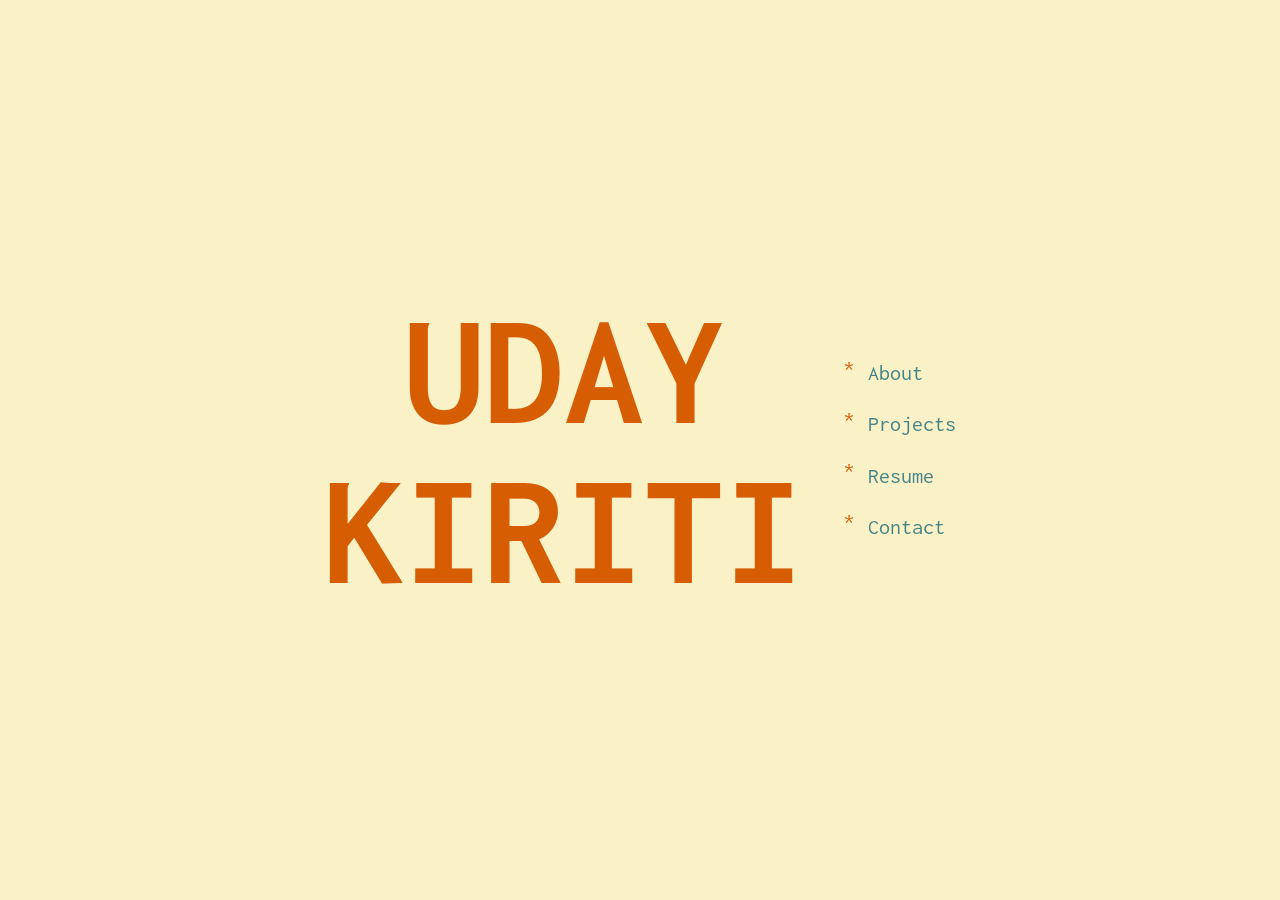
==== commit 2155265e: "[][][][]" ====
--- a/index.html
+++ b/index.html
@@ -2,14 +2,16 @@
 <html lang="en">
 <head>
   <meta charset="utf-8" />
+  <meta name="color-scheme" content="dark light" />
   <meta name="viewport" content="width=device-width, initial-scale=1.0" />
-  <meta name="description" content="Uday Kiriti — Systems programmer, C++, Rust, KL University" />
+  <meta name="description" content="Uday Kiriti :  Systems programmer, C++, Rust, KL University" />
   <meta name="theme-color" content="#282828" />
   <title>Uday Kiriti</title>
   <link rel="icon" href="data:image/svg+xml,<svg xmlns='http://www.w3.org/2000/svg' viewBox='0 0 100 100'><text y='.9em' font-size='90'>U</text></svg>" />
   <link rel="preconnect" href="https://fonts.googleapis.com" />
   <link rel="preconnect" href="https://fonts.gstatic.com" crossorigin />
-  <link href="https://fonts.googleapis.com/css2?family=Inconsolata:wght@400;700&display=swap" rel="stylesheet" />
+  <link rel="preload" as="style" href="https://fonts.googleapis.com/css2?family=Inconsolata:wght@400;700&display=swap" onload="this.onload=null;this.rel='stylesheet'" />
+  <noscript><link rel="stylesheet" href="https://fonts.googleapis.com/css2?family=Inconsolata:wght@400;700&display=swap" /></noscript>
   <link rel="stylesheet" href="style.css" />
 </head>
 <body class="index">
@@ -24,6 +26,6 @@
       </ul>
     </article>
   </div>
-  <footer><span>Made with ♥ in 2026</span></footer>
+  <footer><span> 2026</span></footer>
 </body>
 </html>
--- a/style.css
+++ b/style.css
@@ -22,18 +22,28 @@
     --link:    #458588;
     --link-h:  #689d6a;
   }
+  a { text-decoration-color: rgba(69,133,136,0.3); }
+  a:hover { text-decoration-color: rgba(104,157,106,0.3); }
+  .tag-list li { border-color: var(--dim); }
 }
 
 *, *::before, *::after { box-sizing: border-box; }
 body { margin: 0; }
+html { -webkit-text-size-adjust: 100%; }
 
 body {
-  font-family: "Inconsolata", monospace;
+  font-family: "Inconsolata", "Courier New", Courier, monospace;
   font-size: 20px;
   line-height: 1.5em;
   background: var(--bg);
   color: var(--text);
   min-height: 100vh;
+}
+
+/* ── Focus ── */
+:focus-visible {
+  outline: 2px solid var(--accent);
+  outline-offset: 3px;
 }
 
 /* ── Container ── */
@@ -86,6 +96,8 @@
   color: var(--link);
   font-size: 1.1em;
   text-decoration: none;
+  display: inline-block;
+  padding: 0.3em 0;
 }
 .index-article ul a:hover { color: var(--link-h); text-decoration: underline; }
 
@@ -144,11 +156,6 @@
 }
 a:visited { color: var(--link); }
 a:hover { color: var(--link-h); }
-
-@media (prefers-color-scheme: light) {
-  a { text-decoration-color: rgba(69,133,136,0.3); }
-  a:hover { text-decoration-color: rgba(104,157,106,0.3); }
-}
 
 /* ── Lists ── */
 ul { list-style: none; padding: 0; margin: 0; }
@@ -168,42 +175,58 @@
   font-size: 0.85em;
   margin-bottom: 1em;
 }
+.about-meta span { white-space: nowrap; }
 .about-meta span::after { content: " · "; color: var(--accent); }
 .about-meta span:last-child::after { content: ""; }
 
-/* ── Featured project ── */
-.featured-project {
-  border-left: 3px solid var(--accent);
-  padding-left: 1em;
-  margin: 1.5em 0 2em;
-}
-.featured-label {
-  font-size: 0.7em;
+/* ── Project item ── */
+.proj-lang { font-size: 0.7em; color: var(--accent); text-transform: uppercase; letter-spacing: 0.08em; margin-left: 0.5em; vertical-align: middle; }
+.proj-desc { color: var(--dim); font-size: 0.85em; margin: 0.2em 0 0; }
+
+/* ── Project list ── */
+.project-list { margin-top: 0.5em; }
+.project-list li {
+  padding: 0.9em 0;
+  border-bottom: 1px solid var(--bg-code);
+  margin: 0;
+}
+.project-list li:last-child { border-bottom: none; }
+.project-list li::before { content: none; }
+.proj-row { display: flex; align-items: baseline; gap: 0.5em; flex-wrap: wrap; }
+.proj-name { font-weight: 700; color: var(--heading); font-size: 1em; text-decoration: none; }
+.proj-name:hover { color: var(--link-h); }
+
+/* ── Skills ── */
+.resume-dl { margin: -0.5em 0 1.5em; font-size: 0.9em; }
+.edu-item { margin: 0.8em 0 1.5em; }
+.edu-row { display: flex; justify-content: space-between; align-items: baseline; flex-wrap: wrap; gap: 0.5em; }
+.edu-year { color: var(--dim); font-size: 0.85em; }
+.edu-sub { color: var(--dim); font-size: 0.85em; margin: 0.2em 0 0; }
+.tag-list { display: flex; flex-wrap: wrap; gap: 0.4em; margin: 0.6em 0 0.4em; }
+.tag-list li { padding: 2px 10px; border: 1px solid var(--bg-code); color: var(--dim); font-size: 0.82em; margin: 0; }
+.tag-list li::before { content: none; }
+
+/* ── Contact ── */
+.email-block { margin: 2em 0 2.5em; }
+.email-label {
+  display: block;
+  font-size: 0.8em;
   color: var(--accent);
   text-transform: uppercase;
-  letter-spacing: 0.1em;
-  margin: 0 0 0.3em;
-}
-.proj-meta { font-size: 0.75em; color: var(--dim); text-transform: uppercase; margin-left: 0.4em; }
-.proj-desc { color: var(--dim); font-size: 0.85em; margin: 0.15em 0 0; }
-
-/* ── Project list ── */
-.project-list li::before { content: "* "; }
-.project-list a { font-weight: 700; color: var(--heading); }
-.project-list a:hover { color: var(--link-h); }
-
-/* ── Skills ── */
-.skill-item { margin-bottom: 0.8em; }
-.skill-header { display: flex; justify-content: space-between; font-size: 0.85em; margin-bottom: 0.3em; }
-.skill-name { color: var(--text); }
-.skill-level { color: var(--dim); }
-.skill-bar-container { height: 3px; background: var(--bg-code); }
-.skill-bar { height: 100%; background: var(--accent); width: 0; transition: width 0.8s ease; }
-
-/* ── Contact ── */
-.email-container { display: flex; align-items: center; gap: 0.8em; flex-wrap: wrap; margin: 1.5em 0; }
-.email-link { color: var(--link); font-size: 1.1em; }
-.email-link:hover { color: var(--link-h); }
+  letter-spacing: 0.08em;
+  margin-bottom: 0.5em;
+}
+.email-container { display: flex; align-items: center; gap: 0.8em; flex-wrap: wrap; }
+.email-link {
+  color: var(--heading);
+  font-size: 1.15em;
+  font-weight: 700;
+  text-decoration: none;
+  border-bottom: 2px solid var(--accent);
+  padding-bottom: 1px;
+}
+.email-link:hover { color: var(--link-h); border-bottom-color: var(--link-h); }
+.email-note { font-size: 0.8em; color: var(--dim); margin: 0.5em 0 0; }
 .copy-btn {
   background: none;
   border: 1px solid var(--bg-code);
@@ -216,6 +239,8 @@
   letter-spacing: 0.06em;
 }
 .copy-btn:hover, .copy-btn.copied { color: var(--text); border-color: var(--dim); }
+.contact-links li { margin: 0.6em 0; }
+.contact-link-desc { color: var(--dim); font-size: 0.85em; margin-left: 0.3em; }
 
 /* ── Toast ── */
 .toast {
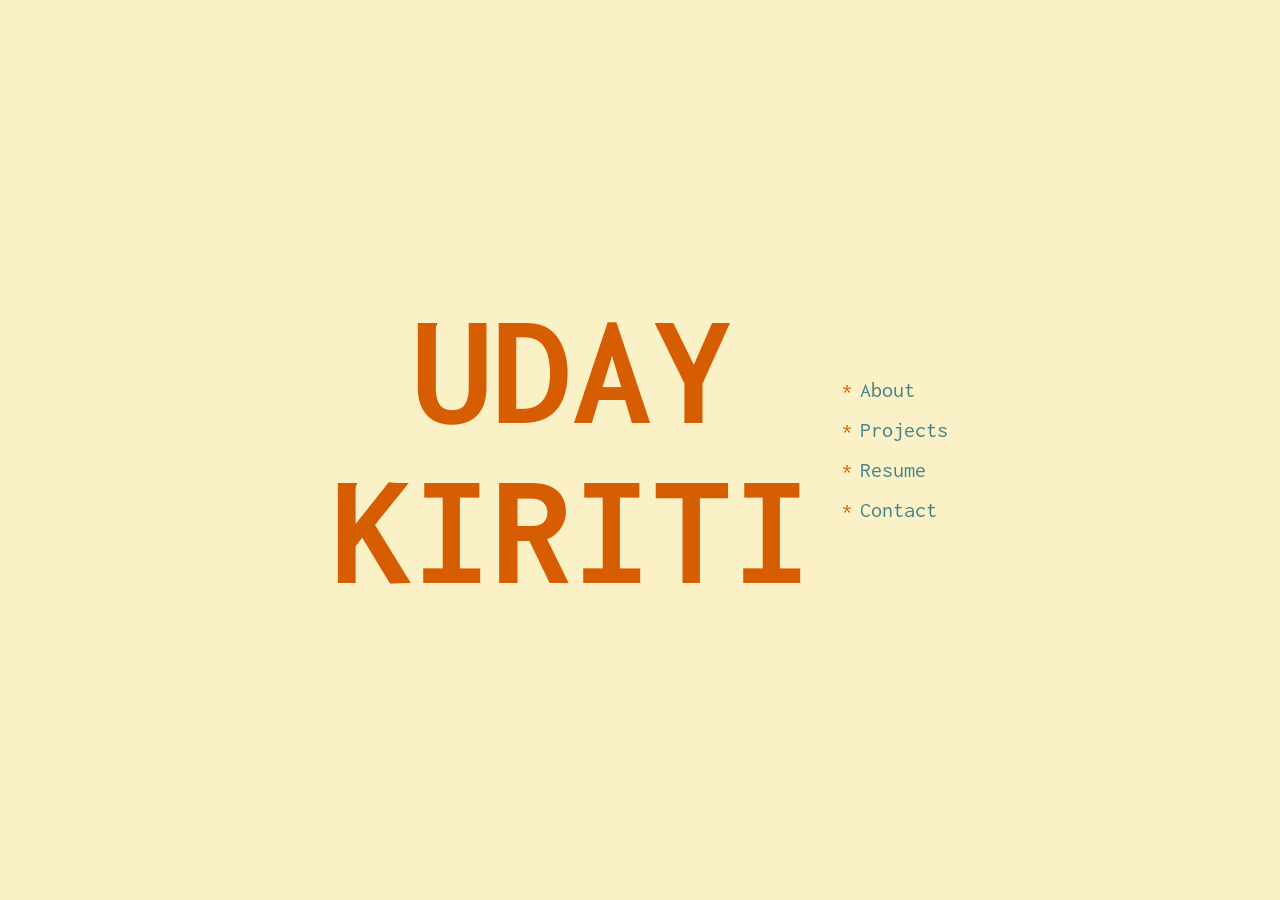
==== commit ad6e14d5: "<<<<>>>>" ====
--- a/index.html
+++ b/index.html
@@ -7,7 +7,7 @@
   <meta name="description" content="Uday Kiriti :  Systems programmer, C++, Rust, KL University" />
   <meta name="theme-color" content="#282828" />
   <title>Uday Kiriti</title>
-  <link rel="icon" href="data:image/svg+xml,<svg xmlns='http://www.w3.org/2000/svg' viewBox='0 0 100 100'><text y='.9em' font-size='90'>U</text></svg>" />
+  <link rel="icon" href="data:image/svg+xml,<svg xmlns='http://www.w3.org/2000/svg' viewBox='0 0 100 100'><rect width='100' height='100' rx='12' fill='%23282828'/><text x='50' y='76' font-size='72' text-anchor='middle' font-family='monospace' font-weight='bold' fill='%23d65d0e'>U</text></svg>" />
   <link rel="preconnect" href="https://fonts.googleapis.com" />
   <link rel="preconnect" href="https://fonts.gstatic.com" crossorigin />
   <link rel="preload" as="style" href="https://fonts.googleapis.com/css2?family=Inconsolata:wght@400;700&display=swap" onload="this.onload=null;this.rel='stylesheet'" />
--- a/style.css
+++ b/style.css
@@ -86,18 +86,31 @@
 .index-article ul {
   list-style: none;
   padding: 0;
-  margin: 0 0 0 0.5em;
-}
-
-.index-article ul li { margin: 0.4em 0; padding-left: 1.2em; position: relative; }
-.index-article ul li::before { content: "* "; color: var(--accent); position: absolute; left: 0; }
+  margin: 0;
+}
+
+.index-article ul li {
+  display: flex;
+  align-items: center;
+  gap: 0.4em;
+  margin: 0.35em 0;
+  padding-left: 0;
+}
+.index-article ul li::before {
+  content: "*";
+  color: var(--accent);
+  position: static;
+  flex-shrink: 0;
+  line-height: 1;
+}
 
 .index-article ul a {
   color: var(--link);
   font-size: 1.1em;
   text-decoration: none;
-  display: inline-block;
-  padding: 0.3em 0;
+  display: block;
+  padding: 0.25em 0;
+  line-height: 1;
 }
 .index-article ul a:hover { color: var(--link-h); text-decoration: underline; }
 
@@ -106,7 +119,7 @@
 @media (max-width: 600px) {
   .index-article { flex-direction: column; text-align: center; }
   .index-article h1 { font-size: 20vw; }
-  .index-article ul { margin-left: 0; text-align: left; }
+  .index-article ul { align-items: flex-start; }
 }
 
 /* ══════════════════════
